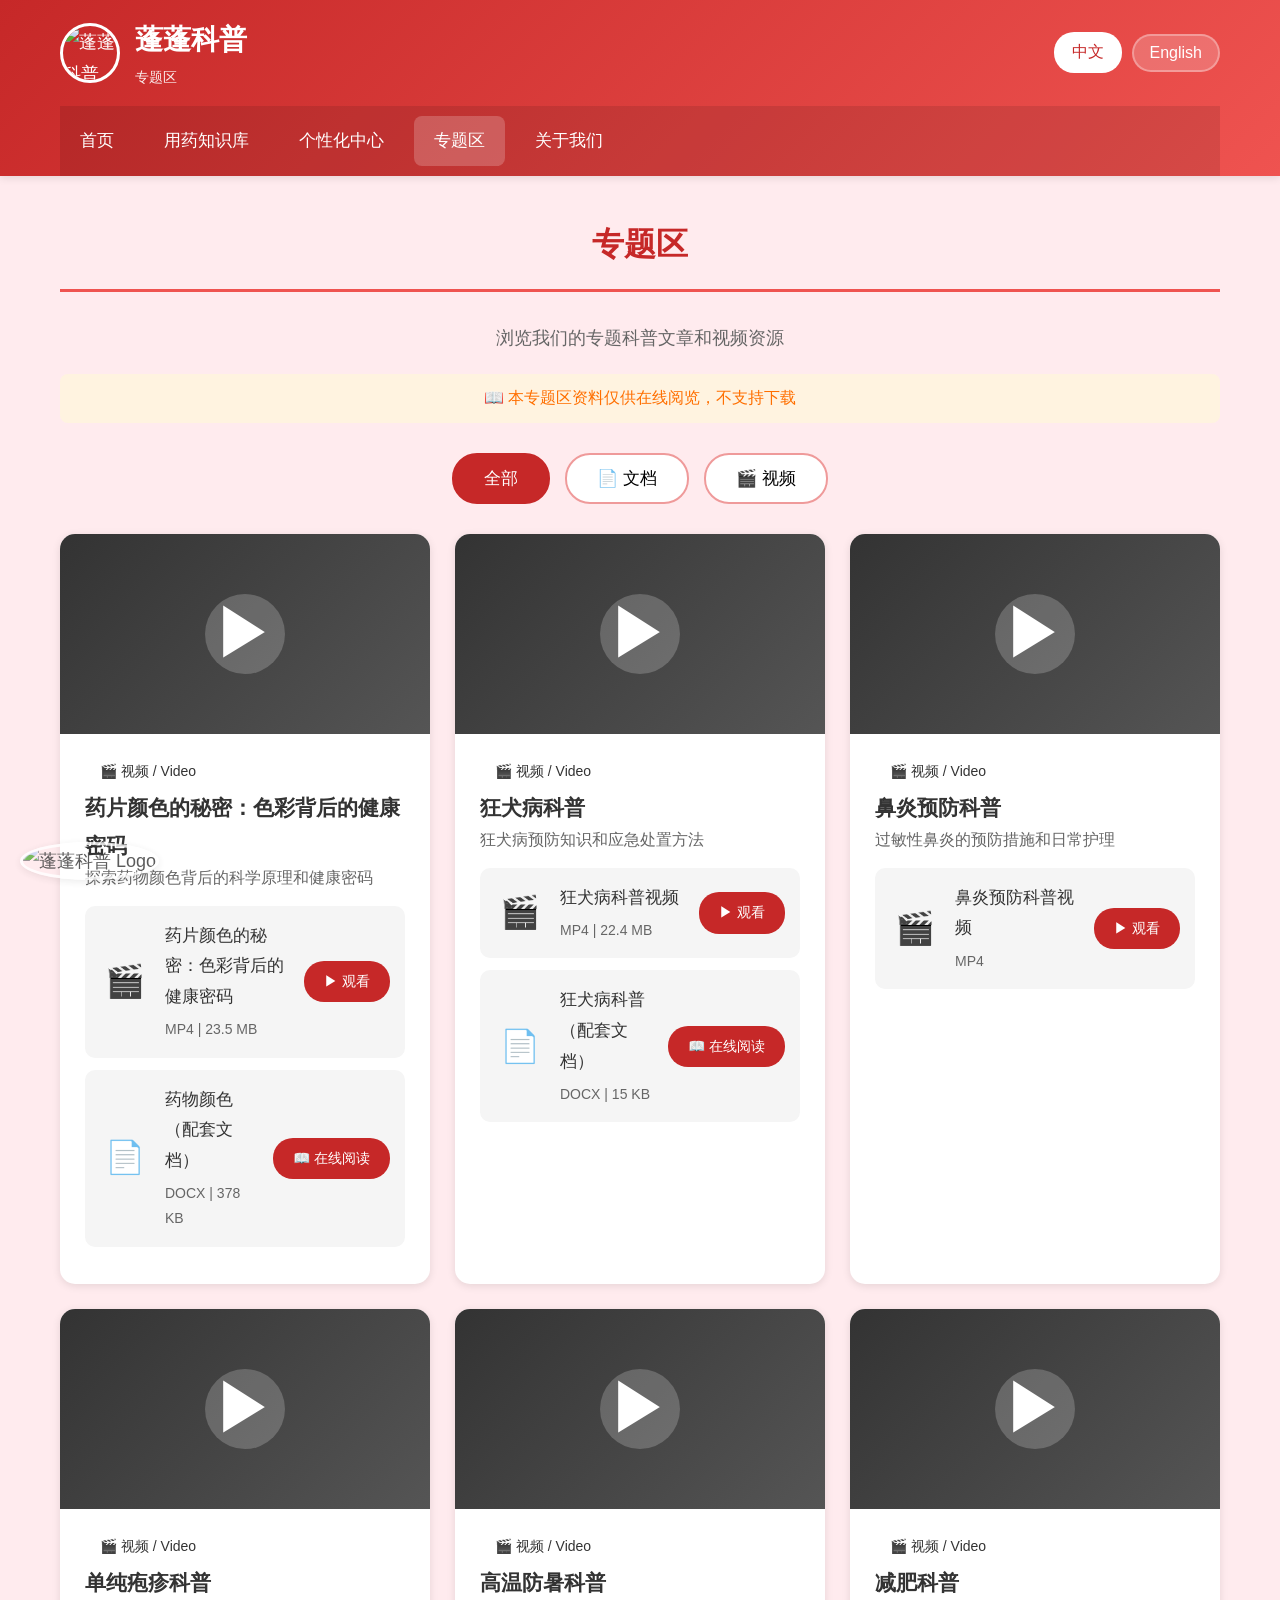
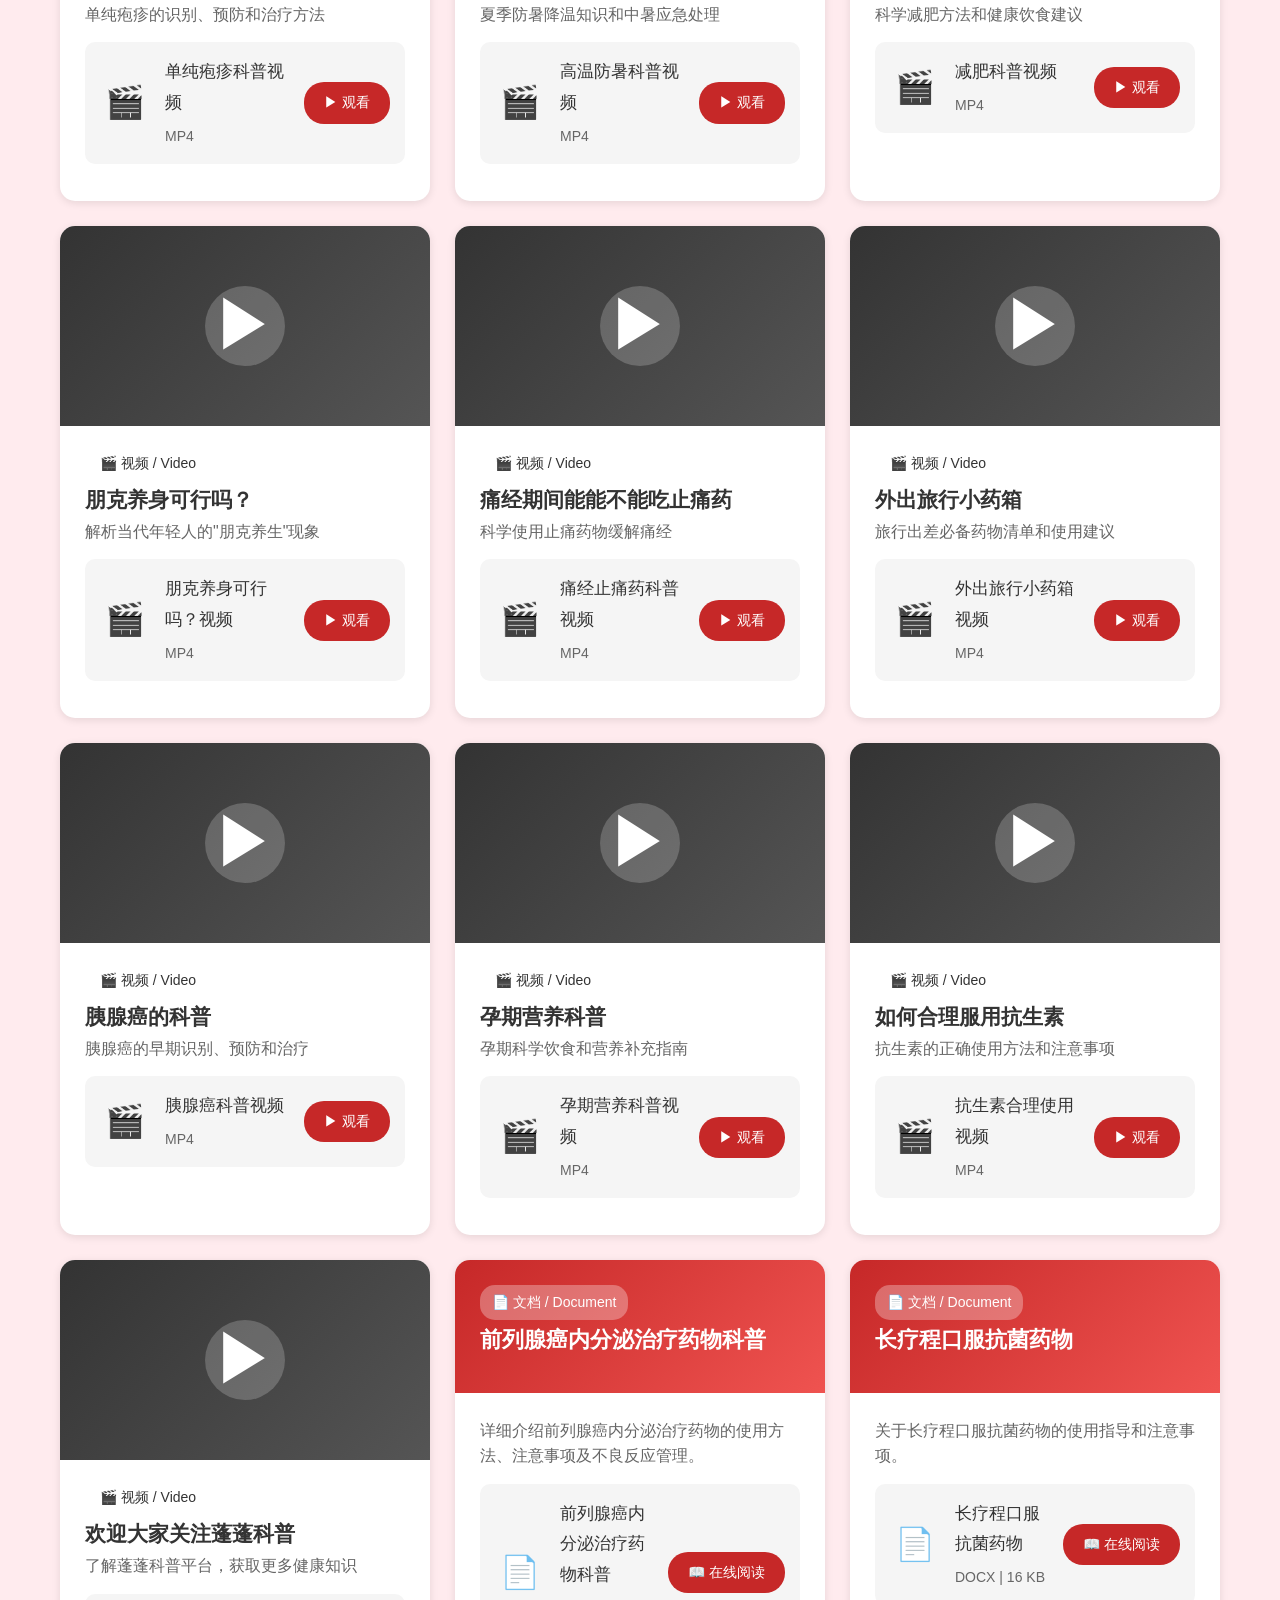
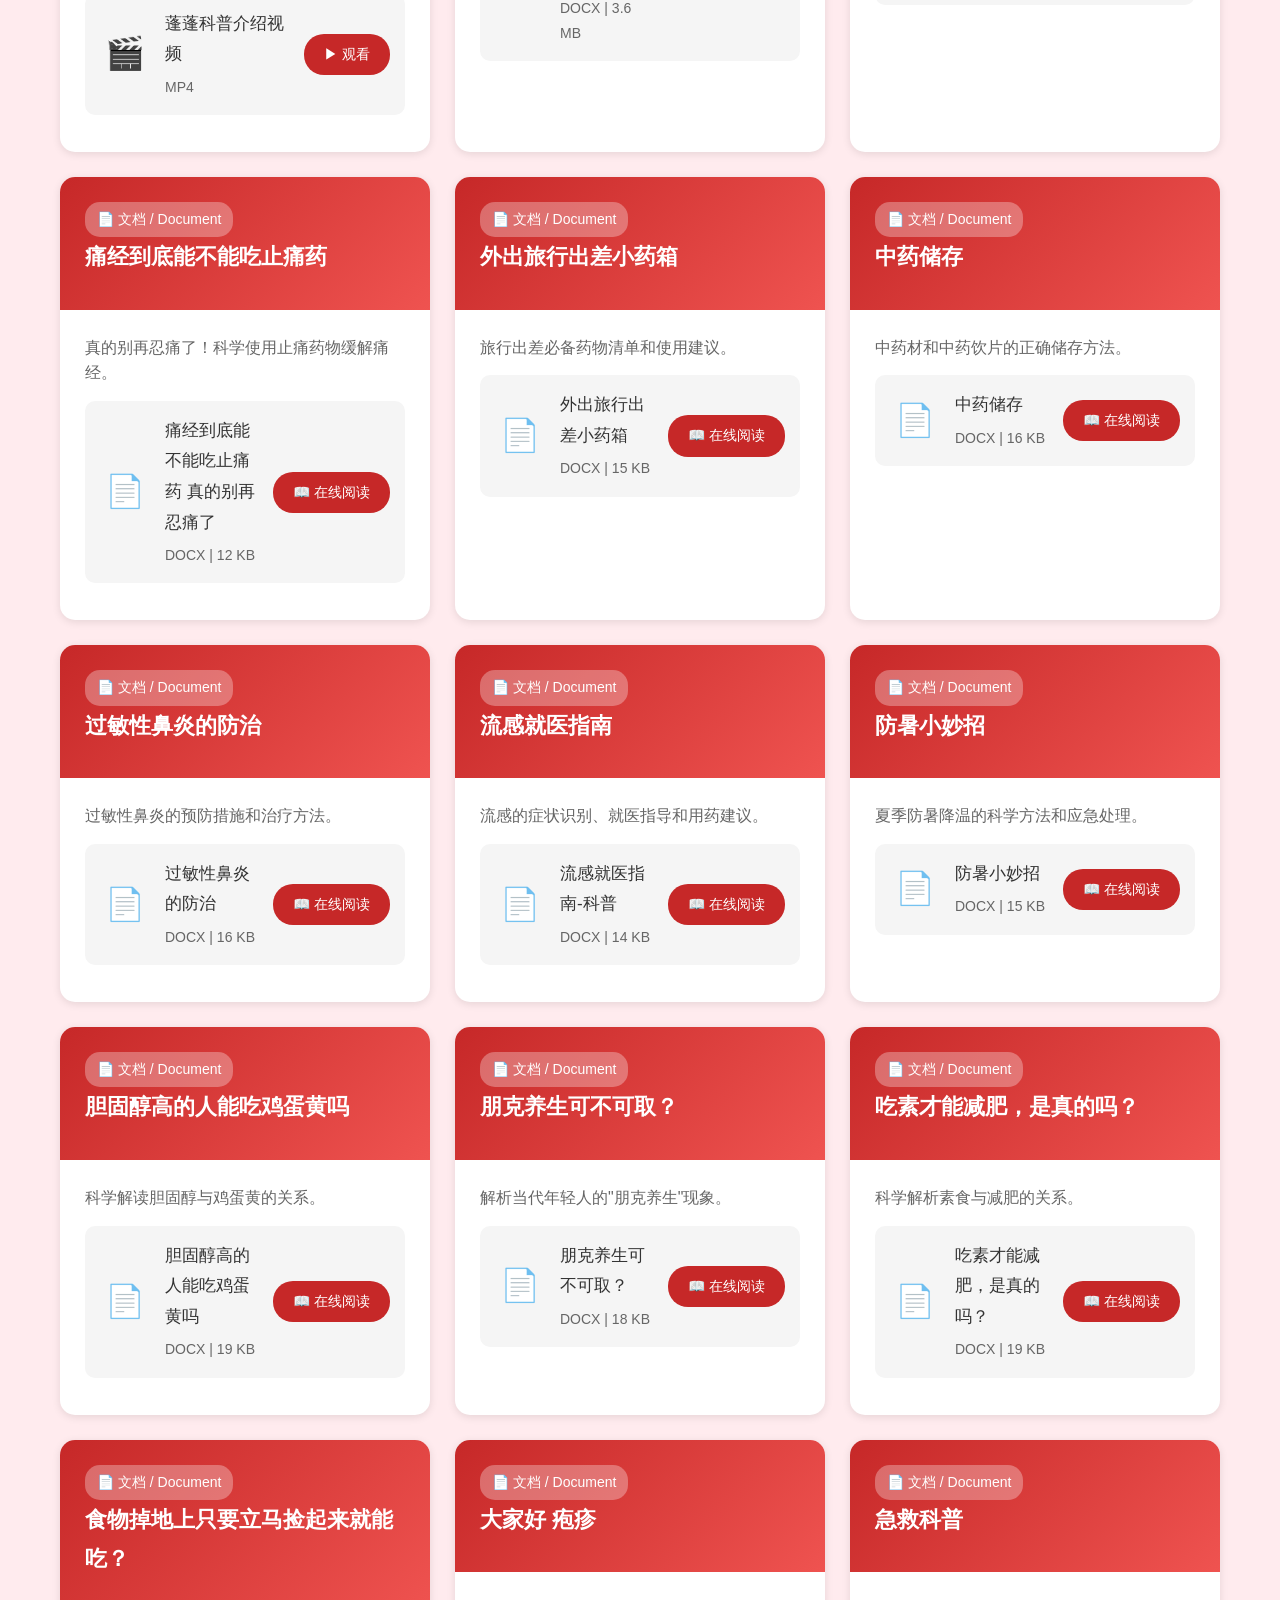
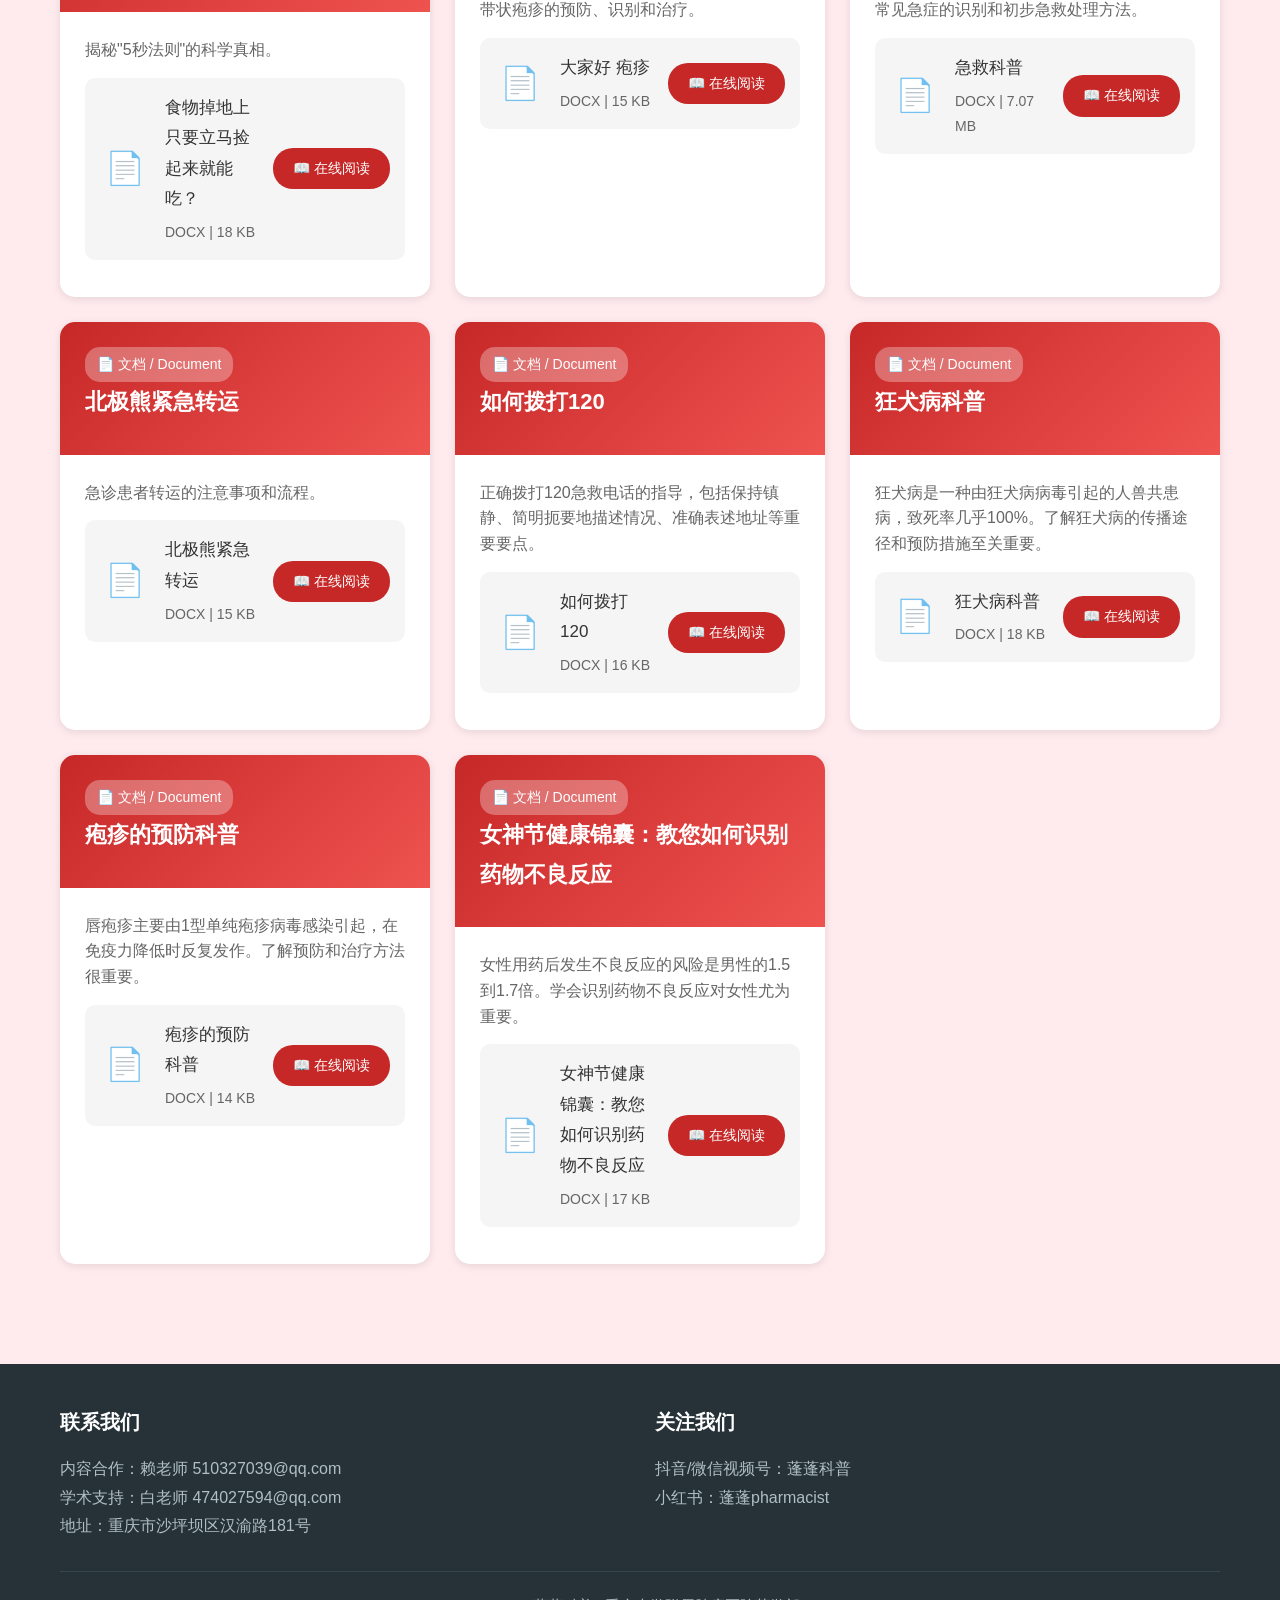
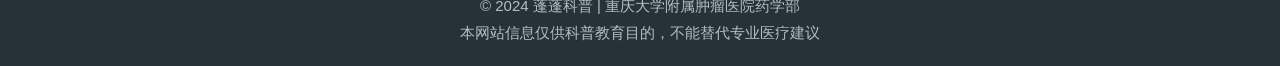
==== pages/topics.html @ 204ee6a3 "更新专题区：从Word文档中新增4个科普专题并完善中英双语翻译 - 更新"如何拨打120"专题，添加详细描述和英文翻译 - 新增"狂犬病科普"专题，介绍狂犬病传播与预防 - 新增"疱疹的预防科普"专题" ====
<!DOCTYPE html>
<html lang="zh-CN">
<head>
    <meta charset="UTF-8">
    <meta name="viewport" content="width=device-width, initial-scale=1.0">
    <meta name="description" content="蓬蓬科普专题区 - 专题科普文章和视频资源">
    <title>专题区 - 蓬蓬科普 Pengpeng Health</title>
    <link rel="stylesheet" href="../static/css/style.css">
    <style>
        .topic-filter {
            display: flex;
            gap: 15px;
            margin-bottom: 30px;
            flex-wrap: wrap;
            justify-content: center;
        }

        .topic-filter-btn {
            padding: 12px 30px;
            background: var(--white);
            border: 2px solid var(--border-color);
            border-radius: 25px;
            cursor: pointer;
            font-size: 17px;
            transition: all 0.3s;
        }

        .topic-filter-btn:hover,
        .topic-filter-btn.active {
            background: var(--primary-color);
            color: var(--white);
            border-color: var(--primary-color);
        }

        .topic-card {
            background: var(--white);
            border-radius: 15px;
            overflow: hidden;
            box-shadow: var(--shadow);
            transition: all 0.3s;
        }

        .topic-card:hover {
            transform: translateY(-5px);
            box-shadow: var(--shadow-hover);
        }

        .topic-header {
            padding: 25px;
            background: linear-gradient(135deg, var(--primary-color) 0%, var(--secondary-color) 100%);
            color: var(--white);
        }

        .topic-header h3 {
            font-size: 22px;
            margin-bottom: 10px;
        }

        .topic-type {
            display: inline-block;
            background: rgba(255, 255, 255, 0.3);
            padding: 5px 15px;
            border-radius: 15px;
            font-size: 14px;
        }

        .topic-content {
            padding: 25px;
        }

        .topic-content p {
            font-size: 16px;
            color: var(--light-text);
            margin-bottom: 15px;
            line-height: 1.6;
        }

        .file-list {
            list-style: none;
            margin-top: 15px;
        }

        .file-list li {
            padding: 15px;
            background: #F5F5F5;
            border-radius: 10px;
            margin-bottom: 12px;
            display: flex;
            align-items: center;
            gap: 15px;
            transition: all 0.3s;
        }

        .file-list li:hover {
            background: #E8F5E9;
        }

        .file-icon {
            font-size: 32px;
            min-width: 50px;
            text-align: center;
        }

        .file-info {
            flex: 1;
        }

        .file-name {
            font-size: 17px;
            color: var(--text-color);
            font-weight: 500;
            margin-bottom: 5px;
        }

        .file-meta {
            font-size: 14px;
            color: var(--light-text);
        }

        .file-action {
            display: flex;
            gap: 10px;
        }

        .file-action a {
            padding: 8px 20px;
            background: var(--primary-color);
            color: var(--white);
            text-decoration: none;
            border-radius: 20px;
            font-size: 14px;
            transition: all 0.3s;
            cursor: pointer;
        }

        .file-action a:hover {
            background: var(--secondary-color);
        }

        .video-preview {
            width: 100%;
            height: 200px;
            background: linear-gradient(135deg, #333 0%, #555 100%);
            display: flex;
            align-items: center;
            justify-content: center;
            color: var(--white);
            font-size: 64px;
            cursor: pointer;
            transition: all 0.3s;
        }

        .video-preview:hover {
            transform: scale(1.02);
        }

        .video-preview span {
            background: rgba(255, 255, 255, 0.2);
            width: 80px;
            height: 80px;
            border-radius: 50%;
            display: flex;
            align-items: center;
            justify-content: center;
        }

        .topic-card.video-card .topic-header {
            padding: 0;
        }

        .topic-card.video-card .video-preview {
            margin: 0;
        }

        .topic-card.video-card .topic-content {
            padding-top: 20px;
        }

        /* 文档预览模态框 */
        #documentModal {
            display: none;
            position: fixed;
            top: 0;
            left: 0;
            width: 100%;
            height: 100%;
            background: rgba(0,0,0,0.8);
            z-index: 10000;
            align-items: center;
            justify-content: center;
        }

        #documentModal .modal-content {
            background: white;
            padding: 30px;
            border-radius: 15px;
            max-width: 600px;
            width: 90%;
            position: relative;
            text-align: center;
        }

        #documentModal .close-btn {
            position: absolute;
            top: 15px;
            right: 20px;
            background: none;
            border: none;
            font-size: 28px;
            cursor: pointer;
            color: #666;
        }

        #documentModal h3 {
            color: var(--primary-color);
            margin-bottom: 20px;
            font-size: 24px;
        }

        #documentModal p {
            color: var(--text-color);
            line-height: 1.8;
            font-size: 17px;
        }

        #documentModal .contact-info {
            margin-top: 25px;
            padding: 20px;
            background: #FFF3E0;
            border-radius: 10px;
        }

        #documentModal .contact-info strong {
            color: var(--accent-color);
        }
    </style>
</head>
<body>
    <!-- 顶部导航栏 -->
    <header>
        <div class="container">
            <div class="header-top">
                <div class="logo-area">
                    <img src="../static/img/logo.jpg" alt="蓬蓬科普 Logo">
                    <div>
                        <h1 class="lang-zh">蓬蓬科普</h1>
                        <h1 class="lang-en">Pengpeng Health</h1>
                        <p class="english-name lang-zh">专题区</p>
                        <p class="english-name lang-en">Topics</p>
                    </div>
                </div>
                <div class="lang-switch">
                    <button data-lang="zh" class="active">中文</button>
                    <button data-lang="en">English</button>
                </div>
            </div>
            <nav>
                <ul>
                    <li><a href="../index.html" data-i18n="nav.home">首页</a></li>
                    <li><a href="knowledge.html" data-i18n="nav.knowledge">用药知识库</a></li>
                    <li><a href="personal.html" data-i18n="nav.personal">个性化中心</a></li>
                    <li><a href="topics.html" class="active" data-i18n="nav.topics">专题区</a></li>
                    <li><a href="about.html" data-i18n="nav.about">关于我们</a></li>
                </ul>
            </nav>
        </div>
    </header>

    <!-- 主内容区 -->
    <main>
        <div class="container">
            <h1 class="page-title lang-zh">专题区</h1>
            <h1 class="page-title lang-en hidden">Topics</h1>

            <p class="lang-zh" style="text-align: center; font-size: 18px; color: #666; margin-bottom: 20px;">
                浏览我们的专题科普文章和视频资源
            </p>
            <p class="lang-en hidden" style="text-align: center; font-size: 18px; color: #666; margin-bottom: 20px;">
                Browse our featured articles and video resources
            </p>
            <p class="lang-zh" style="text-align: center; font-size: 16px; color: #FF6F00; margin-bottom: 30px; padding: 10px; background: #FFF3E0; border-radius: 8px;">
                📖 本专题区资料仅供在线阅览，不支持下载
            </p>
            <p class="lang-en hidden" style="text-align: center; font-size: 16px; color: #FF6F00; margin-bottom: 30px; padding: 10px; background: #FFF3E0; border-radius: 8px;">
                📖 Materials are for online viewing only, download not available
            </p>

            <!-- 专题筛选 -->
            <div class="topic-filter">
                <button class="topic-filter-btn active" data-filter="all">
                    <span class="lang-zh">全部</span>
                    <span class="lang-en hidden">All</span>
                </button>
                <button class="topic-filter-btn" data-filter="document">
                    <span class="lang-zh">📄 文档</span>
                    <span class="lang-en hidden">📄 Documents</span>
                </button>
                <button class="topic-filter-btn" data-filter="video">
                    <span class="lang-zh">🎬 视频</span>
                    <span class="lang-en hidden">🎬 Videos</span>
                </button>
            </div>

            <!-- 专题内容网格 -->
            <div class="topic-grid">
                <!-- 视频专题 1 -->
                <div class="topic-card video-card" data-type="video">
                    <div class="topic-header">
                        <div class="video-preview" onclick="openVideoModal('药片颜色的秘密：色彩背后的健康密码')">
                            <span>▶</span>
                        </div>
                    </div>
                    <div class="topic-content">
                        <span class="topic-type">🎬 视频 / Video</span>
                        <h3 class="lang-zh">药片颜色的秘密：色彩背后的健康密码</h3>
                        <h3 class="lang-en hidden">The Secret of Pill Colors</h3>
                        <p class="lang-zh">探索药物颜色背后的科学原理和健康密码</p>
                        <p class="lang-en hidden">Explore the science behind medication colors</p>
                        <div class="file-list">
                            <li>
                                <div class="file-icon">🎬</div>
                                <div class="file-info">
                                    <div class="file-name lang-zh">药片颜色的秘密：色彩背后的健康密码</div>
                                    <div class="file-name lang-en hidden">The Secret of Pill Colors</div>
                                    <div class="file-meta">MP4 | 23.5 MB</div>
                                </div>
                                <div class="file-action">
                                    <a href="../static/topics/药片颜色的秘密：色彩背后的健康密码+白浩重庆大学附属肿瘤医院+17784758621.mp4" target="_blank" class="lang-zh">▶ 观看</a>
                                    <a href="../static/topics/药片颜色的秘密：色彩背后的健康密码+白浩重庆大学附属肿瘤医院+17784758621.mp4" target="_blank" class="lang-en hidden">▶ Watch</a>
                                </div>
                            </li>
                            <li>
                                <div class="file-icon">📄</div>
                                <div class="file-info">
                                    <div class="file-name lang-zh">药物颜色（配套文档）</div>
                                    <div class="file-name lang-en hidden">Drug Colors (Document)</div>
                                    <div class="file-meta">DOCX | 378 KB</div>
                                </div>
                                <div class="file-action">
                                    <a href="javascript:void(0)" onclick="showDocumentPreview('药物颜色')" class="lang-zh">📖 在线阅读</a>
                                    <a href="javascript:void(0)" onclick="showDocumentPreview('Drug Colors')" class="lang-en hidden">📖 Read Online</a>
                                </div>
                            </li>
                        </div>
                    </div>
                </div>

                <!-- 视频专题 2 -->
                <div class="topic-card video-card" data-type="video">
                    <div class="topic-header">
                        <div class="video-preview" onclick="openVideoModal('狂犬病科普')">
                            <span>▶</span>
                        </div>
                    </div>
                    <div class="topic-content">
                        <span class="topic-type">🎬 视频 / Video</span>
                        <h3 class="lang-zh">狂犬病科普</h3>
                        <h3 class="lang-en hidden">Rabies Education</h3>
                        <p class="lang-zh">狂犬病预防知识和应急处置方法</p>
                        <p class="lang-en hidden">Rabies prevention and emergency response</p>
                        <div class="file-list">
                            <li>
                                <div class="file-icon">🎬</div>
                                <div class="file-info">
                                    <div class="file-name lang-zh">狂犬病科普视频</div>
                                    <div class="file-name lang-en hidden">Rabies Education Video</div>
                                    <div class="file-meta">MP4 | 22.4 MB</div>
                                </div>
                                <div class="file-action">
                                    <a href="../static/topics/狂犬病.mp4" target="_blank" class="lang-zh">▶ 观看</a>
                                    <a href="../static/topics/狂犬病.mp4" target="_blank" class="lang-en hidden">▶ Watch</a>
                                </div>
                            </li>
                            <li>
                                <div class="file-icon">📄</div>
                                <div class="file-info">
                                    <div class="file-name lang-zh">狂犬病科普（配套文档）</div>
                                    <div class="file-name lang-en hidden">Rabies (Document)</div>
                                    <div class="file-meta">DOCX | 15 KB</div>
                                </div>
                                <div class="file-action">
                                    <a href="javascript:void(0)" onclick="showDocumentPreview('狂犬病科普')" class="lang-zh">📖 在线阅读</a>
                                    <a href="javascript:void(0)" onclick="showDocumentPreview('Rabies Education')" class="lang-en hidden">📖 Read Online</a>
                                </div>
                            </li>
                        </div>
                    </div>
                </div>

                <!-- 视频专题 3 -->
                <div class="topic-card video-card" data-type="video">
                    <div class="topic-header">
                        <div class="video-preview" onclick="openVideoModal('鼻炎预防科普')">
                            <span>▶</span>
                        </div>
                    </div>
                    <div class="topic-content">
                        <span class="topic-type">🎬 视频 / Video</span>
                        <h3 class="lang-zh">鼻炎预防科普</h3>
                        <h3 class="lang-en hidden">Allergic Rhinitis Prevention</h3>
                        <p class="lang-zh">过敏性鼻炎的预防措施和日常护理</p>
                        <p class="lang-en hidden">Prevention and daily care for allergic rhinitis</p>
                        <div class="file-list">
                            <li>
                                <div class="file-icon">🎬</div>
                                <div class="file-info">
                                    <div class="file-name lang-zh">鼻炎预防科普视频</div>
                                    <div class="file-name lang-en hidden">Allergic Rhinitis Video</div>
                                    <div class="file-meta">MP4</div>
                                </div>
                                <div class="file-action">
                                    <a href="../static/topics/鼻炎预防科普.mp4" target="_blank" class="lang-zh">▶ 观看</a>
                                    <a href="../static/topics/鼻炎预防科普.mp4" target="_blank" class="lang-en hidden">▶ Watch</a>
                                </div>
                            </li>
                        </div>
                    </div>
                </div>

                <!-- 视频专题 4 -->
                <div class="topic-card video-card" data-type="video">
                    <div class="topic-header">
                        <div class="video-preview" onclick="openVideoModal('单纯疱疹科普')">
                            <span>▶</span>
                        </div>
                    </div>
                    <div class="topic-content">
                        <span class="topic-type">🎬 视频 / Video</span>
                        <h3 class="lang-zh">单纯疱疹科普</h3>
                        <h3 class="lang-en hidden">Herpes Simplex Education</h3>
                        <p class="lang-zh">单纯疱疹的识别、预防和治疗方法</p>
                        <p class="lang-en hidden">Recognition, prevention and treatment of herpes simplex</p>
                        <div class="file-list">
                            <li>
                                <div class="file-icon">🎬</div>
                                <div class="file-info">
                                    <div class="file-name lang-zh">单纯疱疹科普视频</div>
                                    <div class="file-name lang-en hidden">Herpes Simplex Video</div>
                                    <div class="file-meta">MP4</div>
                                </div>
                                <div class="file-action">
                                    <a href="../static/topics/单纯疱疹科普.mp4" target="_blank" class="lang-zh">▶ 观看</a>
                                    <a href="../static/topics/单纯疱疹科普.mp4" target="_blank" class="lang-en hidden">▶ Watch</a>
                                </div>
                            </li>
                        </div>
                    </div>
                </div>

                <!-- 视频专题 5 -->
                <div class="topic-card video-card" data-type="video">
                    <div class="topic-header">
                        <div class="video-preview" onclick="openVideoModal('高温防暑科普')">
                            <span>▶</span>
                        </div>
                    </div>
                    <div class="topic-content">
                        <span class="topic-type">🎬 视频 / Video</span>
                        <h3 class="lang-zh">高温防暑科普</h3>
                        <h3 class="lang-en hidden">Heatstroke Prevention</h3>
                        <p class="lang-zh">夏季防暑降温知识和中暑应急处理</p>
                        <p class="lang-en hidden">Heat prevention and emergency response for heatstroke</p>
                        <div class="file-list">
                            <li>
                                <div class="file-icon">🎬</div>
                                <div class="file-info">
                                    <div class="file-name lang-zh">高温防暑科普视频</div>
                                    <div class="file-name lang-en hidden">Heatstroke Prevention Video</div>
                                    <div class="file-meta">MP4</div>
                                </div>
                                <div class="file-action">
                                    <a href="../static/topics/高温防暑科普.mp4" target="_blank" class="lang-zh">▶ 观看</a>
                                    <a href="../static/topics/高温防暑科普.mp4" target="_blank" class="lang-en hidden">▶ Watch</a>
                                </div>
                            </li>
                        </div>
                    </div>
                </div>

                <!-- 视频专题 6 -->
                <div class="topic-card video-card" data-type="video">
                    <div class="topic-header">
                        <div class="video-preview" onclick="openVideoModal('减肥科普')">
                            <span>▶</span>
                        </div>
                    </div>
                    <div class="topic-content">
                        <span class="topic-type">🎬 视频 / Video</span>
                        <h3 class="lang-zh">减肥科普</h3>
                        <h3 class="lang-en hidden">Weight Loss Education</h3>
                        <p class="lang-zh">科学减肥方法和健康饮食建议</p>
                        <p class="lang-en hidden">Scientific weight loss methods and healthy diet tips</p>
                        <div class="file-list">
                            <li>
                                <div class="file-icon">🎬</div>
                                <div class="file-info">
                                    <div class="file-name lang-zh">减肥科普视频</div>
                                    <div class="file-name lang-en hidden">Weight Loss Video</div>
                                    <div class="file-meta">MP4</div>
                                </div>
                                <div class="file-action">
                                    <a href="../static/topics/减肥科普.mp4" target="_blank" class="lang-zh">▶ 观看</a>
                                    <a href="../static/topics/减肥科普.mp4" target="_blank" class="lang-en hidden">▶ Watch</a>
                                </div>
                            </li>
                        </div>
                    </div>
                </div>

                <!-- 视频专题 7 -->
                <div class="topic-card video-card" data-type="video">
                    <div class="topic-header">
                        <div class="video-preview" onclick="openVideoModal('朋克养身可行吗？')">
                            <span>▶</span>
                        </div>
                    </div>
                    <div class="topic-content">
                        <span class="topic-type">🎬 视频 / Video</span>
                        <h3 class="lang-zh">朋克养身可行吗？</h3>
                        <h3 class="lang-en hidden">Is "Punk Wellness" Acceptable?</h3>
                        <p class="lang-zh">解析当代年轻人的"朋克养生"现象</p>
                        <p class="lang-en hidden">Analysis of the "punk wellness" phenomenon among young people</p>
                        <div class="file-list">
                            <li>
                                <div class="file-icon">🎬</div>
                                <div class="file-info">
                                    <div class="file-name lang-zh">朋克养身可行吗？视频</div>
                                    <div class="file-name lang-en hidden">Punk Wellness Video</div>
                                    <div class="file-meta">MP4</div>
                                </div>
                                <div class="file-action">
                                    <a href="../static/topics/朋克养身可行吗？.mp4" target="_blank" class="lang-zh">▶ 观看</a>
                                    <a href="../static/topics/朋克养身可行吗？.mp4" target="_blank" class="lang-en hidden">▶ Watch</a>
                                </div>
                            </li>
                        </div>
                    </div>
                </div>

                <!-- 视频专题 8 -->
                <div class="topic-card video-card" data-type="video">
                    <div class="topic-header">
                        <div class="video-preview" onclick="openVideoModal('痛经期间能能不能吃止痛药')">
                            <span>▶</span>
                        </div>
                    </div>
                    <div class="topic-content">
                        <span class="topic-type">🎬 视频 / Video</span>
                        <h3 class="lang-zh">痛经期间能能不能吃止痛药</h3>
                        <h3 class="lang-en hidden">Pain Relief for Period Pain</h3>
                        <p class="lang-zh">科学使用止痛药物缓解痛经</p>
                        <p class="lang-en hidden">Scientific use of pain relief for menstrual cramps</p>
                        <div class="file-list">
                            <li>
                                <div class="file-icon">🎬</div>
                                <div class="file-info">
                                    <div class="file-name lang-zh">痛经止痛药科普视频</div>
                                    <div class="file-name lang-en hidden">Period Pain Relief Video</div>
                                    <div class="file-meta">MP4</div>
                                </div>
                                <div class="file-action">
                                    <a href="../static/topics/痛经期间能能不能吃止痛药.mp4" target="_blank" class="lang-zh">▶ 观看</a>
                                    <a href="../static/topics/痛经期间能能不能吃止痛药.mp4" target="_blank" class="lang-en hidden">▶ Watch</a>
                                </div>
                            </li>
                        </div>
                    </div>
                </div>

                <!-- 视频专题 9 -->
                <div class="topic-card video-card" data-type="video">
                    <div class="topic-header">
                        <div class="video-preview" onclick="openVideoModal('外出旅行小药箱')">
                            <span>▶</span>
                        </div>
                    </div>
                    <div class="topic-content">
                        <span class="topic-type">🎬 视频 / Video</span>
                        <h3 class="lang-zh">外出旅行小药箱</h3>
                        <h3 class="lang-en hidden">Travel Medicine Kit</h3>
                        <p class="lang-zh">旅行出差必备药物清单和使用建议</p>
                        <p class="lang-en hidden">Essential medications and tips for travel</p>
                        <div class="file-list">
                            <li>
                                <div class="file-icon">🎬</div>
                                <div class="file-info">
                                    <div class="file-name lang-zh">外出旅行小药箱视频</div>
                                    <div class="file-name lang-en hidden">Travel Medicine Kit Video</div>
                                    <div class="file-meta">MP4</div>
                                </div>
                                <div class="file-action">
                                    <a href="../static/topics/外出旅行小药箱.mp4" target="_blank" class="lang-zh">▶ 观看</a>
                                    <a href="../static/topics/外出旅行小药箱.mp4" target="_blank" class="lang-en hidden">▶ Watch</a>
                                </div>
                            </li>
                        </div>
                    </div>
                </div>

                <!-- 视频专题 10 -->
                <div class="topic-card video-card" data-type="video">
                    <div class="topic-header">
                        <div class="video-preview" onclick="openVideoModal('胰腺癌的科普')">
                            <span>▶</span>
                        </div>
                    </div>
                    <div class="topic-content">
                        <span class="topic-type">🎬 视频 / Video</span>
                        <h3 class="lang-zh">胰腺癌的科普</h3>
                        <h3 class="lang-en hidden">Pancreatic Cancer Education</h3>
                        <p class="lang-zh">胰腺癌的早期识别、预防和治疗</p>
                        <p class="lang-en hidden">Early detection, prevention and treatment of pancreatic cancer</p>
                        <div class="file-list">
                            <li>
                                <div class="file-icon">🎬</div>
                                <div class="file-info">
                                    <div class="file-name lang-zh">胰腺癌科普视频</div>
                                    <div class="file-name lang-en hidden">Pancreatic Cancer Video</div>
                                    <div class="file-meta">MP4</div>
                                </div>
                                <div class="file-action">
                                    <a href="../static/topics/胰腺癌的科普.mp4" target="_blank" class="lang-zh">▶ 观看</a>
                                    <a href="../static/topics/胰腺癌的科普.mp4" target="_blank" class="lang-en hidden">▶ Watch</a>
                                </div>
                            </li>
                        </div>
                    </div>
                </div>

                <!-- 视频专题 11 -->
                <div class="topic-card video-card" data-type="video">
                    <div class="topic-header">
                        <div class="video-preview" onclick="openVideoModal('孕期营养科普')">
                            <span>▶</span>
                        </div>
                    </div>
                    <div class="topic-content">
                        <span class="topic-type">🎬 视频 / Video</span>
                        <h3 class="lang-zh">孕期营养科普</h3>
                        <h3 class="lang-en hidden">Pregnancy Nutrition</h3>
                        <p class="lang-zh">孕期科学饮食和营养补充指南</p>
                        <p class="lang-en hidden">Scientific diet and nutrition guide during pregnancy</p>
                        <div class="file-list">
                            <li>
                                <div class="file-icon">🎬</div>
                                <div class="file-info">
                                    <div class="file-name lang-zh">孕期营养科普视频</div>
                                    <div class="file-name lang-en hidden">Pregnancy Nutrition Video</div>
                                    <div class="file-meta">MP4</div>
                                </div>
                                <div class="file-action">
                                    <a href="../static/topics/孕期营养科普.mp4" target="_blank" class="lang-zh">▶ 观看</a>
                                    <a href="../static/topics/孕期营养科普.mp4" target="_blank" class="lang-en hidden">▶ Watch</a>
                                </div>
                            </li>
                        </div>
                    </div>
                </div>

                <!-- 视频专题 12 -->
                <div class="topic-card video-card" data-type="video">
                    <div class="topic-header">
                        <div class="video-preview" onclick="openVideoModal('如何合理服用抗生素')">
                            <span>▶</span>
                        </div>
                    </div>
                    <div class="topic-content">
                        <span class="topic-type">🎬 视频 / Video</span>
                        <h3 class="lang-zh">如何合理服用抗生素</h3>
                        <h3 class="lang-en hidden">Proper Use of Antibiotics</h3>
                        <p class="lang-zh">抗生素的正确使用方法和注意事项</p>
                        <p class="lang-en hidden">Proper use and precautions for antibiotics</p>
                        <div class="file-list">
                            <li>
                                <div class="file-icon">🎬</div>
                                <div class="file-info">
                                    <div class="file-name lang-zh">抗生素合理使用视频</div>
                                    <div class="file-name lang-en hidden">Antibiotics Use Video</div>
                                    <div class="file-meta">MP4</div>
                                </div>
                                <div class="file-action">
                                    <a href="../static/topics/如何合理服用抗生素.mp4" target="_blank" class="lang-zh">▶ 观看</a>
                                    <a href="../static/topics/如何合理服用抗生素.mp4" target="_blank" class="lang-en hidden">▶ Watch</a>
                                </div>
                            </li>
                        </div>
                    </div>
                </div>

                <!-- 视频专题 13 -->
                <div class="topic-card video-card" data-type="video">
                    <div class="topic-header">
                        <div class="video-preview" onclick="openVideoModal('欢迎大家关注蓬蓬科普')">
                            <span>▶</span>
                        </div>
                    </div>
                    <div class="topic-content">
                        <span class="topic-type">🎬 视频 / Video</span>
                        <h3 class="lang-zh">欢迎大家关注蓬蓬科普</h3>
                        <h3 class="lang-en hidden">Welcome to Pengpeng Health</h3>
                        <p class="lang-zh">了解蓬蓬科普平台，获取更多健康知识</p>
                        <p class="lang-en hidden">Learn about Pengpeng Health and get more health knowledge</p>
                        <div class="file-list">
                            <li>
                                <div class="file-icon">🎬</div>
                                <div class="file-info">
                                    <div class="file-name lang-zh">蓬蓬科普介绍视频</div>
                                    <div class="file-name lang-en hidden">Pengpeng Health Introduction</div>
                                    <div class="file-meta">MP4</div>
                                </div>
                                <div class="file-action">
                                    <a href="../static/topics/欢迎大家关注蓬蓬科普.mp4" target="_blank" class="lang-zh">▶ 观看</a>
                                    <a href="../static/topics/欢迎大家关注蓬蓬科普.mp4" target="_blank" class="lang-en hidden">▶ Watch</a>
                                </div>
                            </li>
                        </div>
                    </div>
                </div>

                <!-- 文档专题 1 -->
                <div class="topic-card" data-type="document">
                    <div class="topic-header">
                        <span class="topic-type">📄 文档 / Document</span>
                        <h3 class="lang-zh">前列腺癌内分泌治疗药物科普</h3>
                        <h3 class="lang-en hidden">Prostate Cancer Hormonal Therapy</h3>
                    </div>
                    <div class="topic-content">
                        <p class="lang-zh">详细介绍前列腺癌内分泌治疗药物的使用方法、注意事项及不良反应管理。</p>
                        <p class="lang-en hidden">Detailed guide on hormonal therapy medications for prostate cancer.</p>
                        <ul class="file-list">
                            <li>
                                <div class="file-icon">📄</div>
                                <div class="file-info">
                                    <div class="file-name lang-zh">前列腺癌内分泌治疗药物科普</div>
                                    <div class="file-name lang-en hidden">Prostate Cancer Hormonal Therapy</div>
                                    <div class="file-meta">DOCX | 3.6 MB</div>
                                </div>
                                <div class="file-action">
                                    <a href="javascript:void(0)" onclick="showDocumentPreview('前列腺癌内分泌治疗药物科普')" class="lang-zh">📖 在线阅读</a>
                                    <a href="javascript:void(0)" onclick="showDocumentPreview('Prostate Cancer Hormonal Therapy')" class="lang-en hidden">📖 Read Online</a>
                                </div>
                            </li>
                        </ul>
                    </div>
                </div>

                <!-- 文档专题 2 -->
                <div class="topic-card" data-type="document">
                    <div class="topic-header">
                        <span class="topic-type">📄 文档 / Document</span>
                        <h3 class="lang-zh">长疗程口服抗菌药物</h3>
                        <h3 class="lang-en hidden">Long-term Oral Antibiotics</h3>
                    </div>
                    <div class="topic-content">
                        <p class="lang-zh">关于长疗程口服抗菌药物的使用指导和注意事项。</p>
                        <p class="lang-en hidden">Guide on long-term oral antibiotic therapy.</p>
                        <ul class="file-list">
                            <li>
                                <div class="file-icon">📄</div>
                                <div class="file-info">
                                    <div class="file-name lang-zh">长疗程口服抗菌药物</div>
                                    <div class="file-name lang-en hidden">Long-term Oral Antibiotics</div>
                                    <div class="file-meta">DOCX | 16 KB</div>
                                </div>
                                <div class="file-action">
                                    <a href="javascript:void(0)" onclick="showDocumentPreview('长疗程口服抗菌药物')" class="lang-zh">📖 在线阅读</a>
                                    <a href="javascript:void(0)" onclick="showDocumentPreview('Long-term Oral Antibiotics')" class="lang-en hidden">📖 Read Online</a>
                                </div>
                            </li>
                        </ul>
                    </div>
                </div>

                <!-- 文档专题 3 -->
                <div class="topic-card" data-type="document">
                    <div class="topic-header">
                        <span class="topic-type">📄 文档 / Document</span>
                        <h3 class="lang-zh">痛经到底能不能吃止痛药</h3>
                        <h3 class="lang-en hidden">Pain Relief for Menstrual Cramps</h3>
                    </div>
                    <div class="topic-content">
                        <p class="lang-zh">真的别再忍痛了！科学使用止痛药物缓解痛经。</p>
                        <p class="lang-en hidden">Scientific use of pain relief for menstrual cramps.</p>
                        <ul class="file-list">
                            <li>
                                <div class="file-icon">📄</div>
                                <div class="file-info">
                                    <div class="file-name lang-zh">痛经到底能不能吃止痛药 真的别再忍痛了</div>
                                    <div class="file-name lang-en hidden">Pain Relief for Menstrual Cramps</div>
                                    <div class="file-meta">DOCX | 12 KB</div>
                                </div>
                                <div class="file-action">
                                    <a href="javascript:void(0)" onclick="showDocumentPreview('痛经到底能不能吃止痛药')" class="lang-zh">📖 在线阅读</a>
                                    <a href="javascript:void(0)" onclick="showDocumentPreview('Pain Relief for Menstrual Cramps')" class="lang-en hidden">📖 Read Online</a>
                                </div>
                            </li>
                        </ul>
                    </div>
                </div>

                <!-- 文档专题 4 -->
                <div class="topic-card" data-type="document">
                    <div class="topic-header">
                        <span class="topic-type">📄 文档 / Document</span>
                        <h3 class="lang-zh">外出旅行出差小药箱</h3>
                        <h3 class="lang-en hidden">Travel Medicine Kit</h3>
                    </div>
                    <div class="topic-content">
                        <p class="lang-zh">旅行出差必备药物清单和使用建议。</p>
                        <p class="lang-en hidden">Essential medications and tips for travel.</p>
                        <ul class="file-list">
                            <li>
                                <div class="file-icon">📄</div>
                                <div class="file-info">
                                    <div class="file-name lang-zh">外出旅行出差小药箱</div>
                                    <div class="file-name lang-en hidden">Travel Medicine Kit</div>
                                    <div class="file-meta">DOCX | 15 KB</div>
                                </div>
                                <div class="file-action">
                                    <a href="javascript:void(0)" onclick="showDocumentPreview('外出旅行出差小药箱')" class="lang-zh">📖 在线阅读</a>
                                    <a href="javascript:void(0)" onclick="showDocumentPreview('Travel Medicine Kit')" class="lang-en hidden">📖 Read Online</a>
                                </div>
                            </li>
                        </ul>
                    </div>
                </div>

                <!-- 文档专题 5 -->
                <div class="topic-card" data-type="document">
                    <div class="topic-header">
                        <span class="topic-type">📄 文档 / Document</span>
                        <h3 class="lang-zh">中药储存</h3>
                        <h3 class="lang-en hidden">Traditional Chinese Medicine Storage</h3>
                    </div>
                    <div class="topic-content">
                        <p class="lang-zh">中药材和中药饮片的正确储存方法。</p>
                        <p class="lang-en hidden">Proper storage methods for TCM materials.</p>
                        <ul class="file-list">
                            <li>
                                <div class="file-icon">📄</div>
                                <div class="file-info">
                                    <div class="file-name lang-zh">中药储存</div>
                                    <div class="file-name lang-en hidden">TCM Storage</div>
                                    <div class="file-meta">DOCX | 16 KB</div>
                                </div>
                                <div class="file-action">
                                    <a href="javascript:void(0)" onclick="showDocumentPreview('中药储存')" class="lang-zh">📖 在线阅读</a>
                                    <a href="javascript:void(0)" onclick="showDocumentPreview('TCM Storage')" class="lang-en hidden">📖 Read Online</a>
                                </div>
                            </li>
                        </ul>
                    </div>
                </div>

                <!-- 文档专题 6 -->
                <div class="topic-card" data-type="document">
                    <div class="topic-header">
                        <span class="topic-type">📄 文档 / Document</span>
                        <h3 class="lang-zh">过敏性鼻炎的防治</h3>
                        <h3 class="lang-en hidden">Allergic Rhinitis Prevention</h3>
                    </div>
                    <div class="topic-content">
                        <p class="lang-zh">过敏性鼻炎的预防措施和治疗方法。</p>
                        <p class="lang-en hidden">Prevention and treatment of allergic rhinitis.</p>
                        <ul class="file-list">
                            <li>
                                <div class="file-icon">📄</div>
                                <div class="file-info">
                                    <div class="file-name lang-zh">过敏性鼻炎的防治</div>
                                    <div class="file-name lang-en hidden">Allergic Rhinitis Prevention</div>
                                    <div class="file-meta">DOCX | 16 KB</div>
                                </div>
                                <div class="file-action">
                                    <a href="javascript:void(0)" onclick="showDocumentPreview('过敏性鼻炎的防治')" class="lang-zh">📖 在线阅读</a>
                                    <a href="javascript:void(0)" onclick="showDocumentPreview('Allergic Rhinitis Prevention')" class="lang-en hidden">📖 Read Online</a>
                                </div>
                            </li>
                        </ul>
                    </div>
                </div>

                <!-- 文档专题 7 -->
                <div class="topic-card" data-type="document">
                    <div class="topic-header">
                        <span class="topic-type">📄 文档 / Document</span>
                        <h3 class="lang-zh">流感就医指南</h3>
                        <h3 class="lang-en hidden">Influenza Medical Guide</h3>
                    </div>
                    <div class="topic-content">
                        <p class="lang-zh">流感的症状识别、就医指导和用药建议。</p>
                        <p class="lang-en hidden">Symptoms, medical guidance, and medication advice for flu.</p>
                        <ul class="file-list">
                            <li>
                                <div class="file-icon">📄</div>
                                <div class="file-info">
                                    <div class="file-name lang-zh">流感就医指南-科普</div>
                                    <div class="file-name lang-en hidden">Influenza Medical Guide</div>
                                    <div class="file-meta">DOCX | 14 KB</div>
                                </div>
                                <div class="file-action">
                                    <a href="javascript:void(0)" onclick="showDocumentPreview('流感就医指南')" class="lang-zh">📖 在线阅读</a>
                                    <a href="javascript:void(0)" onclick="showDocumentPreview('Influenza Medical Guide')" class="lang-en hidden">📖 Read Online</a>
                                </div>
                            </li>
                        </ul>
                    </div>
                </div>

                <!-- 文档专题 8 -->
                <div class="topic-card" data-type="document">
                    <div class="topic-header">
                        <span class="topic-type">📄 文档 / Document</span>
                        <h3 class="lang-zh">防暑小妙招</h3>
                        <h3 class="lang-en hidden">Heatstroke Prevention Tips</h3>
                    </div>
                    <div class="topic-content">
                        <p class="lang-zh">夏季防暑降温的科学方法和应急处理。</p>
                        <p class="lang-en hidden">Scientific methods for heat prevention and emergency response.</p>
                        <ul class="file-list">
                            <li>
                                <div class="file-icon">📄</div>
                                <div class="file-info">
                                    <div class="file-name lang-zh">防暑小妙招</div>
                                    <div class="file-name lang-en hidden">Heatstroke Prevention Tips</div>
                                    <div class="file-meta">DOCX | 15 KB</div>
                                </div>
                                <div class="file-action">
                                    <a href="javascript:void(0)" onclick="showDocumentPreview('防暑小妙招')" class="lang-zh">📖 在线阅读</a>
                                    <a href="javascript:void(0)" onclick="showDocumentPreview('Heatstroke Prevention Tips')" class="lang-en hidden">📖 Read Online</a>
                                </div>
                            </li>
                        </ul>
                    </div>
                </div>

                <!-- 文档专题 9 -->
                <div class="topic-card" data-type="document">
                    <div class="topic-header">
                        <span class="topic-type">📄 文档 / Document</span>
                        <h3 class="lang-zh">胆固醇高的人能吃鸡蛋黄吗</h3>
                        <h3 class="lang-en hidden">Can You Eat Egg Yolks with High Cholesterol</h3>
                    </div>
                    <div class="topic-content">
                        <p class="lang-zh">科学解读胆固醇与鸡蛋黄的关系。</p>
                        <p class="lang-en hidden">Scientific interpretation of cholesterol and egg yolks.</p>
                        <ul class="file-list">
                            <li>
                                <div class="file-icon">📄</div>
                                <div class="file-info">
                                    <div class="file-name lang-zh">胆固醇高的人能吃鸡蛋黄吗</div>
                                    <div class="file-name lang-en hidden">Egg Yolks and Cholesterol</div>
                                    <div class="file-meta">DOCX | 19 KB</div>
                                </div>
                                <div class="file-action">
                                    <a href="javascript:void(0)" onclick="showDocumentPreview('胆固醇高的人能吃鸡蛋黄吗')" class="lang-zh">📖 在线阅读</a>
                                    <a href="javascript:void(0)" onclick="showDocumentPreview('Egg Yolks and Cholesterol')" class="lang-en hidden">📖 Read Online</a>
                                </div>
                            </li>
                        </ul>
                    </div>
                </div>

                <!-- 文档专题 10 -->
                <div class="topic-card" data-type="document">
                    <div class="topic-header">
                        <span class="topic-type">📄 文档 / Document</span>
                        <h3 class="lang-zh">朋克养生可不可取？</h3>
                        <h3 class="lang-en hidden">Is "Punk Wellness" Acceptable?</h3>
                    </div>
                    <div class="topic-content">
                        <p class="lang-zh">解析当代年轻人的"朋克养生"现象。</p>
                        <p class="lang-en hidden">Analysis of the "punk wellness" phenomenon.</p>
                        <ul class="file-list">
                            <li>
                                <div class="file-icon">📄</div>
                                <div class="file-info">
                                    <div class="file-name lang-zh">朋克养生可不可取？</div>
                                    <div class="file-name lang-en hidden">Punk Wellness Analysis</div>
                                    <div class="file-meta">DOCX | 18 KB</div>
                                </div>
                                <div class="file-action">
                                    <a href="javascript:void(0)" onclick="showDocumentPreview('朋克养生可不可取？')" class="lang-zh">📖 在线阅读</a>
                                    <a href="javascript:void(0)" onclick="showDocumentPreview('Punk Wellness')" class="lang-en hidden">📖 Read Online</a>
                                </div>
                            </li>
                        </ul>
                    </div>
                </div>

                <!-- 文档专题 11 -->
                <div class="topic-card" data-type="document">
                    <div class="topic-header">
                        <span class="topic-type">📄 文档 / Document</span>
                        <h3 class="lang-zh">吃素才能减肥，是真的吗？</h3>
                        <h3 class="lang-en hidden">Is Vegetarian Diet Necessary for Weight Loss?</h3>
                    </div>
                    <div class="topic-content">
                        <p class="lang-zh">科学解析素食与减肥的关系。</p>
                        <p class="lang-en hidden">Scientific analysis of vegetarian diet and weight loss.</p>
                        <ul class="file-list">
                            <li>
                                <div class="file-icon">📄</div>
                                <div class="file-info">
                                    <div class="file-name lang-zh">吃素才能减肥，是真的吗？</div>
                                    <div class="file-name lang-en hidden">Vegetarian Diet and Weight Loss</div>
                                    <div class="file-meta">DOCX | 19 KB</div>
                                </div>
                                <div class="file-action">
                                    <a href="javascript:void(0)" onclick="showDocumentPreview('吃素才能减肥，是真的吗？')" class="lang-zh">📖 在线阅读</a>
                                    <a href="javascript:void(0)" onclick="showDocumentPreview('Vegetarian Diet and Weight Loss')" class="lang-en hidden">📖 Read Online</a>
                                </div>
                            </li>
                        </ul>
                    </div>
                </div>

                <!-- 文档专题 12 -->
                <div class="topic-card" data-type="document">
                    <div class="topic-header">
                        <span class="topic-type">📄 文档 / Document</span>
                        <h3 class="lang-zh">食物掉地上只要立马捡起来就能吃？</h3>
                        <h3 class="lang-en hidden">5-Second Rule: Is It Safe?</h3>
                    </div>
                    <div class="topic-content">
                        <p class="lang-zh">揭秘"5秒法则"的科学真相。</p>
                        <p class="lang-en hidden">The scientific truth behind the "5-second rule".</p>
                        <ul class="file-list">
                            <li>
                                <div class="file-icon">📄</div>
                                <div class="file-info">
                                    <div class="file-name lang-zh">食物掉地上只要立马捡起来就能吃？</div>
                                    <div class="file-name lang-en hidden">5-Second Rule</div>
                                    <div class="file-meta">DOCX | 18 KB</div>
                                </div>
                                <div class="file-action">
                                    <a href="javascript:void(0)" onclick="showDocumentPreview('食物掉地上只要立马捡起来就能吃？')" class="lang-zh">📖 在线阅读</a>
                                    <a href="javascript:void(0)" onclick="showDocumentPreview('5-Second Rule')" class="lang-en hidden">📖 Read Online</a>
                                </div>
                            </li>
                        </ul>
                    </div>
                </div>

                <!-- 文档专题 13 -->
                <div class="topic-card" data-type="document">
                    <div class="topic-header">
                        <span class="topic-type">📄 文档 / Document</span>
                        <h3 class="lang-zh">大家好 疱疹</h3>
                        <h3 class="lang-en hidden">Herpes Zoster Information</h3>
                    </div>
                    <div class="topic-content">
                        <p class="lang-zh">带状疱疹的预防、识别和治疗。</p>
                        <p class="lang-en hidden">Prevention, recognition, and treatment of herpes zoster.</p>
                        <ul class="file-list">
                            <li>
                                <div class="file-icon">📄</div>
                                <div class="file-info">
                                    <div class="file-name lang-zh">大家好 疱疹</div>
                                    <div class="file-name lang-en hidden">Herpes Zoster Information</div>
                                    <div class="file-meta">DOCX | 15 KB</div>
                                </div>
                                <div class="file-action">
                                    <a href="javascript:void(0)" onclick="showDocumentPreview('大家好 疱疹')" class="lang-zh">📖 在线阅读</a>
                                    <a href="javascript:void(0)" onclick="showDocumentPreview('Herpes Zoster')" class="lang-en hidden">📖 Read Online</a>
                                </div>
                            </li>
                        </ul>
                    </div>
                </div>

                <!-- 文档专题 14 -->
                <div class="topic-card" data-type="document">
                    <div class="topic-header">
                        <span class="topic-type">📄 文档 / Document</span>
                        <h3 class="lang-zh">急救科普</h3>
                        <h3 class="lang-en hidden">First Aid Education</h3>
                    </div>
                    <div class="topic-content">
                        <p class="lang-zh">常见急症的识别和初步急救处理方法。</p>
                        <p class="lang-en hidden">Recognition and first aid for common emergencies.</p>
                        <ul class="file-list">
                            <li>
                                <div class="file-icon">📄</div>
                                <div class="file-info">
                                    <div class="file-name lang-zh">急救科普</div>
                                    <div class="file-name lang-en hidden">First Aid Education</div>
                                    <div class="file-meta">DOCX | 7.07 MB</div>
                                </div>
                                <div class="file-action">
                                    <a href="javascript:void(0)" onclick="showDocumentPreview('急救科普')" class="lang-zh">📖 在线阅读</a>
                                    <a href="javascript:void(0)" onclick="showDocumentPreview('First Aid Education')" class="lang-en hidden">📖 Read Online</a>
                                </div>
                            </li>
                        </ul>
                    </div>
                </div>

                <!-- 文档专题 15 -->
                <div class="topic-card" data-type="document">
                    <div class="topic-header">
                        <span class="topic-type">📄 文档 / Document</span>
                        <h3 class="lang-zh">北极熊紧急转运</h3>
                        <h3 class="lang-en hidden">Emergency Patient Transfer</h3>
                    </div>
                    <div class="topic-content">
                        <p class="lang-zh">急诊患者转运的注意事项和流程。</p>
                        <p class="lang-en hidden">Precautions and procedures for emergency patient transfer.</p>
                        <ul class="file-list">
                            <li>
                                <div class="file-icon">📄</div>
                                <div class="file-info">
                                    <div class="file-name lang-zh">北极熊紧急转运</div>
                                    <div class="file-name lang-en hidden">Emergency Patient Transfer</div>
                                    <div class="file-meta">DOCX | 15 KB</div>
                                </div>
                                <div class="file-action">
                                    <a href="javascript:void(0)" onclick="showDocumentPreview('北极熊紧急转运')" class="lang-zh">📖 在线阅读</a>
                                    <a href="javascript:void(0)" onclick="showDocumentPreview('Emergency Patient Transfer')" class="lang-en hidden">📖 Read Online</a>
                                </div>
                            </li>
                        </ul>
                    </div>
                </div>

                <!-- 文档专题 16 -->
                <div class="topic-card" data-type="document">
                    <div class="topic-header">
                        <span class="topic-type">📄 文档 / Document</span>
                        <h3 class="lang-zh">如何拨打120</h3>
                        <h3 class="lang-en hidden">How to Call Emergency Services</h3>
                    </div>
                    <div class="topic-content">
                        <p class="lang-zh">正确拨打120急救电话的指导，包括保持镇静、简明扼要地描述情况、准确表述地址等重要要点。</p>
                        <p class="lang-en hidden">Guide on how to properly call emergency services, including staying calm, describing situations clearly, and providing accurate addresses.</p>
                        <ul class="file-list">
                            <li>
                                <div class="file-icon">📄</div>
                                <div class="file-info">
                                    <div class="file-name lang-zh">如何拨打120</div>
                                    <div class="file-name lang-en hidden">How to Call Emergency Services</div>
                                    <div class="file-meta">DOCX | 16 KB</div>
                                </div>
                                <div class="file-action">
                                    <a href="javascript:void(0)" onclick="showDocumentPreview('如何拨打120')" class="lang-zh">📖 在线阅读</a>
                                    <a href="javascript:void(0)" onclick="showDocumentPreview('How to Call Emergency Services')" class="lang-en hidden">📖 Read Online</a>
                                </div>
                            </li>
                        </ul>
                    </div>
                </div>

                <!-- 文档专题 17 -->
                <div class="topic-card" data-type="document">
                    <div class="topic-header">
                        <span class="topic-type">📄 文档 / Document</span>
                        <h3 class="lang-zh">狂犬病科普</h3>
                        <h3 class="lang-en hidden">Rabies Education</h3>
                    </div>
                    <div class="topic-content">
                        <p class="lang-zh">狂犬病是一种由狂犬病病毒引起的人兽共患病，致死率几乎100%。了解狂犬病的传播途径和预防措施至关重要。</p>
                        <p class="lang-en hidden">Rabies is a zoonotic disease caused by rabies virus with almost 100% fatality rate. Understanding transmission routes and prevention is crucial.</p>
                        <ul class="file-list">
                            <li>
                                <div class="file-icon">📄</div>
                                <div class="file-info">
                                    <div class="file-name lang-zh">狂犬病科普</div>
                                    <div class="file-name lang-en hidden">Rabies Education</div>
                                    <div class="file-meta">DOCX | 18 KB</div>
                                </div>
                                <div class="file-action">
                                    <a href="javascript:void(0)" onclick="showDocumentPreview('狂犬病科普')" class="lang-zh">📖 在线阅读</a>
                                    <a href="javascript:void(0)" onclick="showDocumentPreview('Rabies Education')" class="lang-en hidden">📖 Read Online</a>
                                </div>
                            </li>
                        </ul>
                    </div>
                </div>

                <!-- 文档专题 18 -->
                <div class="topic-card" data-type="document">
                    <div class="topic-header">
                        <span class="topic-type">📄 文档 / Document</span>
                        <h3 class="lang-zh">疱疹的预防科普</h3>
                        <h3 class="lang-en hidden">Herpes Prevention Education</h3>
                    </div>
                    <div class="topic-content">
                        <p class="lang-zh">唇疱疹主要由1型单纯疱疹病毒感染引起，在免疫力降低时反复发作。了解预防和治疗方法很重要。</p>
                        <p class="lang-en hidden">Oral herpes is mainly caused by HSV-1 and recurs when immunity is low. Understanding prevention and treatment is important.</p>
                        <ul class="file-list">
                            <li>
                                <div class="file-icon">📄</div>
                                <div class="file-info">
                                    <div class="file-name lang-zh">疱疹的预防科普</div>
                                    <div class="file-name lang-en hidden">Herpes Prevention</div>
                                    <div class="file-meta">DOCX | 14 KB</div>
                                </div>
                                <div class="file-action">
                                    <a href="javascript:void(0)" onclick="showDocumentPreview('疱疹的预防科普')" class="lang-zh">📖 在线阅读</a>
                                    <a href="javascript:void(0)" onclick="showDocumentPreview('Herpes Prevention')" class="lang-en hidden">📖 Read Online</a>
                                </div>
                            </li>
                        </ul>
                    </div>
                </div>

                <!-- 文档专题 19 -->
                <div class="topic-card" data-type="document">
                    <div class="topic-header">
                        <span class="topic-type">📄 文档 / Document</span>
                        <h3 class="lang-zh">女神节健康锦囊：教您如何识别药物不良反应</h3>
                        <h3 class="lang-en hidden">Women's Health: Identifying Drug Adverse Reactions</h3>
                    </div>
                    <div class="topic-content">
                        <p class="lang-zh">女性用药后发生不良反应的风险是男性的1.5到1.7倍。学会识别药物不良反应对女性尤为重要。</p>
                        <p class="lang-en hidden">Women have 1.5-1.7 times higher risk of adverse drug reactions than men. Learning to identify them is particularly important for women.</p>
                        <ul class="file-list">
                            <li>
                                <div class="file-icon">📄</div>
                                <div class="file-info">
                                    <div class="file-name lang-zh">女神节健康锦囊：教您如何识别药物不良反应</div>
                                    <div class="file-name lang-en hidden">Identifying Drug Adverse Reactions</div>
                                    <div class="file-meta">DOCX | 17 KB</div>
                                </div>
                                <div class="file-action">
                                    <a href="javascript:void(0)" onclick="showDocumentPreview('女神节健康锦囊：教您如何识别药物不良反应')" class="lang-zh">📖 在线阅读</a>
                                    <a href="javascript:void(0)" onclick="showDocumentPreview('Identifying Drug Adverse Reactions')" class="lang-en hidden">📖 Read Online</a>
                                </div>
                            </li>
                        </ul>
                    </div>
                </div>

            </div>
        </div>
    </main>

    <!-- 页脚 -->
    <footer>
        <div class="container">
            <div class="footer-content">
                <div class="footer-section">
                    <h4 class="lang-zh">联系我们</h4>
                    <h4 class="lang-en hidden">Contact Us</h4>
                    <p class="lang-zh">内容合作：赖老师 510327039@qq.com</p>
                    <p class="lang-en hidden">Content: Lao Laoshi 510327039@qq.com</p>
                    <p class="lang-zh">学术支持：白老师 474027594@qq.com</p>
                    <p class="lang-en hidden">Academic: Bai Laoshi 474027594@qq.com</p>
                    <p class="lang-zh">地址：重庆市沙坪坝区汉渝路181号</p>
                    <p class="lang-en hidden">Address: No. 181 Hanyu Road, Shapingba, Chongqing</p>
                </div>
                <div class="footer-section">
                    <h4 class="lang-zh">关注我们</h4>
                    <h4 class="lang-en hidden">Follow Us</h4>
                    <p class="lang-zh">抖音/微信视频号：蓬蓬科普</p>
                    <p class="lang-en hidden">Douyin/WeChat: 蓬蓬科普</p>
                    <p class="lang-zh">小红书：蓬蓬pharmacist</p>
                    <p class="lang-en hidden">Xiaohongshu: 蓬蓬pharmacist</p>
                </div>
            </div>
            <div class="footer-bottom">
                <p class="lang-zh">&copy; 2024 蓬蓬科普 | 重庆大学附属肿瘤医院药学部</p>
                <p class="lang-en hidden">&copy; 2024 Pengpeng Health | Department of Pharmacy, Chongqing University Cancer Hospital</p>
                <p class="lang-zh">本网站信息仅供科普教育目的，不能替代专业医疗建议</p>
                <p class="lang-en hidden">Information on this website is for educational purposes only and cannot replace professional medical advice</p>
            </div>
        </div>
    </footer>

    <!-- 左下角固定Logo -->
    <div class="fixed-logo">
        <img src="../static/img/logo.jpg" alt="蓬蓬科普 Logo">
    </div>

    <!-- 视频模态框 -->
    <div id="videoModal" style="display: none; position: fixed; top: 0; left: 0; width: 100%; height: 100%; background: rgba(0,0,0,0.8); z-index: 10000; align-items: center; justify-content: center;">
        <div style="background: white; padding: 20px; border-radius: 10px; max-width: 800px; width: 90%; position: relative;">
            <button onclick="closeVideoModal()" style="position: absolute; top: 10px; right: 10px; background: none; border: none; font-size: 24px; cursor: pointer;">&times;</button>
            <h2 id="videoTitle" style="margin-bottom: 15px;"></h2>
            <div style="background: #000; height: 400px; display: flex; align-items: center; justify-content: center; color: white;">
                <p>视频播放器 / Video Player</p>
            </div>
            <p style="margin-top: 15px; color: #666;">视频功能将在后续版本中完善 / Video functionality will be improved in future versions</p>
        </div>
    </div>

    <!-- 文档预览模态框 -->
    <div id="documentModal">
        <div class="modal-content">
            <button class="close-btn" onclick="closeDocumentModal()">&times;</button>
            <h3 id="documentTitle"></h3>
            <p class="lang-zh">该文档仅供在线阅览预览</p>
            <p class="lang-en hidden">This document is for online preview only</p>
            <p class="lang-zh" style="margin-top: 15px;">为保护知识产权，完整文档内容暂不提供在线查看。</p>
            <p class="lang-en hidden" style="margin-top: 15px;">To protect intellectual property, the full document content is not available for online viewing.</p>
            <div class="contact-info">
                <p class="lang-zh">如需获取完整文档，请联系：</p>
                <p class="lang-en hidden">To obtain the full document, please contact:</p>
                <p class="lang-zh"><strong>内容合作：赖老师 510327039@qq.com</strong></p>
                <p class="lang-zh"><strong>学术支持：白老师 474027594@qq.com</strong></p>
                <p class="lang-en hidden"><strong>Content: Lao Laoshi 510327039@qq.com</strong></p>
                <p class="lang-en hidden"><strong>Academic: Bai Laoshi 474027594@qq.com</strong></p>
            </div>
        </div>
    </div>

    <script src="../static/js/app.js"></script>
    <script>
        // 专题筛选功能
        const filterButtons = document.querySelectorAll('.topic-filter-btn');
        const topicCards = document.querySelectorAll('.topic-card');

        filterButtons.forEach(button => {
            button.addEventListener('click', function() {
                const filter = this.dataset.filter;

                // 更新按钮状态
                filterButtons.forEach(btn => btn.classList.remove('active'));
                this.classList.add('active');

                // 筛选专题卡片
                topicCards.forEach(card => {
                    if (filter === 'all' || card.dataset.type === filter) {
                        card.style.display = 'block';
                    } else {
                        card.style.display = 'none';
                    }
                });
            });
        });

        // 视频模态框功能
        function openVideoModal(title) {
            const modal = document.getElementById('videoModal');
            const titleElement = document.getElementById('videoTitle');
            titleElement.textContent = title;
            modal.style.display = 'flex';
        }

        function closeVideoModal() {
            document.getElementById('videoModal').style.display = 'none';
        }

        // 点击模态框外部关闭
        document.getElementById('videoModal').addEventListener('click', function(e) {
            if (e.target === this) {
                closeVideoModal();
            }
        });

        // 文档预览模态框功能
        function showDocumentPreview(title) {
            const modal = document.getElementById('documentModal');
            const titleElement = document.getElementById('documentTitle');
            titleElement.textContent = title;
            modal.style.display = 'flex';
        }

        function closeDocumentModal() {
            document.getElementById('documentModal').style.display = 'none';
        }

        // 点击文档模态框外部关闭
        document.getElementById('documentModal').addEventListener('click', function(e) {
            if (e.target === this) {
                closeDocumentModal();
            }
        });
    </script>
</body>
</html>
---- static/css/style.css ----
/* 蓬蓬科普 Pengpeng Science Popularization */
/* 主样式表 - 适合老年用户设计 */

:root {
    --primary-color: #C62828;
    --secondary-color: #EF5350;
    --accent-color: #FF6F00;
    --text-color: #333333;
    --light-text: #666666;
    --bg-color: #FFEBEE;
    --white: #FFFFFF;
    --border-color: #EF9A9A;
    --shadow: 0 2px 8px rgba(0, 0, 0, 0.1);
    --shadow-hover: 0 4px 16px rgba(0, 0, 0, 0.15);
}

/* 基础样式 */
* {
    margin: 0;
    padding: 0;
    box-sizing: border-box;
}

body {
    font-family: 'Segoe UI', 'Microsoft YaHei', 'SimHei', Arial, sans-serif;
    font-size: 18px; /* 较大字体，适合老年用户 */
    line-height: 1.8;
    color: var(--text-color);
    background-color: var(--bg-color);
    min-height: 100vh;
    display: flex;
    flex-direction: column;
}

/* 容器 */
.container {
    max-width: 1200px;
    margin: 0 auto;
    padding: 0 20px;
}

/* 新春横幅 */
.new-year-banner {
    position: relative;
    background: linear-gradient(135deg, #D32F2F 0%, #B71C1C 100%);
    padding: 20px;
    display: flex;
    align-items: center;
    justify-content: center;
    overflow: hidden;
}

.banner-image {
    position: absolute;
    left: 20px;
    top: 50%;
    transform: translateY(-50%);
    height: 80px;
    width: auto;
    z-index: 2;
}

.banner-title {
    color: #FFD700;
    font-size: 36px;
    font-weight: 700;
    text-align: center;
    text-shadow:
        -2px -2px 0 #FFD700,
        2px -2px 0 #FFD700,
        -2px 2px 0 #FFD700,
        2px 2px 0 #FFD700,
        0 0 20px rgba(255, 215, 0, 0.5);
    letter-spacing: 8px;
    margin: 0;
    padding: 10px 40px;
    background: linear-gradient(135deg, rgba(211, 47, 47, 0.9) 0%, rgba(183, 28, 28, 0.9) 100%);
    border-radius: 10px;
    border: 3px solid #FFD700;
    box-shadow: 0 0 30px rgba(255, 215, 0, 0.6);
}

/* 顶部导航栏 */
header {
    background: linear-gradient(135deg, var(--primary-color) 0%, var(--secondary-color) 100%);
    color: var(--white);
    box-shadow: var(--shadow);
    position: sticky;
    top: 0;
    z-index: 1000;
}

.header-top {
    display: flex;
    justify-content: space-between;
    align-items: center;
    padding: 15px 0;
}

.logo-area {
    display: flex;
    align-items: center;
    gap: 15px;
}

.logo-area img {
    width: 60px;
    height: 60px;
    border-radius: 50%;
    border: 3px solid var(--white);
}

.logo-area h1 {
    font-size: 28px;
    font-weight: 600;
}

.logo-area .english-name {
    font-size: 14px;
    opacity: 0.9;
}

/* 语言切换按钮 */
.lang-switch {
    display: flex;
    gap: 10px;
    align-items: center;
}

.lang-switch button {
    background: rgba(255, 255, 255, 0.2);
    border: 2px solid rgba(255, 255, 255, 0.3);
    color: var(--white);
    padding: 8px 16px;
    border-radius: 20px;
    cursor: pointer;
    font-size: 16px;
    transition: all 0.3s;
}

.lang-switch button:hover,
.lang-switch button.active {
    background: var(--white);
    color: var(--primary-color);
}

/* 导航菜单 */
nav {
    background: rgba(0, 0, 0, 0.1);
    padding: 10px 0;
}

nav ul {
    display: flex;
    list-style: none;
    gap: 10px;
    flex-wrap: wrap;
}

nav a {
    color: var(--white);
    text-decoration: none;
    padding: 10px 20px;
    border-radius: 8px;
    transition: all 0.3s;
    font-size: 17px;
    display: inline-block;
}

nav a:hover,
nav a.active {
    background: rgba(255, 255, 255, 0.2);
}

/* 主内容区 */
main {
    flex: 1;
    padding: 40px 0;
}

/* 页面标题 */
.page-title {
    text-align: center;
    font-size: 32px;
    color: var(--primary-color);
    margin-bottom: 30px;
    padding-bottom: 15px;
    border-bottom: 3px solid var(--secondary-color);
}

/* 欢迎区 */
.welcome-section {
    background: linear-gradient(135deg, #E8F5E9 0%, #C8E6C9 100%);
    padding: 40px;
    border-radius: 15px;
    margin-bottom: 40px;
    text-align: center;
}

.welcome-section h2 {
    font-size: 28px;
    color: var(--primary-color);
    margin-bottom: 15px;
}

.welcome-section p {
    font-size: 18px;
    color: var(--light-text);
    line-height: 1.8;
}

/* 搜索框 */
.search-section {
    margin: 30px 0;
}

.search-box {
    display: flex;
    max-width: 600px;
    margin: 0 auto;
    gap: 10px;
}

.search-box input {
    flex: 1;
    padding: 15px 25px;
    font-size: 18px;
    border: 2px solid var(--border-color);
    border-radius: 30px;
    outline: none;
    transition: all 0.3s;
}

.search-box input:focus {
    border-color: var(--primary-color);
    box-shadow: 0 0 10px rgba(46, 125, 50, 0.2);
}

.search-box button {
    padding: 15px 35px;
    font-size: 18px;
    background: var(--primary-color);
    color: var(--white);
    border: none;
    border-radius: 30px;
    cursor: pointer;
    transition: all 0.3s;
}

.search-box button:hover {
    background: var(--secondary-color);
}

/* 快速导航卡片 */
.quick-nav {
    display: grid;
    grid-template-columns: repeat(auto-fit, minmax(250px, 1fr));
    gap: 20px;
    margin: 40px 0;
}

.nav-card {
    background: var(--white);
    padding: 30px;
    border-radius: 15px;
    text-align: center;
    box-shadow: var(--shadow);
    transition: all 0.3s;
    cursor: pointer;
    border: 2px solid transparent;
}

.nav-card:hover {
    transform: translateY(-5px);
    box-shadow: var(--shadow-hover);
    border-color: var(--primary-color);
}

.nav-card .icon {
    font-size: 48px;
    margin-bottom: 15px;
}

.nav-card h3 {
    font-size: 22px;
    color: var(--primary-color);
    margin-bottom: 10px;
}

.nav-card p {
    font-size: 16px;
    color: var(--light-text);
}

/* 内容网格 */
.content-grid {
    display: grid;
    grid-template-columns: repeat(auto-fill, minmax(300px, 1fr));
    gap: 25px;
    margin: 30px 0;
}

/* 文章卡片 */
.article-card {
    background: var(--white);
    border-radius: 15px;
    overflow: hidden;
    box-shadow: var(--shadow);
    transition: all 0.3s;
}

.article-card:hover {
    transform: translateY(-5px);
    box-shadow: var(--shadow-hover);
}

.article-card .thumbnail {
    width: 100%;
    height: 200px;
    background: linear-gradient(135deg, var(--secondary-color) 0%, var(--primary-color) 100%);
    display: flex;
    align-items: center;
    justify-content: center;
    color: var(--white);
    font-size: 48px;
}

.article-card .content {
    padding: 25px;
}

.article-card h3 {
    font-size: 20px;
    color: var(--text-color);
    margin-bottom: 12px;
    line-height: 1.4;
}

.article-card p {
    font-size: 16px;
    color: var(--light-text);
    margin-bottom: 15px;
    line-height: 1.6;
}

.article-card .meta {
    display: flex;
    justify-content: space-between;
    align-items: center;
    padding-top: 15px;
    border-top: 1px solid var(--border-color);
}

.article-card .tags {
    display: flex;
    gap: 8px;
    flex-wrap: wrap;
}

.article-card .tag {
    background: #E8F5E9;
    color: var(--primary-color);
    padding: 5px 12px;
    border-radius: 15px;
    font-size: 14px;
}

.article-card .read-more {
    color: var(--primary-color);
    text-decoration: none;
    font-size: 16px;
    font-weight: 500;
}

/* 表单样式 */
.form-section {
    background: var(--white);
    padding: 40px;
    border-radius: 15px;
    box-shadow: var(--shadow);
    max-width: 800px;
    margin: 0 auto;
}

.form-group {
    margin-bottom: 25px;
}

.form-group label {
    display: block;
    font-size: 18px;
    color: var(--text-color);
    margin-bottom: 10px;
    font-weight: 500;
}

.form-group input,
.form-group select,
.form-group textarea {
    width: 100%;
    padding: 12px 18px;
    font-size: 17px;
    border: 2px solid var(--border-color);
    border-radius: 10px;
    outline: none;
    transition: all 0.3s;
}

.form-group input:focus,
.form-group select:focus,
.form-group textarea:focus {
    border-color: var(--primary-color);
    box-shadow: 0 0 8px rgba(46, 125, 50, 0.2);
}

.form-group textarea {
    min-height: 120px;
    resize: vertical;
}

.form-group .hint {
    font-size: 14px;
    color: var(--light-text);
    margin-top: 8px;
}

.privacy-notice {
    background: #FFF3E0;
    border-left: 4px solid var(--accent-color);
    padding: 20px;
    border-radius: 8px;
    margin: 25px 0;
}

.privacy-notice h4 {
    color: var(--accent-color);
    font-size: 18px;
    margin-bottom: 10px;
}

.privacy-notice p {
    font-size: 16px;
    color: var(--text-color);
    line-height: 1.6;
}

.form-actions {
    text-align: center;
    margin-top: 30px;
}

.form-actions button {
    padding: 15px 50px;
    font-size: 19px;
    background: var(--primary-color);
    color: var(--white);
    border: none;
    border-radius: 30px;
    cursor: pointer;
    transition: all 0.3s;
}

.form-actions button:hover {
    background: var(--secondary-color);
    transform: translateY(-2px);
}

/* 分面筛选 */
.facet-section {
    background: var(--white);
    padding: 30px;
    border-radius: 15px;
    box-shadow: var(--shadow);
    margin-bottom: 30px;
}

.facet-section h3 {
    font-size: 22px;
    color: var(--primary-color);
    margin-bottom: 20px;
    padding-bottom: 10px;
    border-bottom: 2px solid var(--border-color);
}

.facet-group {
    margin-bottom: 25px;
}

.facet-group h4 {
    font-size: 18px;
    color: var(--text-color);
    margin-bottom: 12px;
}

.facet-options {
    display: flex;
    flex-wrap: wrap;
    gap: 10px;
}

.facet-option {
    padding: 10px 20px;
    background: #F5F5F5;
    border: 2px solid var(--border-color);
    border-radius: 20px;
    cursor: pointer;
    transition: all 0.3s;
    font-size: 16px;
}

.facet-option:hover {
    background: #E8F5E9;
    border-color: var(--secondary-color);
}

.facet-option.active {
    background: var(--primary-color);
    color: var(--white);
    border-color: var(--primary-color);
}

/* 专题区样式 */
.topic-grid {
    display: grid;
    grid-template-columns: repeat(auto-fill, minmax(350px, 1fr));
    gap: 25px;
}

.topic-card {
    background: var(--white);
    border-radius: 15px;
    overflow: hidden;
    box-shadow: var(--shadow);
    transition: all 0.3s;
}

.topic-card:hover {
    transform: translateY(-5px);
    box-shadow: var(--shadow-hover);
}

.topic-card .topic-header {
    padding: 25px;
    background: linear-gradient(135deg, var(--primary-color) 0%, var(--secondary-color) 100%);
    color: var(--white);
}

.topic-card .topic-header h3 {
    font-size: 22px;
    margin-bottom: 8px;
}

.topic-card .topic-header .topic-type {
    display: inline-block;
    background: rgba(255, 255, 255, 0.3);
    padding: 5px 12px;
    border-radius: 15px;
    font-size: 14px;
}

.topic-card .topic-content {
    padding: 25px;
}

.topic-card .topic-content p {
    font-size: 16px;
    color: var(--light-text);
    margin-bottom: 15px;
}

.topic-card .topic-files {
    list-style: none;
}

.topic-card .topic-files li {
    padding: 12px;
    background: #F5F5F5;
    border-radius: 8px;
    margin-bottom: 10px;
    display: flex;
    align-items: center;
    gap: 10px;
}

.topic-card .topic-files .file-icon {
    font-size: 24px;
}

.topic-card .topic-files .file-info {
    flex: 1;
}

.topic-card .topic-files .file-name {
    font-size: 16px;
    color: var(--text-color);
    font-weight: 500;
}

.topic-card .topic-files .file-type {
    font-size: 14px;
    color: var(--light-text);
}

/* 页脚 */
footer {
    background: #263238;
    color: #B0BEC5;
    padding: 40px 0 20px;
    margin-top: 60px;
}

.footer-content {
    display: grid;
    grid-template-columns: repeat(auto-fit, minmax(250px, 1fr));
    gap: 30px;
    margin-bottom: 30px;
}

.footer-section h4 {
    color: var(--white);
    font-size: 20px;
    margin-bottom: 15px;
}

.footer-section p,
.footer-section a {
    font-size: 16px;
    line-height: 1.8;
    color: #B0BEC5;
    text-decoration: none;
}

.footer-section a:hover {
    color: var(--white);
}

.footer-bottom {
    text-align: center;
    padding-top: 20px;
    border-top: 1px solid #37474F;
    font-size: 15px;
}

/* 左下角Logo固定定位 */
.fixed-logo {
    position: fixed;
    bottom: 20px;
    left: 20px;
    z-index: 999;
    opacity: 0.8;
    transition: all 0.3s;
}

.fixed-logo:hover {
    opacity: 1;
    transform: scale(1.05);
}

.fixed-logo img {
    width: 80px;
    height: 80px;
    border-radius: 50%;
    border: 3px solid var(--white);
    box-shadow: var(--shadow);
}

/* 文章详情页 */
.article-detail {
    background: var(--white);
    padding: 50px;
    border-radius: 15px;
    box-shadow: var(--shadow);
    max-width: 900px;
    margin: 0 auto;
}

.article-detail h1 {
    font-size: 32px;
    color: var(--text-color);
    margin-bottom: 20px;
    line-height: 1.4;
}

.article-detail .article-meta {
    padding: 15px 0;
    border-bottom: 2px solid var(--border-color);
    margin-bottom: 30px;
    color: var(--light-text);
    font-size: 16px;
}

.article-detail .article-content {
    font-size: 19px;
    line-height: 1.9;
    color: var(--text-color);
}

.article-detail .article-content h2 {
    font-size: 26px;
    color: var(--primary-color);
    margin: 30px 0 15px;
}

.article-detail .article-content h3 {
    font-size: 22px;
    color: var(--text-color);
    margin: 25px 0 12px;
}

.article-detail .article-content p {
    margin-bottom: 20px;
}

.article-detail .article-content ul,
.article-detail .article-content ol {
    margin: 20px 0;
    padding-left: 30px;
}

.article-detail .article-content li {
    margin-bottom: 10px;
}

.article-detail .article-tags {
    margin-top: 40px;
    padding-top: 20px;
    border-top: 2px solid var(--border-color);
}

.article-detail .back-button {
    display: inline-block;
    margin-top: 20px;
    padding: 12px 25px;
    background: var(--primary-color);
    color: var(--white);
    text-decoration: none;
    border-radius: 25px;
    transition: all 0.3s;
}

.article-detail .back-button:hover {
    background: var(--secondary-color);
}

/* 关于我们页面 */
.about-section {
    background: var(--white);
    padding: 40px;
    border-radius: 15px;
    box-shadow: var(--shadow);
    margin-bottom: 30px;
}

.about-section h2 {
    font-size: 26px;
    color: var(--primary-color);
    margin-bottom: 20px;
    padding-bottom: 10px;
    border-bottom: 2px solid var(--border-color);
}

.about-section h3 {
    font-size: 22px;
    color: var(--text-color);
    margin: 25px 0 15px;
}

.about-section p,
.about-section li {
    font-size: 17px;
    line-height: 1.8;
    color: var(--text-color);
    margin-bottom: 15px;
}

.team-grid {
    display: grid;
    grid-template-columns: repeat(auto-fit, minmax(200px, 1fr));
    gap: 20px;
    margin: 20px 0;
}

.team-member {
    text-align: center;
    padding: 20px;
    background: #F5F5F5;
    border-radius: 10px;
}

.disclaimer {
    background: #FFF3E0;
    border-left: 4px solid var(--accent-color);
    padding: 25px;
    border-radius: 8px;
    margin: 30px 0;
}

.disclaimer h3 {
    color: var(--accent-color);
    font-size: 22px;
    margin-bottom: 15px;
}

.disclaimer p {
    font-size: 16px;
    line-height: 1.7;
}

/* 响应式设计 */
@media (max-width: 768px) {
    .new-year-banner {
        padding: 15px 10px;
    }

    .banner-image {
        height: 50px;
        left: 10px;
    }

    .banner-title {
        font-size: 20px;
        padding: 8px 15px;
        letter-spacing: 4px;
    }

    body {
        font-size: 16px;
    }

    .container {
        padding: 0 15px;
    }

    .logo-area h1 {
        font-size: 22px;
    }

    nav ul {
        flex-direction: column;
        gap: 5px;
    }

    nav a {
        padding: 8px 15px;
        font-size: 16px;
    }

    .page-title {
        font-size: 26px;
    }

    .welcome-section {
        padding: 25px;
    }

    .welcome-section h2 {
        font-size: 22px;
    }

    .quick-nav {
        grid-template-columns: 1fr;
    }

    .search-box {
        flex-direction: column;
    }

    .search-box input,
    .search-box button {
        width: 100%;
    }

    .content-grid {
        grid-template-columns: 1fr;
    }

    .article-detail {
        padding: 25px;
    }

    .article-detail h1 {
        font-size: 24px;
    }

    .fixed-logo {
        bottom: 10px;
        left: 10px;
    }

    .fixed-logo img {
        width: 60px;
        height: 60px;
    }
}

/* 加载动画 */
.loading {
    display: flex;
    justify-content: center;
    align-items: center;
    padding: 50px;
}

.spinner {
    width: 50px;
    height: 50px;
    border: 4px solid #F5F5F5;
    border-top: 4px solid var(--primary-color);
    border-radius: 50%;
    animation: spin 1s linear infinite;
}

@keyframes spin {
    0% { transform: rotate(0deg); }
    100% { transform: rotate(360deg); }
}

/* 隐藏类 */
.hidden {
    display: none !important;
}

/* 语言切换显示 */
[data-lang="zh"] .lang-en {
    display: none;
}

[data-lang="en"] .lang-zh {
    display: none;
}
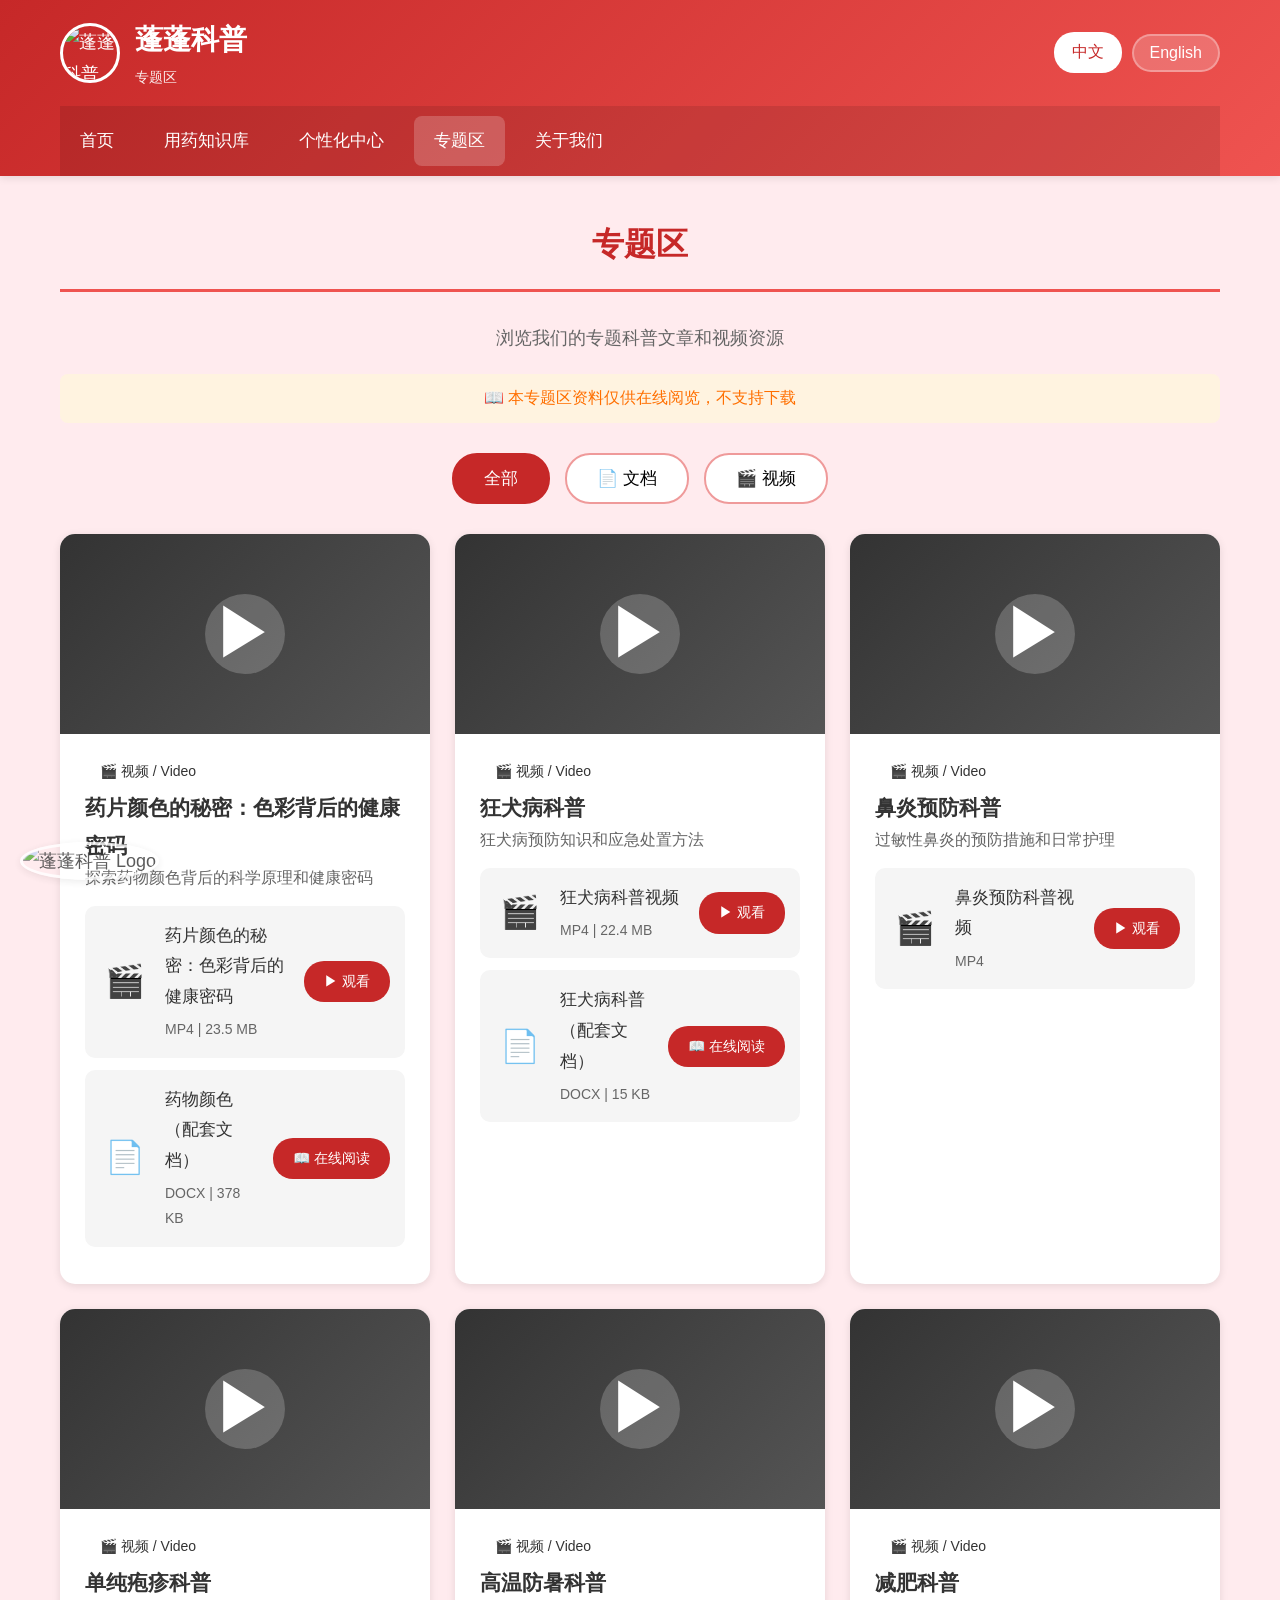
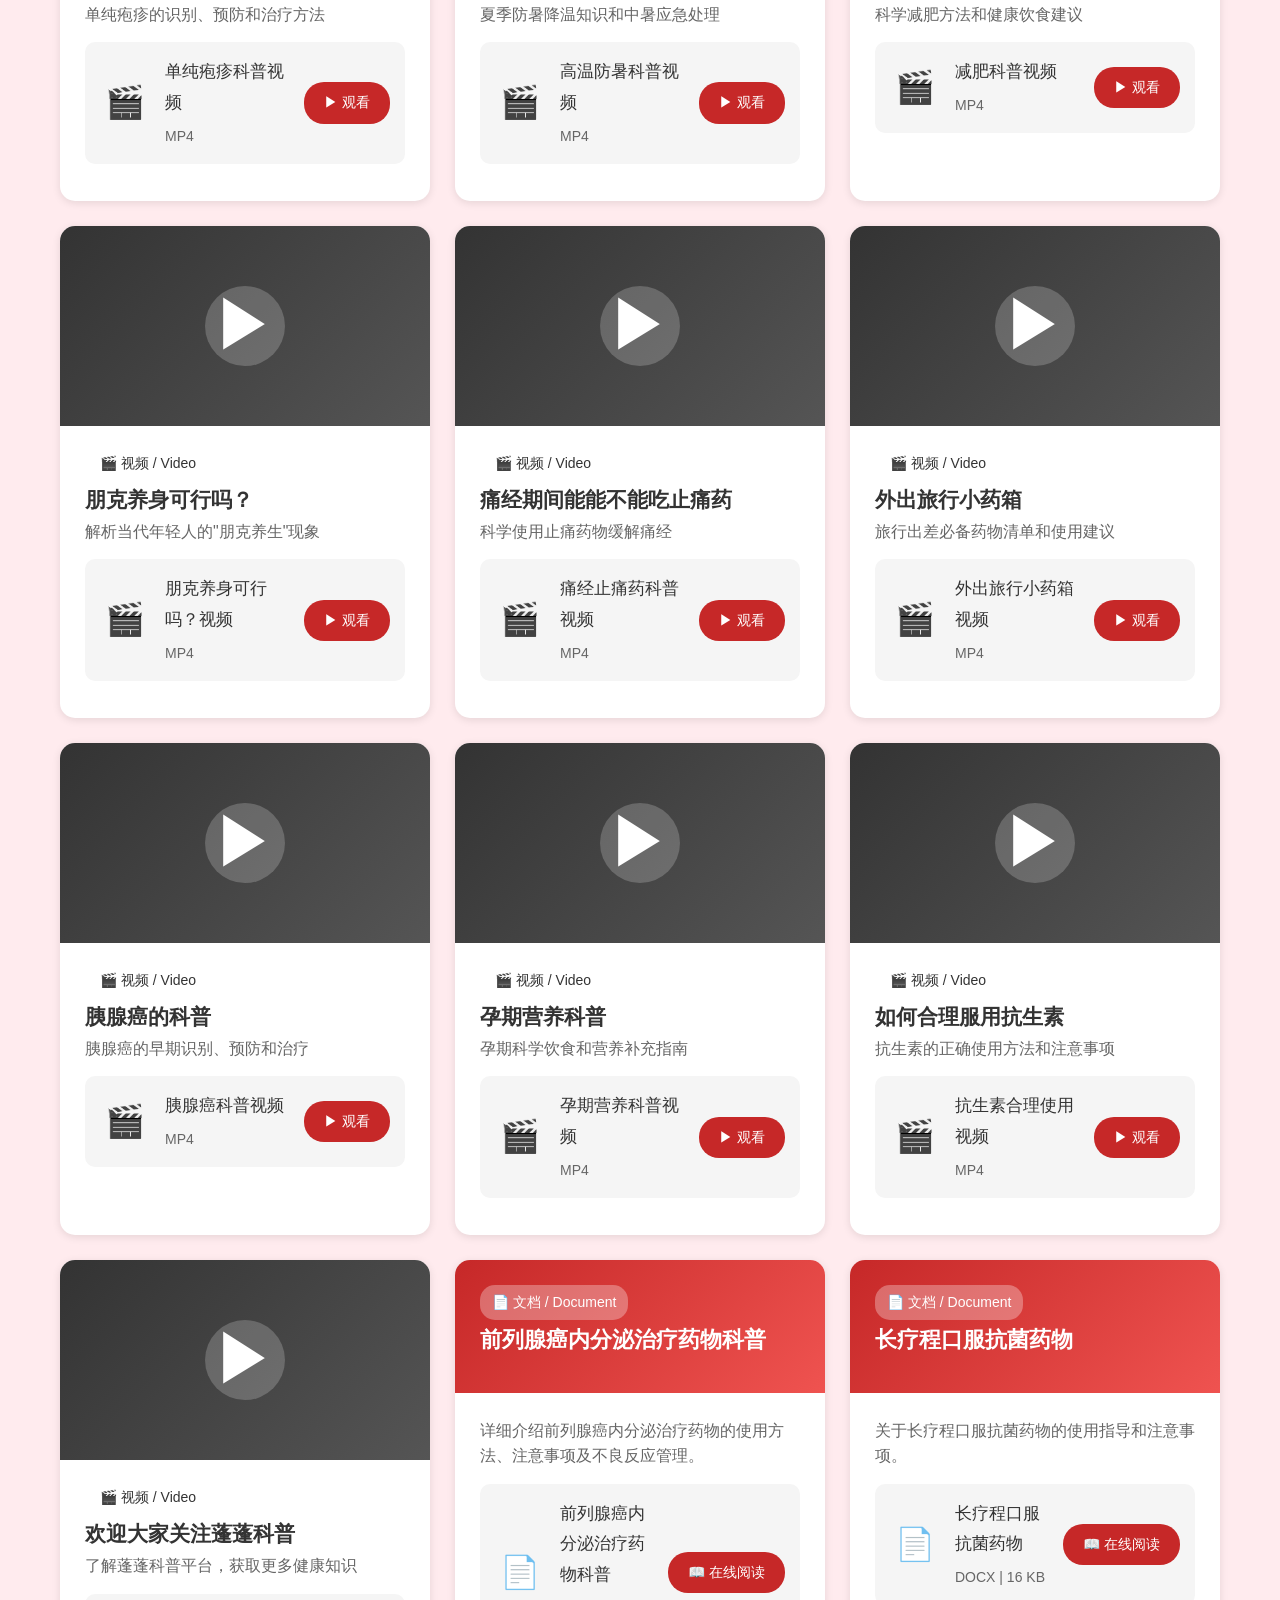
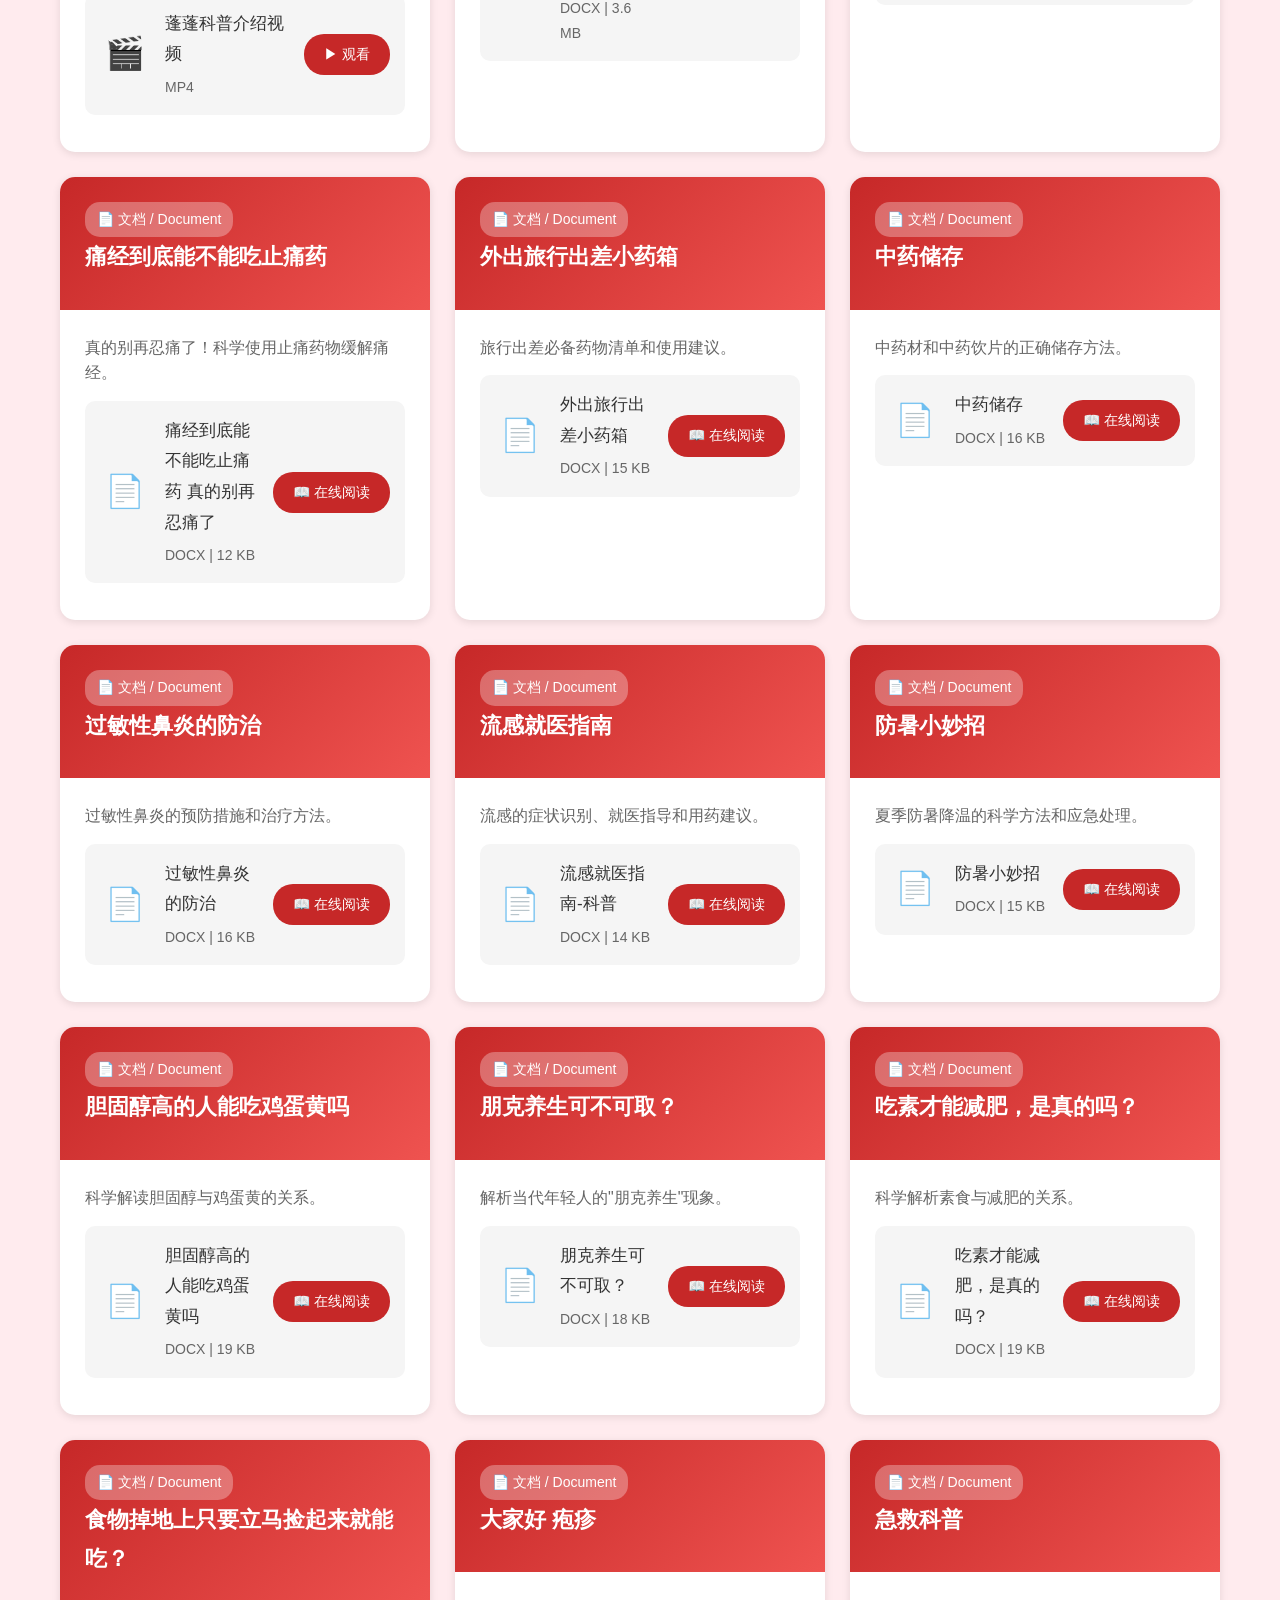
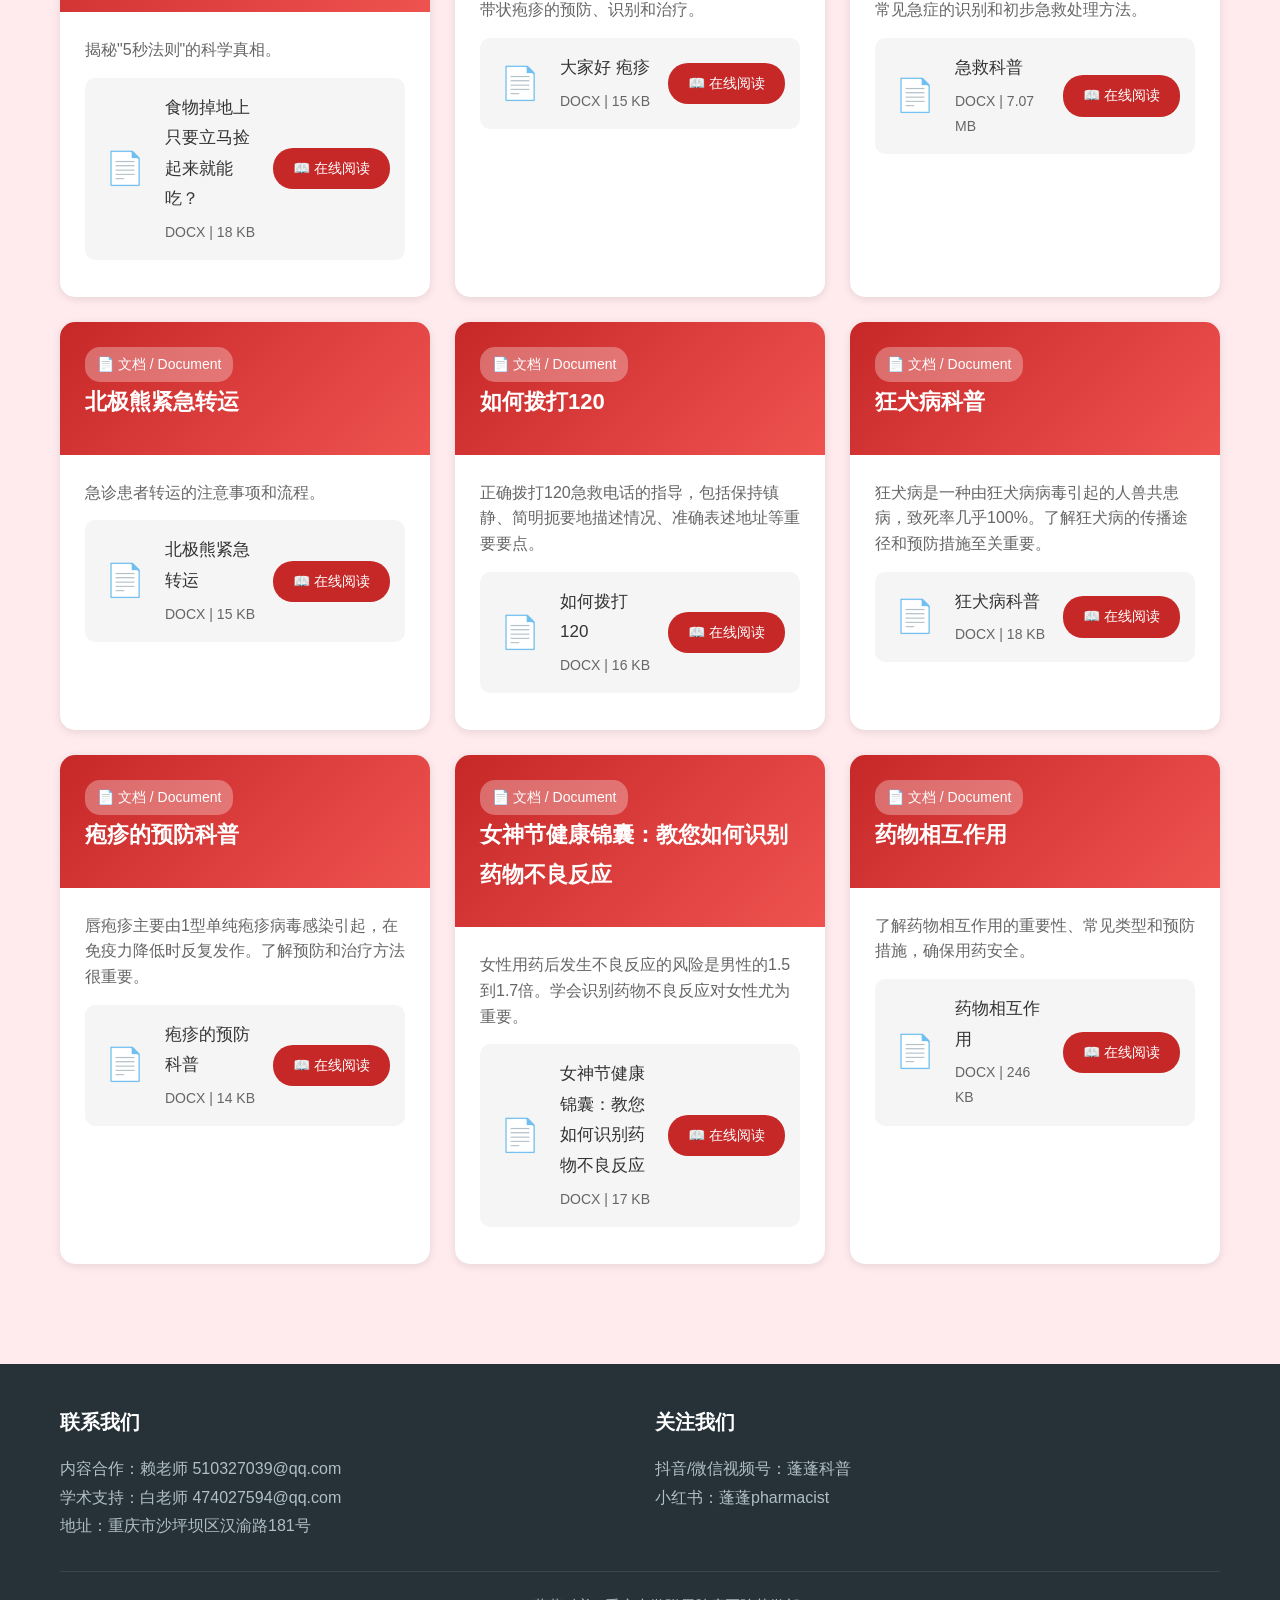
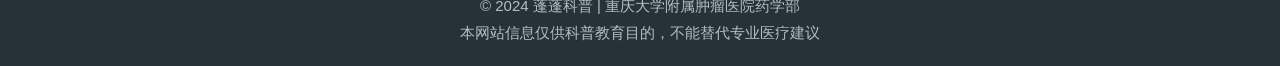
==== commit fa6a8908: "添加药物相互作用专题内容至专题区 新增"药物相互作用"科普专题，包含： - 中英双语标题和描述 - 药效学和药动学相互作用类型介绍 - 预防药物相互作用的实用建议  Co-Authored-By: C" ====
--- a/pages/topics.html
+++ b/pages/topics.html
@@ -233,6 +233,43 @@
         #documentModal .contact-info strong {
             color: var(--accent-color);
         }
+
+        #documentModal .document-body {
+            max-height: 60vh;
+            overflow-y: auto;
+            text-align: left;
+            line-height: 1.8;
+            padding: 20px;
+            background: #f9f9f9;
+            border-radius: 10px;
+            margin-top: 15px;
+        }
+
+        #documentModal .document-body h4 {
+            color: var(--primary-color);
+            margin-top: 20px;
+            margin-bottom: 10px;
+            font-size: 18px;
+        }
+
+        #documentModal .document-body p {
+            margin-bottom: 12px;
+            color: #333;
+        }
+
+        #documentModal .document-body ul,
+        #documentModal .document-body ol {
+            margin-left: 20px;
+            margin-bottom: 15px;
+        }
+
+        #documentModal .document-body li {
+            margin-bottom: 8px;
+        }
+
+        #documentModal .document-body strong {
+            color: var(--accent-color);
+        }
     </style>
 </head>
 <body>
@@ -1230,6 +1267,33 @@
                     </div>
                 </div>
 
+                <!-- 文档专题 20 -->
+                <div class="topic-card" data-type="document">
+                    <div class="topic-header">
+                        <span class="topic-type">📄 文档 / Document</span>
+                        <h3 class="lang-zh">药物相互作用</h3>
+                        <h3 class="lang-en hidden">Drug Interactions</h3>
+                    </div>
+                    <div class="topic-content">
+                        <p class="lang-zh">了解药物相互作用的重要性、常见类型和预防措施，确保用药安全。</p>
+                        <p class="lang-en hidden">Understanding the importance, common types, and prevention of drug interactions for medication safety.</p>
+                        <ul class="file-list">
+                            <li>
+                                <div class="file-icon">📄</div>
+                                <div class="file-info">
+                                    <div class="file-name lang-zh">药物相互作用</div>
+                                    <div class="file-name lang-en hidden">Drug Interactions</div>
+                                    <div class="file-meta">DOCX | 246 KB</div>
+                                </div>
+                                <div class="file-action">
+                                    <a href="javascript:void(0)" onclick="showDocumentPreview('药物相互作用')" class="lang-zh">📖 在线阅读</a>
+                                    <a href="javascript:void(0)" onclick="showDocumentPreview('Drug Interactions')" class="lang-en hidden">📖 Read Online</a>
+                                </div>
+                            </li>
+                        </ul>
+                    </div>
+                </div>
+
             </div>
         </div>
     </main>
@@ -1285,21 +1349,10 @@
 
     <!-- 文档预览模态框 -->
     <div id="documentModal">
-        <div class="modal-content">
+        <div class="modal-content" style="max-width: 800px;">
             <button class="close-btn" onclick="closeDocumentModal()">&times;</button>
             <h3 id="documentTitle"></h3>
-            <p class="lang-zh">该文档仅供在线阅览预览</p>
-            <p class="lang-en hidden">This document is for online preview only</p>
-            <p class="lang-zh" style="margin-top: 15px;">为保护知识产权，完整文档内容暂不提供在线查看。</p>
-            <p class="lang-en hidden" style="margin-top: 15px;">To protect intellectual property, the full document content is not available for online viewing.</p>
-            <div class="contact-info">
-                <p class="lang-zh">如需获取完整文档，请联系：</p>
-                <p class="lang-en hidden">To obtain the full document, please contact:</p>
-                <p class="lang-zh"><strong>内容合作：赖老师 510327039@qq.com</strong></p>
-                <p class="lang-zh"><strong>学术支持：白老师 474027594@qq.com</strong></p>
-                <p class="lang-en hidden"><strong>Content: Lao Laoshi 510327039@qq.com</strong></p>
-                <p class="lang-en hidden"><strong>Academic: Bai Laoshi 474027594@qq.com</strong></p>
-            </div>
+            <div id="documentBody" class="document-body"></div>
         </div>
     </div>
 
@@ -1347,11 +1400,349 @@
             }
         });
 
+        // 文档内容数据库
+        const documentsContent = {
+            '药物颜色': `
+                <h4>药物颜色的秘密</h4>
+                <p><strong>红色药片</strong>：象征血液和心脏，常用于补血、安心宁神，如复方硫酸亚铁片、辅酶Q10。</p>
+                <p><strong>黄色药片</strong>：多是消炎、清热解毒的，比如四环素片。让人联想到杀菌的阳光。</p>
+                <p><strong>白色药片</strong>：常见于止咳、化痰、健胃、帮助消化的药物，比如多酶片。</p>
+                <p><strong>绛色药片</strong>：多用于保肝、滋补类，像多种维生素片。</p>
+                <p><strong>蓝色药片</strong>：深蓝色多见于疏肝利胆，如消炎利胆片；浅蓝色多用作镇静、降血压。</p>
+                <p><strong>颜色的功能</strong>：</p>
+                <ul>
+                    <li>遮光，避免药品变质</li>
+                    <li>帮助区分药品，避免误服</li>
+                    <li>提高服药依从性</li>
+                    <li>提示变质（颜色由鲜艳变淡或变黄可能变质）</li>
+                </ul>
+            `,
+            '狂犬病科普': `
+                <h4>狂犬病科普</h4>
+                <p>狂犬病是由狂犬病病毒引起的人兽共患病，所有哺乳动物都可能携带，包括猫、狐狸、狼，甚至蝙蝠。它们的唾液一旦进入伤口，就可能把病毒传到人身上。</p>
+                <p><strong>致死率</strong>：狂犬病若没有及时预防阻断，其致死率几乎是100%，全球每年约有5.9万人死于狂犬病。</p>
+                <p><strong>主要传染源</strong>：在我国狂犬病的主要传染源是狗，其次是猫，同时还有其他野生哺乳动物传播的病例存在。</p>
+                <h4>狂犬病的预防</h4>
+                <p>关键是暴露后及时处置：</p>
+                <ol>
+                    <li>被动物咬伤抓伤后，立刻用肥皂水和流动清水冲洗伤口至少15分钟</li>
+                    <li>尽快去医院，根据暴露等级接受专业处置</li>
+                    <li>全程接种疫苗后，可以有效阻止狂犬病发作</li>
+                </ol>
+                <p><strong>重要提醒</strong>：被咬后千万别拖延，狂犬病虽然可怕，但只要做到科学防护就完全能避免！</p>
+            `,
+            '过敏性鼻炎的防治': `
+                <h4>过敏性鼻炎的防治</h4>
+                <p>春天到了，又到了万物复苏的季节，但对于鼻炎患者来说，却是一段难熬的日子。空气中飘着花粉、柳絮、杨絮这些过敏原，让我们的鼻子苦不堪言。</p>
+                <h4>预防小贴士</h4>
+                <ol>
+                    <li><strong>注意保暖</strong>：春天天气忽冷忽热，气温变化大，一不小心就容易感冒，引发鼻炎。我们要根据天气的变化及时添减衣物，保暖到位。</li>
+                    <li><strong>增强体质</strong>：要多吃新鲜水果蔬菜，补充维生素和微量元素。没事的时候出去散散步、跑一跑，动动身体，血液循环好了，免疫力就上来了，鼻炎就不敢轻易找上门啦！</li>
+                    <li><strong>保持鼻腔干净</strong>：可以定期用生理盐水清洗。千万别用手挖鼻孔哦！鼻黏膜很娇嫩的，一挖就容易受伤，还可能会继发感染。</li>
+                    <li><strong>避免接触过敏原</strong>：有过敏性鼻炎的朋友要尽量避免接触尘埃、花粉、螨虫、动物皮毛等容易诱发过敏的物质，春天出去踏青或者人多的地方，最好戴上口罩。</li>
+                </ol>
+            `,
+            '前列腺癌内分泌治疗药物科普': `
+                <h4>前列腺癌内分泌治疗药物科普</h4>
+                <p>前列腺癌是男性泌尿生殖系统最常见的恶性肿瘤之一。对于晚期前列腺癌患者，内分泌治疗是一种重要的治疗手段，通过调控体内雄激素水平来抑制肿瘤生长。</p>
+                <h4>内分泌治疗的基本原理</h4>
+                <p>前列腺癌的生长与发展高度依赖于雄激素，特别是睾酮。雄激素通过与前列腺癌细胞上的雄激素受体(AR)结合，促进癌细胞生长和扩散。内分泌治疗的核心原理就是通过降低体内雄激素水平或阻断雄激素与受体结合。</p>
+                <h4>主要药物分类</h4>
+                <ol>
+                    <li><strong>GnRH激动剂和拮抗剂</strong>：如亮丙瑞林、戈舍瑞林等</li>
+                    <li><strong>抗雄药物</strong>：直接作用于雄激素受体或抑制雄激素合成</li>
+                </ol>
+            `,
+            '长疗程口服抗菌药物': `
+                <h4>长疗程口服抗菌药物使用指南</h4>
+                <p>"抗生素吃三天好了就停？这对吗？错！有些药一停，病情反而更严重！"</p>
+                <p>比如像结核、真菌感染，医生可能会让你吃好几周甚至几个月的抗菌药，这可不是随便吃吃就行的。</p>
+                <h4>为什么要长疗程？</h4>
+                <p>病菌就像一群'隐身的敌人'，有的藏在深处，清除速度特别慢。疗程不够的话就会变得更加难以清除，使得病程延长。长疗程用药的目的就是为了彻底清除这些'老奸巨猄'的病菌，避免感染复发。</p>
+                <h4>长疗程抗菌药物该怎么用？</h4>
+                <ol>
+                    <li>根据剂量、次数、疗程，严格按医嘱服药，不能私自减量或停药</li>
+                    <li>固定时间服用，保持血药浓度稳定</li>
+                    <li>长时间用药要关注不良反应</li>
+                    <li>关注药物相互作用，避免随意加药</li>
+                </ol>
+                <p>如果出现皮疹、黄疸、腹泻等不适，要及时联系医生或药师。除了按时吃药，也要加强营养，均衡饮食，规律作息。</p>
+            `,
+            '痛经到底能不能吃止痛药': `
+                <h4>痛经到底能不能吃止痛药？姐妹们别再"忍痛"了！</h4>
+                <p>每次痛经都像一场渡劫，像有电钻在腹部打洞，像被人重拳出击。</p>
+                <h4>服用止痛药会不会上瘾？</h4>
+                <p>大多数人之所以不敢服用止痛药，是因为担心"成瘾"。成瘾其实根据药理学可以分为两部分来说：</p>
+                <ul>
+                    <li><strong>非阿片类止痛药</strong>：包括大家熟知的对乙酰氨基酚以及布洛芬等，遵照说明书使用并不会引起成瘾</li>
+                    <li><strong>阿片类止痛药</strong>：用于中重度疼痛，需要在医生指导下使用</li>
+                </ul>
+                <h4>痛经时，止痛药究竟应该怎么吃？</h4>
+                <p>由于每个人痛经出现的时间不一样，具体的服用时间也因人而异：</p>
+                <ul>
+                    <li>既往痛经频繁的女性，在出现轻微疼痛的时候就可以把止痛药吃上，不要等到痛得严重的时候再吃</li>
+                    <li>现在来月经了，小肚子稍微有点不舒服，在既往痛经频繁的前提下，可以先吃一片止痛药</li>
+                    <li>止痛药最好不要空腹吃，因为可能会刺激胃肠道</li>
+                </ul>
+            `,
+            '外出旅行出差小药箱': `
+                <h4>外出旅行出差小药箱</h4>
+                <p>出门在外，有个小东西绝不能少，它体积小，重量轻，却能在旅途中为您的健康保驾护航——它就是旅行必备小药箱。</p>
+                <h4>配置小药箱要注意以下三点</h4>
+                <p><strong>第一，基础准备得齐全</strong></p>
+                <p>体温计、消毒棉片、创可贴，这些可是标配。</p>
+                <p><strong>第二，应急药物要备好</strong></p>
+                <ul>
+                    <li>退热止痛药：如布洛芬或对乙酰氨基酚</li>
+                    <li>抗过敏药：比如氯雷他定、西替利嗪</li>
+                    <li>止泻药：如蒙脱石散</li>
+                    <li>外伤处理药：比如碘伏棉棒、酒精棉片等</li>
+                </ul>
+                <p><strong>第三，有特殊疾病的患者</strong></p>
+                <p>出行时得根据疾病情况进行配置，比如高血压患者需要备上降压药，糖尿病患者要带好血糖仪等。</p>
+                <p>旅行小药箱不只是装药，更是我们旅途中的健康小助手。出门前检查下药品日期，可以用防水袋分好类，再写个简单的用药说明。</p>
+            `,
+            '中药储存': `
+                <h4>中药储存指南</h4>
+                <p>今天咱们来聊聊《哪吒》里暗藏的中医彩蛋！申公豹的代购药单火啦，但药材买回家该怎么保存？可别小看这事，保存不当的话，药材容易受潮发霉，药效打折不说，还可能对身体有害呢！</p>
+                <h4>药材保存五步走</h4>
+                <p><strong>第一招：干燥防潮</strong></p>
+                <p>家里湿度最好不要超过65%。药罐里记得扔几包食品干燥剂，特别是生活在南方的家人们。</p>
+                <p><strong>第二招：分类隔离</strong></p>
+                <p>中药材要分类密封，分开存放，放入密封容器内。马钱子这种"危险分子"必须单间隔离！毒性药材要贴好标签，最好用带锁的罐子存放。像当归这种"香妃娘娘"也要单独密封。</p>
+                <p><strong>第三招：避光防晒</strong></p>
+                <p>避免紫外线照射。给药罐穿防晒衣，套个牛皮纸袋或者不透明收纳盒。</p>
+                <p><strong>第四招：控温通风</strong></p>
+                <p>大部分药材通常在阴凉处储存即可（20℃以内）。含糖量较高的药材如枸杞、菊花放于冰箱容易返潮，可以把它们冷冻保存。</p>
+            `,
+            '流感就医指南': `
+                <h4>流感就医指南</h4>
+                <p>近期流感病毒肺炎引发了广泛关注。我们应该正确认识流感病毒肺炎的知识，了解不同病情下的应对措施，保护自己和家人的健康。</p>
+                <h4>流感病毒肺炎的症状</h4>
+                <p>流感病毒肺炎是由流感病毒由呼吸道侵入体内导致的肺部炎症。起病急，常见症状有：</p>
+                <ul>
+                    <li>高热、乏力、头痛、全身肌肉酸痛</li>
+                    <li>咳嗽、咽痛</li>
+                    <li>严重时会出现呼吸困难、发绀和咯血</li>
+                    <li>甚至低氧血症及呼吸衰竭</li>
+                </ul>
+                <h4>不同病情下的应对措施</h4>
+                <p><strong>仅需居家休息的情况</strong></p>
+                <p>如果患者只是出现轻微的流感症状，如低热（体温在38℃以下）、轻度咳嗽、咽痛，没有呼吸困难等严重症状，且精神状态良好，可以考虑居家休息。</p>
+                <p><strong>需要及时就医的情况</strong></p>
+                <p>出现高热、呼吸困难、发绀等症状时，必须及时就医。</p>
+            `,
+            '防暑小妙招': `
+                <h4>防暑小妙招</h4>
+                <p>夏天到了，想必大家都感受到七八月的热情了吧。高温天气不仅让我们感到不舒服，还可能引发一系列健康问题。研究表明，极端高温对身体会造成不良影响，比如心血管、呼吸、肾脏、精神状态，甚至会影响生育。</p>
+                <h4>防暑小妙招</h4>
+                <p><strong>第一：合理穿搭</strong></p>
+                <p>高温天要穿宽松、浅色的衣服，可以防晒。不要穿深色、贴身的衣服，它们吸热又闷。</p>
+                <p><strong>第二：多喝水</strong></p>
+                <p>保持水分充足是防暑的关键，别等口渴了才喝水。尤其在高温下出汗多时，水分流失更快，更要多喝。</p>
+                <p><strong>第三：避开高温时段外出</strong></p>
+                <p>中午12点到下午3点是一天里最热的时候，尽量别出门。出门一定要注意防晒。</p>
+                <p><strong>第四：合理安排活动</strong></p>
+                <p>高温天少做剧烈运动，户外活动尽量安排在早晨或傍晚。特别是老年人，热浪期间体力消耗过大身体更容易出问题。</p>
+                <p><strong>第五：注意饮食</strong></p>
+                <p>多吃清淡食物，少吃油腻或辛辣。西瓜、黄瓜这些水分多的食物还能帮你补充水分。</p>
+            `,
+            '胆固醇高的人能吃鸡蛋黄吗': `
+                <h4>胆固醇高的人能吃鸡蛋黄吗？</h4>
+                <p>别慌，咱们一步步来，保证你听完心里有谱！</p>
+                <h4>蛋黄的"家底"</h4>
+                <p>一个鸡蛋黄大概有150毫克胆固醇，这没错，但它可不只是胆固醇的"代名词"。</p>
+                <p>它还富含：</p>
+                <ul>
+                    <li><strong>优质蛋白</strong>：能给身体提供能量</li>
+                    <li><strong>卵磷脂</strong>：这玩意儿还能帮着代谢胆固醇</li>
+                    <li><strong>维生素A、D</strong>：还有铁、锌这些矿物质，对大脑和眼睛健康都特别有好处</li>
+                </ul>
+                <p>所以说蛋黄不是"坏家伙"，它是个营养满满的小宝库！</p>
+                <h4>蛋黄能不能吃，关键是看你吃多少</h4>
+                <p>《中国居民膳食指南2022》指出：</p>
+                <ul>
+                    <li>健康人每天吃1个全蛋是完全没问题的</li>
+                    <li>高血脂的朋友：每天胆固醇摄入别超过300毫克，也就是差不多2个鸡蛋的量</li>
+                </ul>
+                <p>当然，如果血脂高得离谱，还是赶紧找医生聊聊，调整一下饮食。</p>
+            `,
+            '朋克养生可不可取？': `
+                <h4>朋克养生可不可取？</h4>
+                <p>最近"国家喊你减肥"冲上了热搜，大家都在聊健身。在现代社会下，熬夜加班成了年轻人的常态。为了跟上快节奏的生活，还得保持健康，"朋克养生"在年轻人里渐渐火了起来。</p>
+                <h4>什么是朋克养生？</h4>
+                <p>所谓朋克养生就是一边熬夜，一边健身，想靠运动来抵消熬夜的坏影响。</p>
+                <h4>这招靠谱吗？</h4>
+                <p><strong>一边熬夜一边健身看似毫无道理，实际危害也大。</strong></p>
+                <ul>
+                    <li>长期熬夜会让血脂飙升，血管损伤</li>
+                    <li>还会搞乱我们的免疫系统，降低抵抗力</li>
+                    <li>熬完夜还硬撑着去健身房？小心心脏吃不消！负担加重，严重时甚至有猝死的风险</li>
+                </ul>
+                <h4>蓬蓬的健康建议</h4>
+                <ol>
+                    <li><strong>充足睡眠很重要</strong>：熬夜后赶紧补觉，保持每天7小时的睡眠</li>
+                    <li><strong>熬夜健身可不行</strong>：熬夜后别急着去撸铁，先歇一会儿</li>
+                    <li><strong>营养水分要充足</strong>：熬夜后记得补充蛋白质和维生素</li>
+                    <li><strong>运动适度才长久</strong>：根据身体状态挑选适合的运动</li>
+                </ol>
+            `,
+            '吃素才能减肥，是真的吗？': `
+                <h4>吃素才能减肥，是真的吗？</h4>
+                <p>家人们好啊，欢迎来到本期的蓬蓬科普！昨天蓬蓬坐电梯时，听到两位女士聊起了体重管理。一位说："你看，国家都喊我们减肥啦！"另一位接话："是啊，看来以后只能吃菜不吃肉了。"</p>
+                <p>家人们，你们觉得她们说得对吗？</p>
+                <p>国家提倡我们管理体重，但不是让我们走极端，像"只吃菜不吃肉"这样单调的减肥法可不行。</p>
+                <h4>《成人肥胖食养指南》怎么说？</h4>
+                <p>指南里讲得很清楚，减肥的关键是控制总能量摄入，但同时要保证食物多样化和膳食平衡。</p>
+                <p><strong>谷薯类</strong>：建议每日总摄入量在150～300g。全谷物富含碳水化合物、膳食纤维和B族维生素，能帮我们维持正常体重。</p>
+                <p><strong>蔬菜</strong>：每天要保证300～500g（生重）甚至更多，深色蔬菜要占一半以上。</p>
+                <p><strong>肉类</strong>：减重期间适宜选择高蛋白、低脂肪的肉类和水产品。</p>
+            `,
+            '食物掉地上只要立马捡起来就能吃？': `
+                <h4>食物掉地上只要立马捡起来就能吃？</h4>
+                <p>家人们好啊，今天蓬蓬要跟大家聊一个生活中常见的小问题：食物掉地上，立马捡起来还能吃吗？</p>
+                <p>想象一下，美味的炸鸡，香喷喷的蛋糕，诱人的甜筒，正想大咬一口，突然"啪"地掉在地上。你会怎么办？偷偷瞄一眼四周没人，赶紧捡起来塞嘴里，然后来一句："不干不净吃了没病"——自己吓自己。</p>
+                <h4>可惜这完全是自欺欺人！</h4>
+                <p>美国新泽西州立大学做过一个实验，专门研究食物掉地上后细菌会不会爬上去。他们发现：<strong>食物一落地，细菌就蹦上去了！手速再快也没用。</strong></p>
+                <h4>实验结论</h4>
+                <p><strong>3秒原则真的安全吗？错了！</strong>不到1秒，细菌就上去了。它的转移速度快得吓人！</p>
+                <p><strong>另外：食物的水分越多，细菌越爱凑热闹。</strong></p>
+                <ul>
+                    <li>西瓜最惨，一掉下去，细菌几乎全跑上去了，转移率高达97%！</li>
+                    <li>软糖水分少，转移率低点</li>
+                    <li>光滑的地面反而更危险，不锈钢和瓷砖细菌转移率更高</li>
+                </ul>
+            `,
+            '疱疹的预防科普': `
+                <h4>疱疹的预防科普</h4>
+                <p>大家好，我是小云药师。前两天，我早上一起床，发现嘴角冒出了几个密密麻麻的小水泡，有点痛还有点痒，想挠又不敢挠。你以为这是"上火"，但医学上叫"疱疹"。</p>
+                <p>那么，今天我就和大家聊一聊唇疱疹。</p>
+                <h4>什么是唇疱疹？</h4>
+                <p>唇疱疹主要是1型单纯疱疹病毒感染引起的，在熬夜、疲劳、压力大、月经等等免疫力降低的时候在同一部位反复发作。</p>
+                <p>尽管单纯疱疹一般伤害性很小，和普通感冒差不多，基本上1-2周就能自愈，但积极的治疗，可以减轻症状，缩短病程。</p>
+                <h4>要战胜单纯疱疹我们要做好以下这3点</h4>
+                <ol>
+                    <li><strong>在发病48小时内</strong>可以尽早使用阿昔洛韦、泛昔洛韦和伐昔洛韦这些抗病毒的药物</li>
+                    <li><strong>尽量不要抓挠疱疹</strong>，防止病毒扩散</li>
+                    <li><strong>均衡饮食，规律运动</strong>，少熬夜、放松心情、增强免疫力，预防复发</li>
+                </ol>
+            `,
+            '急救科普': `
+                <h4>急救科普：正确拨打120</h4>
+                <p>突发疾病或意外事故时，拨打120是关键的一步。但你知道吗？正确拨打120才能确保救援的及时到达！</p>
+                <h4>拨打120的正确步骤</h4>
+                <p><strong>第一步：保持镇静</strong></p>
+                <p>拨通电话后，用清晰的语言描述事发地点和患者的情况。情绪过于紧张可能延误救援哦！</p>
+                <p><strong>第二步：简明扼要</strong></p>
+                <p>拨打120时，请尽量简明扼要。例如："患者昏迷，男性，40岁，呼吸困难，地点在XX路XX小区X号楼。"这样能帮助调度员快速安排救护车。</p>
+                <p><strong>第三步：准确表述地址</strong></p>
+                <p>地址的准确性至关重要！如果是在小区里，请详细提供楼号、门牌号。如果是在路上，可以用明显的地标或交叉路口来描述。</p>
+                <p><strong>第四步：保持通讯畅通</strong></p>
+                <p>接下来的时间，请保持手机畅通，随时接听救援人员的来电。</p>
+                <p><strong>第五步：接车</strong></p>
+                <p>如果方便，安排一人在显眼的位置等候救护车，节省宝贵的时间。</p>
+            `,
+            '北极熊紧急转运': `
+                <h4>北极熊紧急转运</h4>
+                <p>大家好，今天我们来谈谈一个极具挑战性的话题——如何在北极地区提供紧急医疗服务。</p>
+                <p>文章探讨了在极寒和偏远环境下，如何确保医疗救援的高效与安全。在北极，面对的是极端天气和地理隔离，这让紧急医疗服务变得非常复杂。</p>
+                <h4>北极紧急医疗的挑战</h4>
+                <ul>
+                    <li><strong>交通困难</strong>：医护人员常常需要依赖直升机和特种运输工具，因为道路和交通条件非常有限</li>
+                    <li><strong>特殊患者</strong>：如何运输急需医疗救治的患者，甚至是熊这种大型动物</li>
+                    <li><strong>环境挑战</strong>：运输过程中，除了医疗设备外，还要考虑到低温、冰雪和有限的资源</li>
+                    <li><strong>人员短缺</strong>：北极地区的紧急医疗服务还面临着人员短缺和物资不足的问题</li>
+                </ul>
+                <p>因此，许多医生和救援人员必须具备极高的应变能力，甚至需要多方面的技能，包括急救、野外生存和应对极端环境的能力。</p>
+            `,
+            '如何拨打120': `
+                <h4>如何拨打120</h4>
+                <p>在突发疾病或意外事故时，拨打120是关键的一步。但你知道如何正确拨打120，确保及时救援吗？</p>
+                <h4>拨打120的正确流程</h4>
+                <p><strong>首先，保持镇静</strong></p>
+                <p>清晰地表述事发地点、病人情况。别让情绪影响救援进程。调度员需要快速获取信息，帮助你及时派遣救护车。</p>
+                <p><strong>回答要简洁明了</strong></p>
+                <p>提供病人姓名、性别、年龄、职业等基本信息，以及主要病症，比如"昏迷"、"气短"、"头部受伤"等。</p>
+                <p><strong>提供准确地址</strong></p>
+                <p>这是至关重要的！如果是在小区里，请详细提供楼号、门牌号。如果是在路上，可以用明显的地标或交叉路口来描述。</p>
+                <p><strong>保持手机畅通</strong></p>
+                <p>接下来的时间，请保持手机畅通，随时接听救援人员的来电。</p>
+                <p><strong>安排接车</strong></p>
+                <p>如果方便，安排一人在显眼的位置等候救护车，节省宝贵的时间。</p>
+            `,
+            '女神节健康锦囊：教您如何识别药物不良反应': `
+                <h4>女神节健康锦囊：教您如何识别药物不良反应</h4>
+                <p>今天是女神节，我想借此机会和大家聊聊女性健康。女性和男性存在生理上的差异，比如体重、激素水平等。这些差异可能会影响药物在体内的作用。</p>
+                <p>研究显示，<strong>女性用药后发生不良反应的风险是男性的1.5到1.7倍</strong>。因此，学会识别药物不良反应对女性尤为重要。</p>
+                <h4>识别药物不良反应的方法</h4>
+                <p><strong>1. 观察用药后的反应时间</strong></p>
+                <ul>
+                    <li>用药后几秒到几小时内：比如过敏性休克、荨麻疹、哮喘等</li>
+                    <li>用药后半小时到2小时内：比如恶心、呕吐、胃部不适等胃肠道反应</li>
+                    <li>用药后1到2周：比如剥脱性皮炎、多形红斑等皮肤反应</li>
+                    <li>停药后短时间内：有些症状可能会暂时加重</li>
+                </ul>
+                <p><strong>2. 判断症状是否符合已知的不良反应</strong></p>
+                <ul>
+                    <li>中枢神经系统反应：头痛、头晕</li>
+                    <li>胃肠道反应：恶心、腹泻、便秘</li>
+                    <li>皮肤反应：皮疹、瘙痒</li>
+                </ul>
+                <p><strong>3. 停药后观察症状是否改善</strong></p>
+                <p>如果停药后症状减轻或消失，很可能是药物不良反应引起。</p>
+            `,
+            '药物相互作用': `
+                <h4>药物相互作用</h4>
+                <p>药物相互作用是指当两种或多种药物同时使用时，它们之间产生的相互影响。这种影响可能改变药物的疗效、增加不良反应风险，甚至产生新的毒性反应。</p>
+                <h4>常见的药物相互作用类型</h4>
+                <p><strong>1. 药效学相互作用</strong></p>
+                <ul>
+                    <li>协同作用：两种药物合用产生比单独使用更强的效果</li>
+                    <li>拮抗作用：两种药物合用效果相互抵消</li>
+                    <li>相加作用：两种药物合用效果等于各自效果之和</li>
+                </ul>
+                <p><strong>2. 药动学相互作用</strong></p>
+                <ul>
+                    <li>吸收影响：一种药物影响另一种药物的吸收速度和程度</li>
+                    <li>分布影响：药物与血浆蛋白结合竞争，影响游离药物浓度</li>
+                    <li>代谢影响：通过诱导或抑制肝药酶影响药物代谢</li>
+                    <li>排泄影响：影响肾脏对药物的排泄</li>
+                </ul>
+                <h4>如何预防药物相互作用</h4>
+                <p><strong>1. 主动告知医生用药情况</strong></p>
+                <p>就诊时主动告知医生正在使用的所有药物，包括处方药、非处方药、中药保健品等。</p>
+                <p><strong>2. 遵医嘱用药</strong></p>
+                <p>严格按照医生或药师的指导用药，不要自行增减剂量或更换药物。</p>
+                <p><strong>3. 定期监测</strong></p>
+                <p>对于需要长期服用多种药物的患者，定期监测相关指标和药物浓度。</p>
+                <p><strong>4. 了解常见风险组合</strong></p>
+                <p>特别注意：抗凝药+阿司匹林、降压药+某些感冒药、抗抑郁药+MAOI抑制剂等高风险组合。</p>
+            `
+        };
+
         // 文档预览模态框功能
         function showDocumentPreview(title) {
             const modal = document.getElementById('documentModal');
             const titleElement = document.getElementById('documentTitle');
+            const bodyElement = document.getElementById('documentBody');
+
             titleElement.textContent = title;
+
+            // 查找对应的文档内容
+            let content = '';
+            for (const [key, value] of Object.entries(documentsContent)) {
+                if (title.includes(key) || key.includes(title)) {
+                    content = value;
+                    break;
+                }
+            }
+
+            if (content) {
+                bodyElement.innerHTML = content;
+            } else {
+                bodyElement.innerHTML = '<p style="color: #666;">文档内容正在更新中，请稍后再来查看。</p>';
+            }
+
             modal.style.display = 'flex';
         }
 
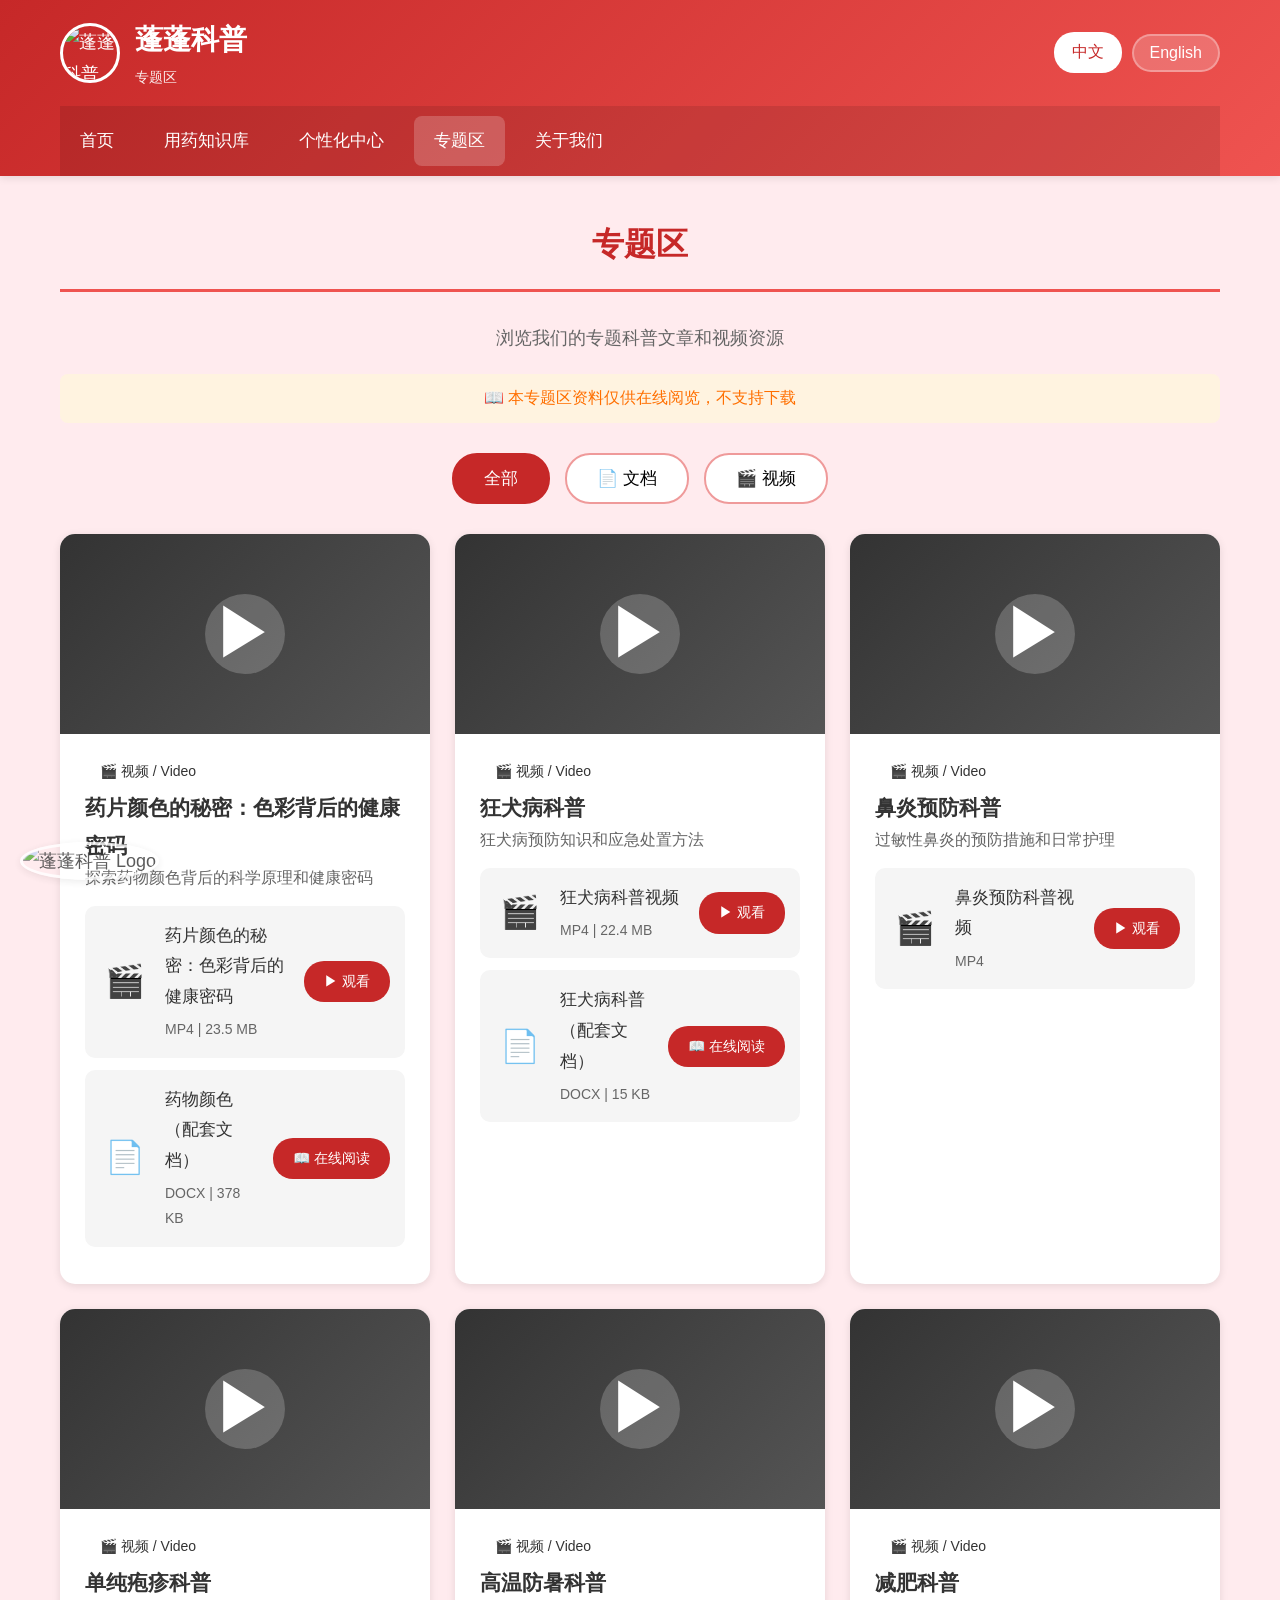
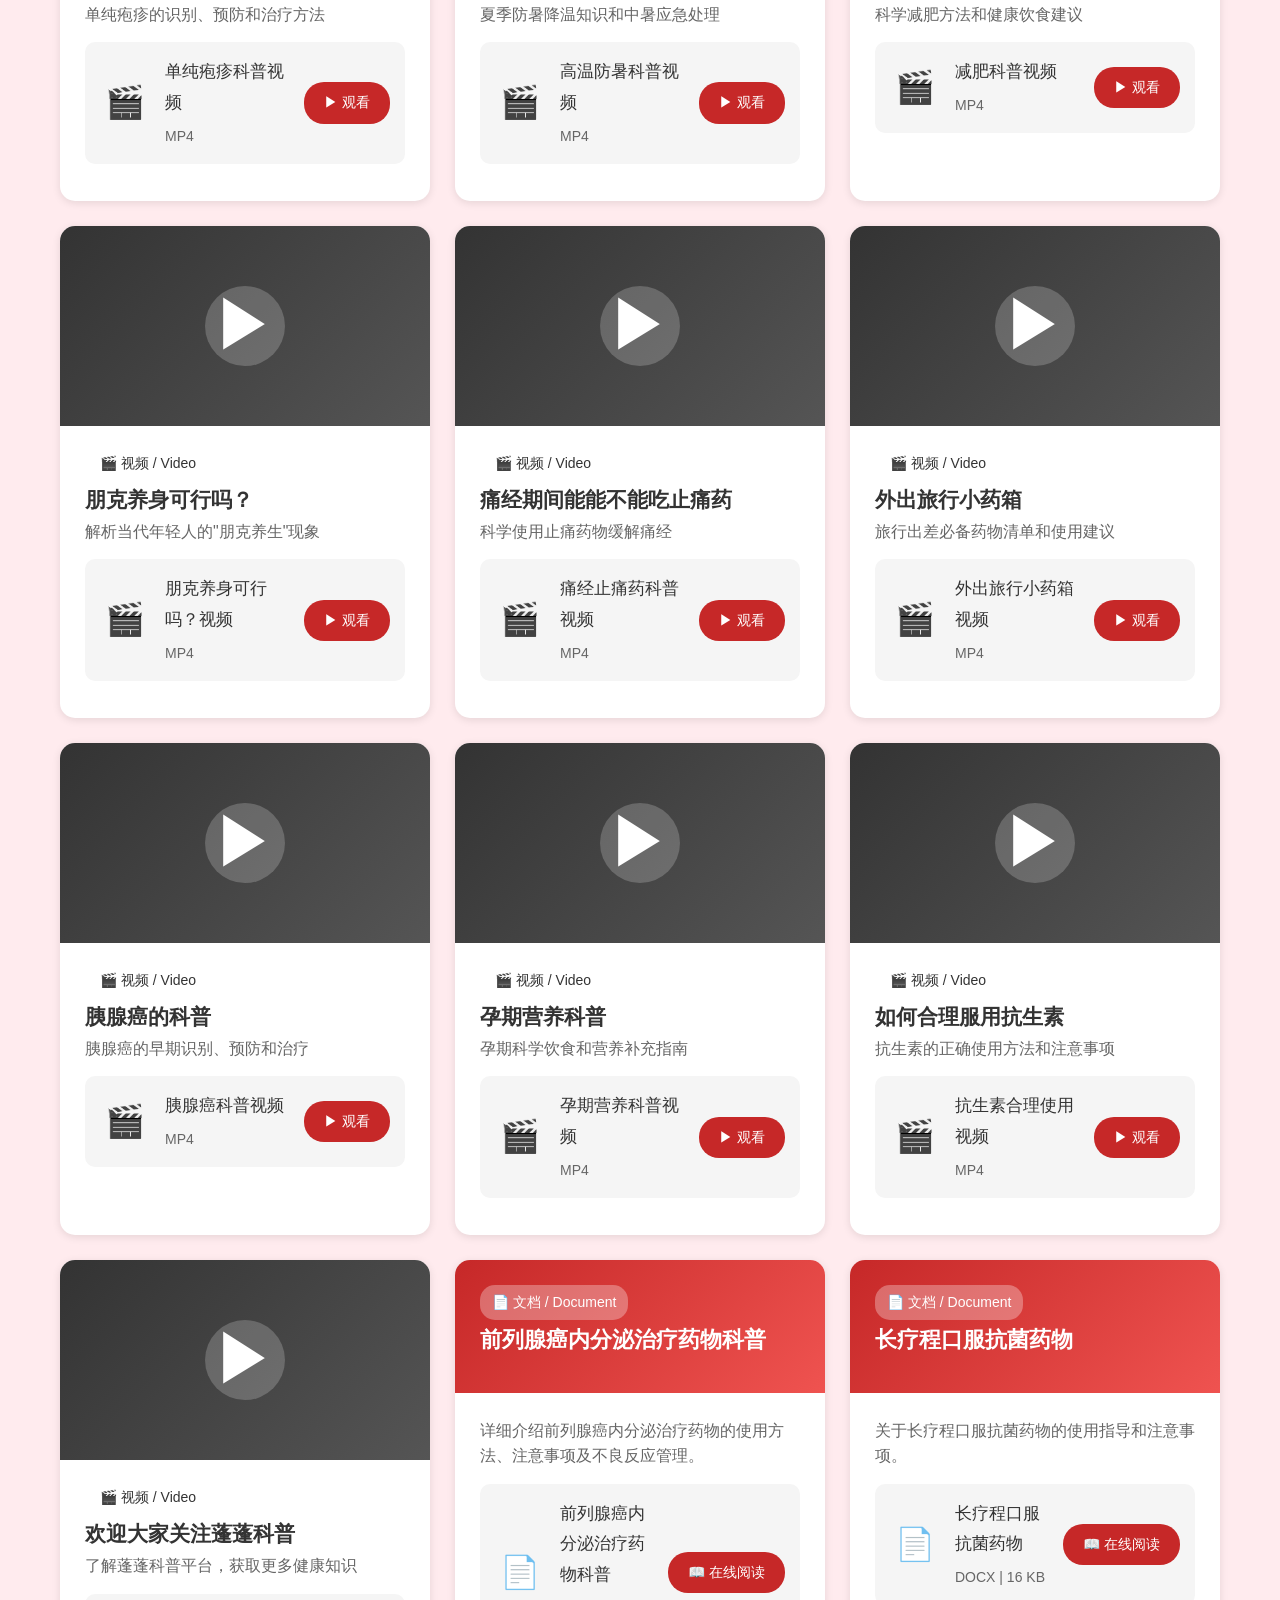
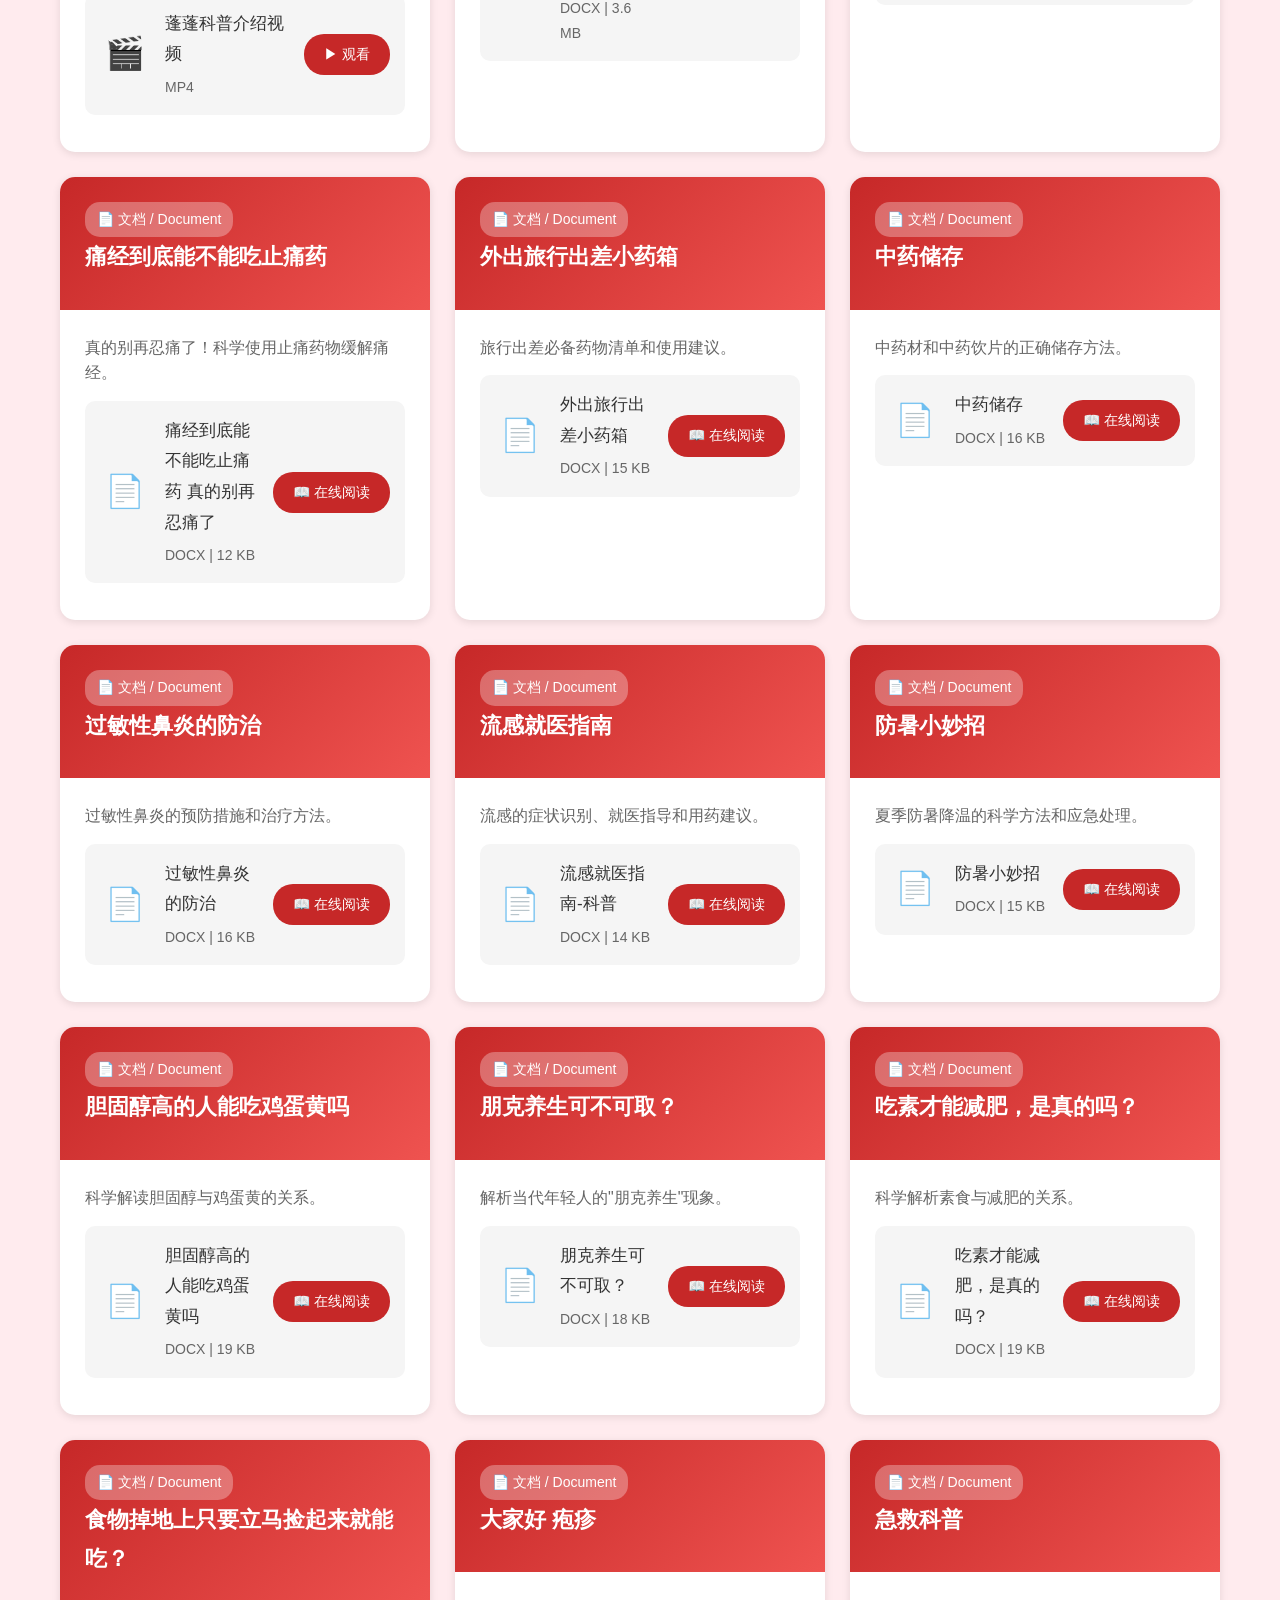
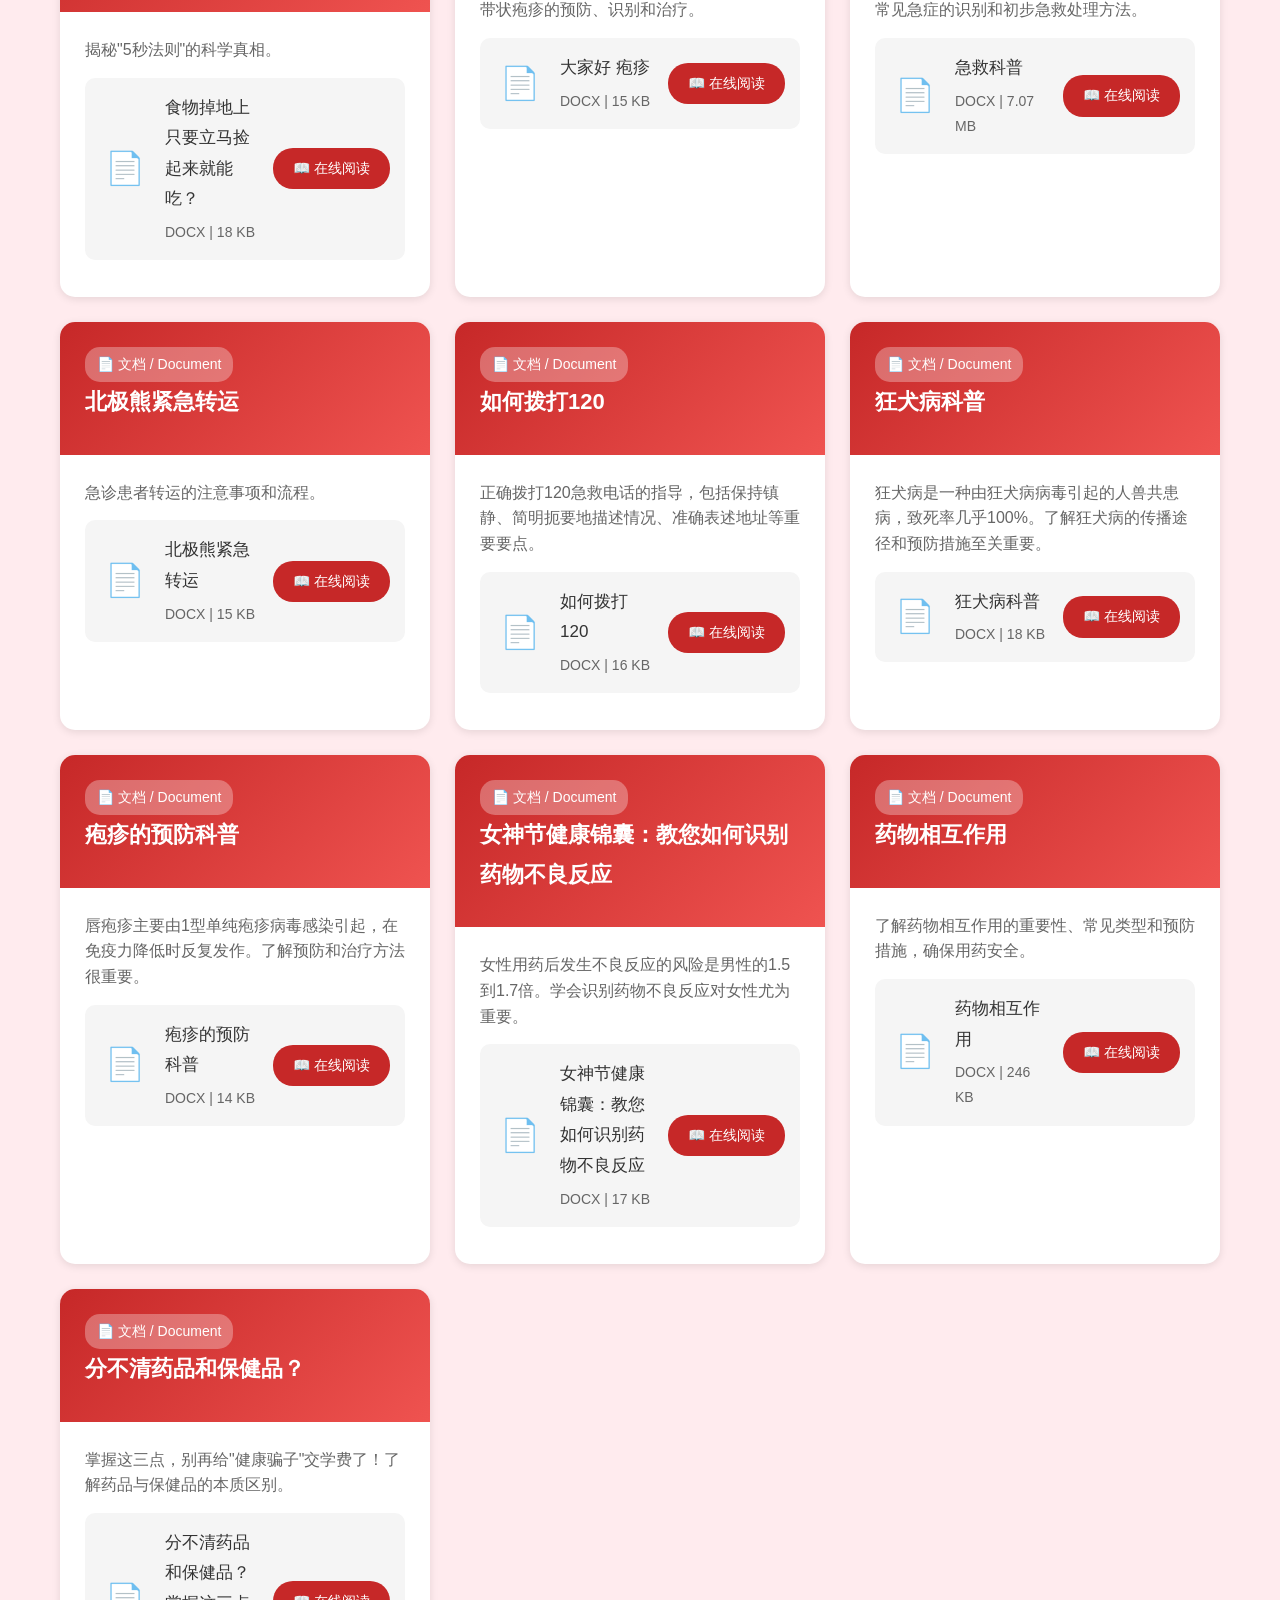
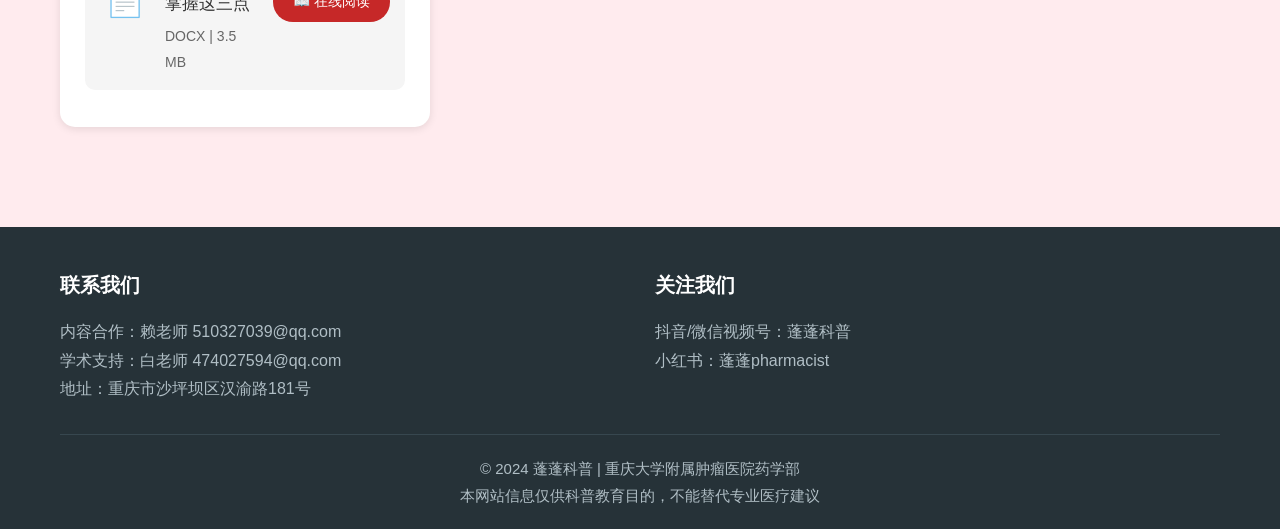
==== commit 6710004c: "添加专题区新内容：分不清药品和保健品？ 在专题区添加第21个文档专题"分不清药品和保健品？掌握这三点"， 内容包括： - 药品与保健品的法律定义和本质区别 - "国药准字"与"蓝帽子"的识别方法 - " ====
--- a/pages/topics.html
+++ b/pages/topics.html
@@ -1288,6 +1288,33 @@
                                 <div class="file-action">
                                     <a href="javascript:void(0)" onclick="showDocumentPreview('药物相互作用')" class="lang-zh">📖 在线阅读</a>
                                     <a href="javascript:void(0)" onclick="showDocumentPreview('Drug Interactions')" class="lang-en hidden">📖 Read Online</a>
+                                </div>
+                            </li>
+                        </ul>
+                    </div>
+                </div>
+
+                <!-- 文档专题 21 -->
+                <div class="topic-card" data-type="document">
+                    <div class="topic-header">
+                        <span class="topic-type">📄 文档 / Document</span>
+                        <h3 class="lang-zh">分不清药品和保健品？</h3>
+                        <h3 class="lang-en hidden">Medicine vs Health Supplements</h3>
+                    </div>
+                    <div class="topic-content">
+                        <p class="lang-zh">掌握这三点，别再给"健康骗子"交学费了！了解药品与保健品的本质区别。</p>
+                        <p class="lang-en hidden">Learn the key differences between medicines and health supplements. Don't fall for health scams!</p>
+                        <ul class="file-list">
+                            <li>
+                                <div class="file-icon">📄</div>
+                                <div class="file-info">
+                                    <div class="file-name lang-zh">分不清药品和保健品？掌握这三点</div>
+                                    <div class="file-name lang-en hidden">Medicine vs Health Supplements</div>
+                                    <div class="file-meta">DOCX | 3.5 MB</div>
+                                </div>
+                                <div class="file-action">
+                                    <a href="javascript:void(0)" onclick="showDocumentPreview('分不清药品和保健品')" class="lang-zh">📖 在线阅读</a>
+                                    <a href="javascript:void(0)" onclick="showDocumentPreview('Medicine vs Health Supplements')" class="lang-en hidden">📖 Read Online</a>
                                 </div>
                             </li>
                         </ul>
@@ -1717,6 +1744,41 @@
                 <p>对于需要长期服用多种药物的患者，定期监测相关指标和药物浓度。</p>
                 <p><strong>4. 了解常见风险组合</strong></p>
                 <p>特别注意：抗凝药+阿司匹林、降压药+某些感冒药、抗抑郁药+MAOI抑制剂等高风险组合。</p>
+            `,
+            '分不清药品和保健品': `
+                <h4>分不清药品和保健品？掌握这三点，别再给"健康骗子"交学费了！</h4>
+                <p>在追求健康的路上，很多朋友常被琳琅满目的包装搞晕了头：生病了是吃药还是吃保健品？邻居推荐的"神药"到底靠不靠谱？大家好，欢迎来到本期蓬蓬科普。今天我们要拆解一个关乎家家户户健康的核心话题：药品与保健品，它们到底是不是一回事？</p>
+                <h4>一、定位之差：治病与调理的本质区别</h4>
+                <p>首先我们要明确，药品与保健品的法律定义有着天壤之别。</p>
+                <p><strong>药品的定义：</strong>根据国家《药品管理法》的规定，药品是指用于预防、治疗、诊断人的疾病，有目的地调节人的生理机能，并规定有适应症或者功能主治、用法和用量的物质。简单来说，药品的使命就是"治病"。</p>
+                <p>无论是高血压需要服用的降压药，还是感冒发烧时使用的退烧药，其核心价值在于临床治疗效果。</p>
+                <p><strong>保健品的定义：</strong>而大家常说的"保健品"，在法律意义上更多指向保健食品。根据《食品安全法》，它是指声称具有特定保健功能或者以补充维生素、矿物质为目的的食品。它的本质是食品，主要用于调节机体功能，适用于特定人群，但不以治疗疾病为目的。</p>
+                <h4>二、包装之辨：认准"出生证明"与"蓝帽子"</h4>
+                <p>想要快速分辨两者，最科学的方法是看包装上的"身份信息"。</p>
+                <p><strong>药品的"身份证"：国药准字</strong></p>
+                <p>正规药品的包装必须标注：药品名称、成分、适应症、用法用量、不良反应、禁忌及有效期等。</p>
+                <p>最关键的是看批准文号，它通常印有"国药准字"字样，标准格式为：国药准字 + 1位字母 + 8位数字。</p>
+                <ul>
+                    <li>H：代表化学药</li>
+                    <li>Z：代表中药</li>
+                    <li>S：代表生物制品</li>
+                </ul>
+                <p><strong>保健食品的"通行证"：蓝帽子</strong></p>
+                <p>正规的保健食品包装上，必须具备一个醒目的蓝色草帽形状标志，下方印有批准文号，如"国食健字"或"食健备"。</p>
+                <p>如果没有这个"蓝帽子"，它可能只是普通的滋补品或普通食品，甚至可能是违规宣传的产品。</p>
+                <h4>三、风险警示：警惕"泛保健品"的陷阱</h4>
+                <p>除了正规的保健食品，市场上还存在一类"泛保健品"。它们往往没有取得保健食品的批准文号，却通过夸大宣传，混淆化妆品、医疗器械甚至是普通食品的边界。</p>
+                <p>这类产品由于缺乏统一的法定标准和监管，最容易滋生虚假宣传。消费者在购买时，务必保持理性，确认产品类别，切勿被天花乱坠的功效描述蒙蔽双眼。</p>
+                <h4>四、蓬蓬支招：三句话识别健康骗子</h4>
+                <p>为了守护家人的钱包与健康，请记住以下三条金律：</p>
+                <p><strong>1. 身体不适找医生，莫信群里"讲座"</strong></p>
+                <p>生病了首选去正规医院，任何所谓的"健康讲座"都不能替代医生的专业诊断。</p>
+                <p><strong>2. 认准蓝帽去正规，贪小便宜吃大亏</strong></p>
+                <p>购买保健食品必须看准"蓝帽子"和批准文号，且务必通过正规药店或官方平台购买。</p>
+                <p><strong>3. 立竿见影必有诈，吹得越神越要怕</strong></p>
+                <p>凡是听到专家教授宣称某款保健品"吃完立竿见影"、"包治百病"的，请直接拉黑，那一定是骗子！</p>
+                <p>健康是自己的，擦亮眼睛最重要。</p>
+                <p>如果您觉得这篇文章有用，请动动手指，转发给身边的长辈们。让我们一起科学养生，远离骗局！</p>
             `
         };
 
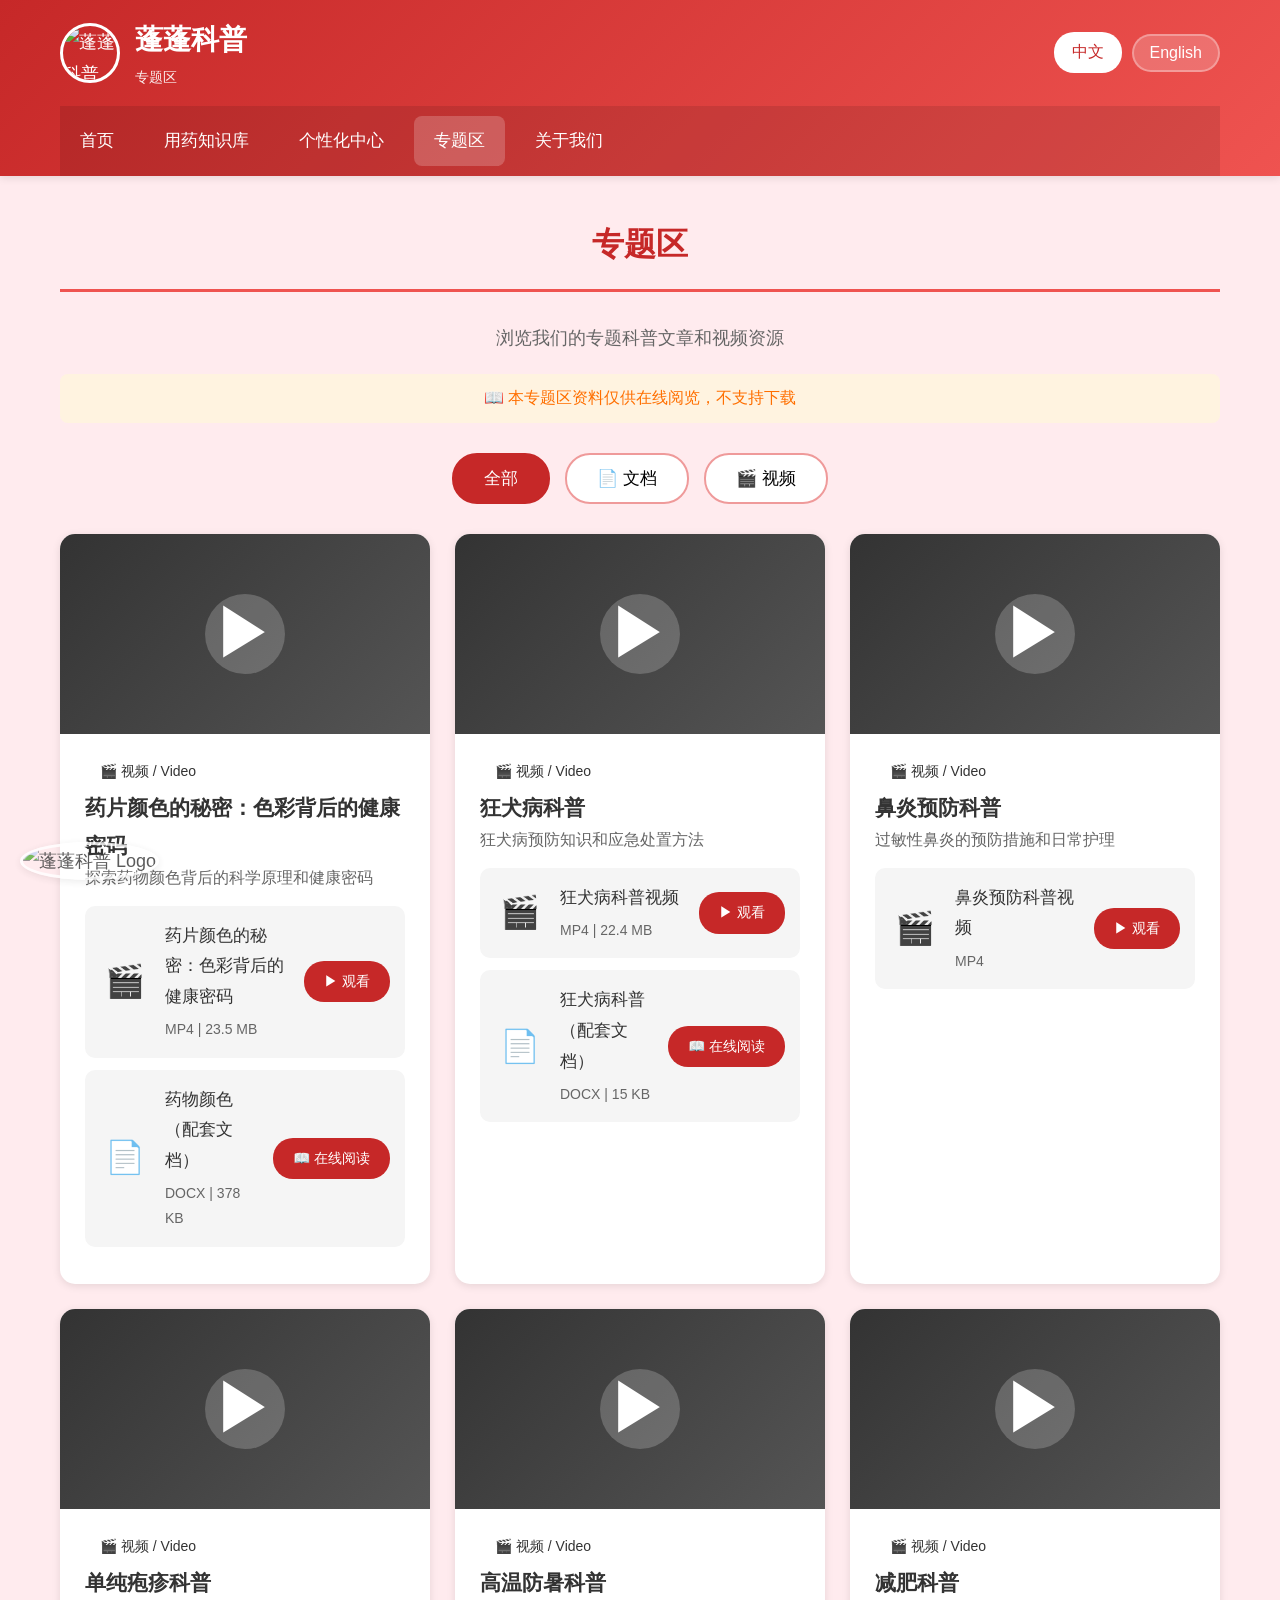
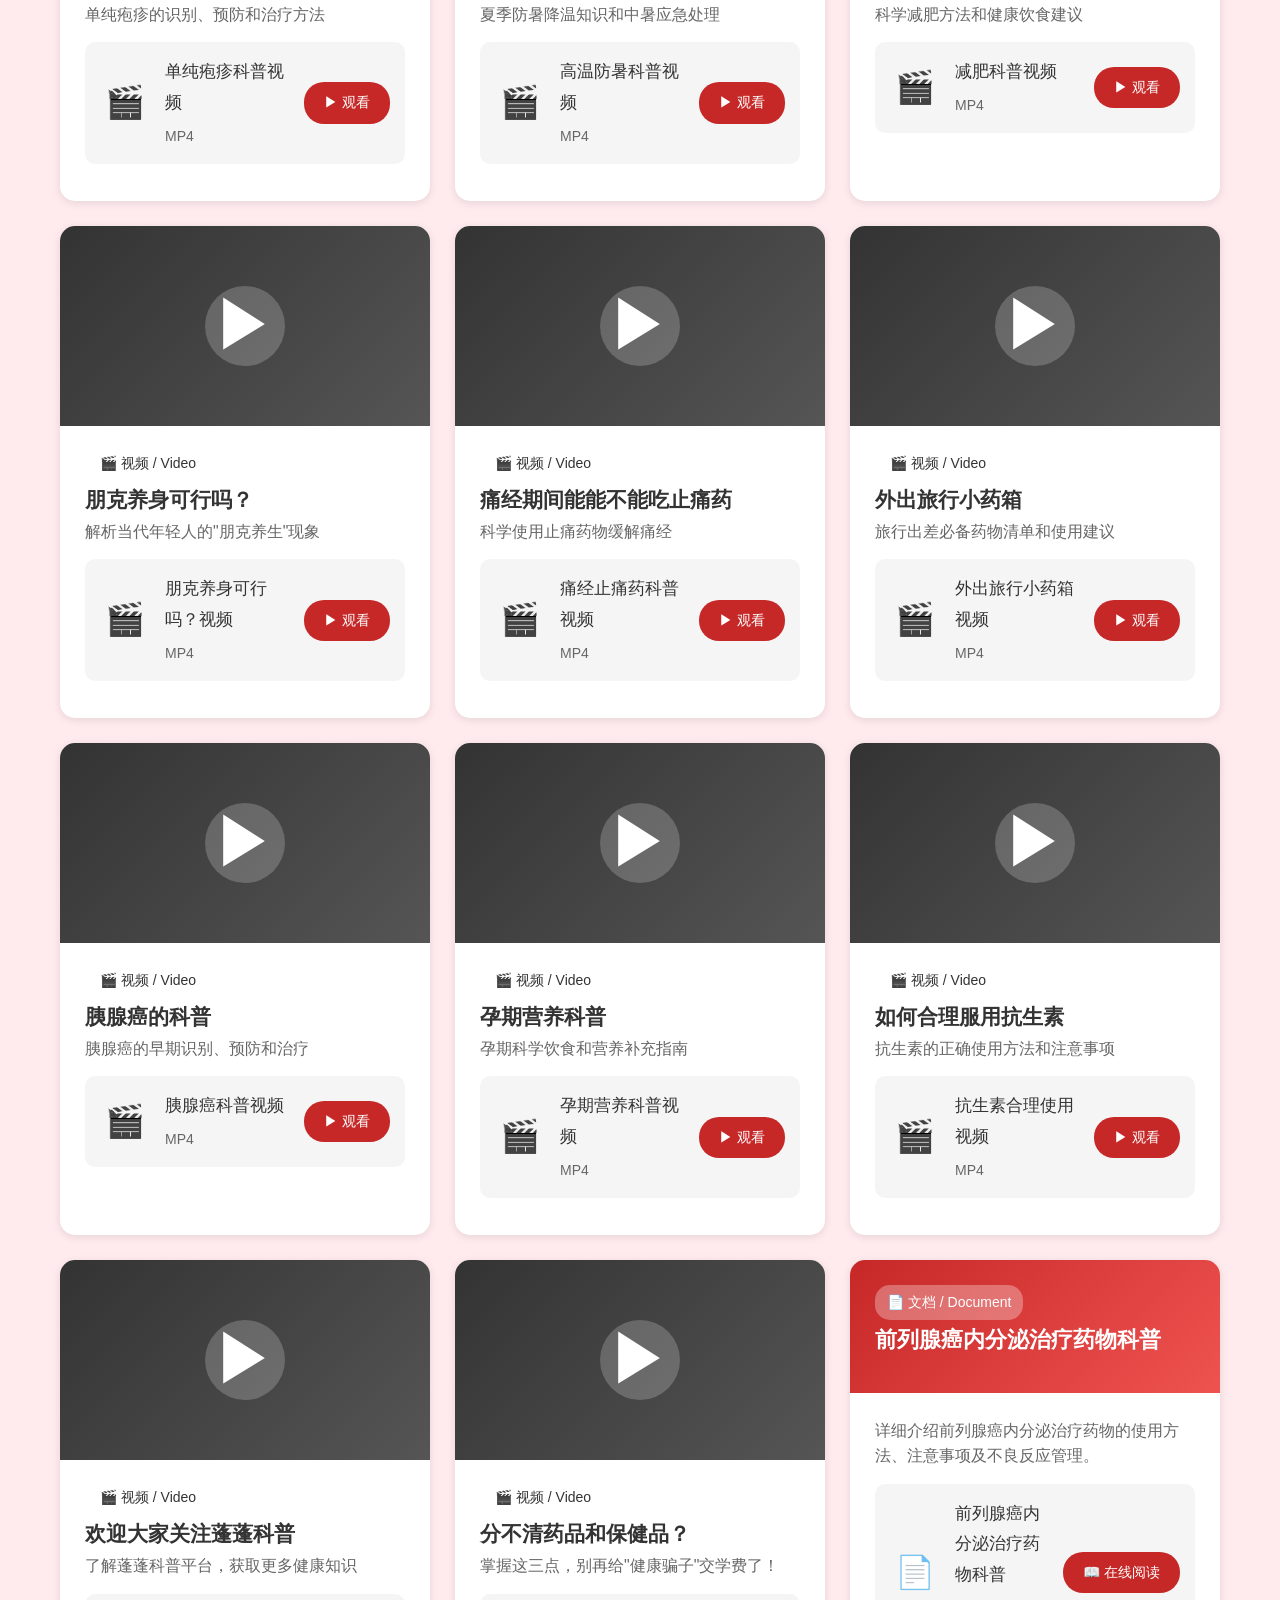
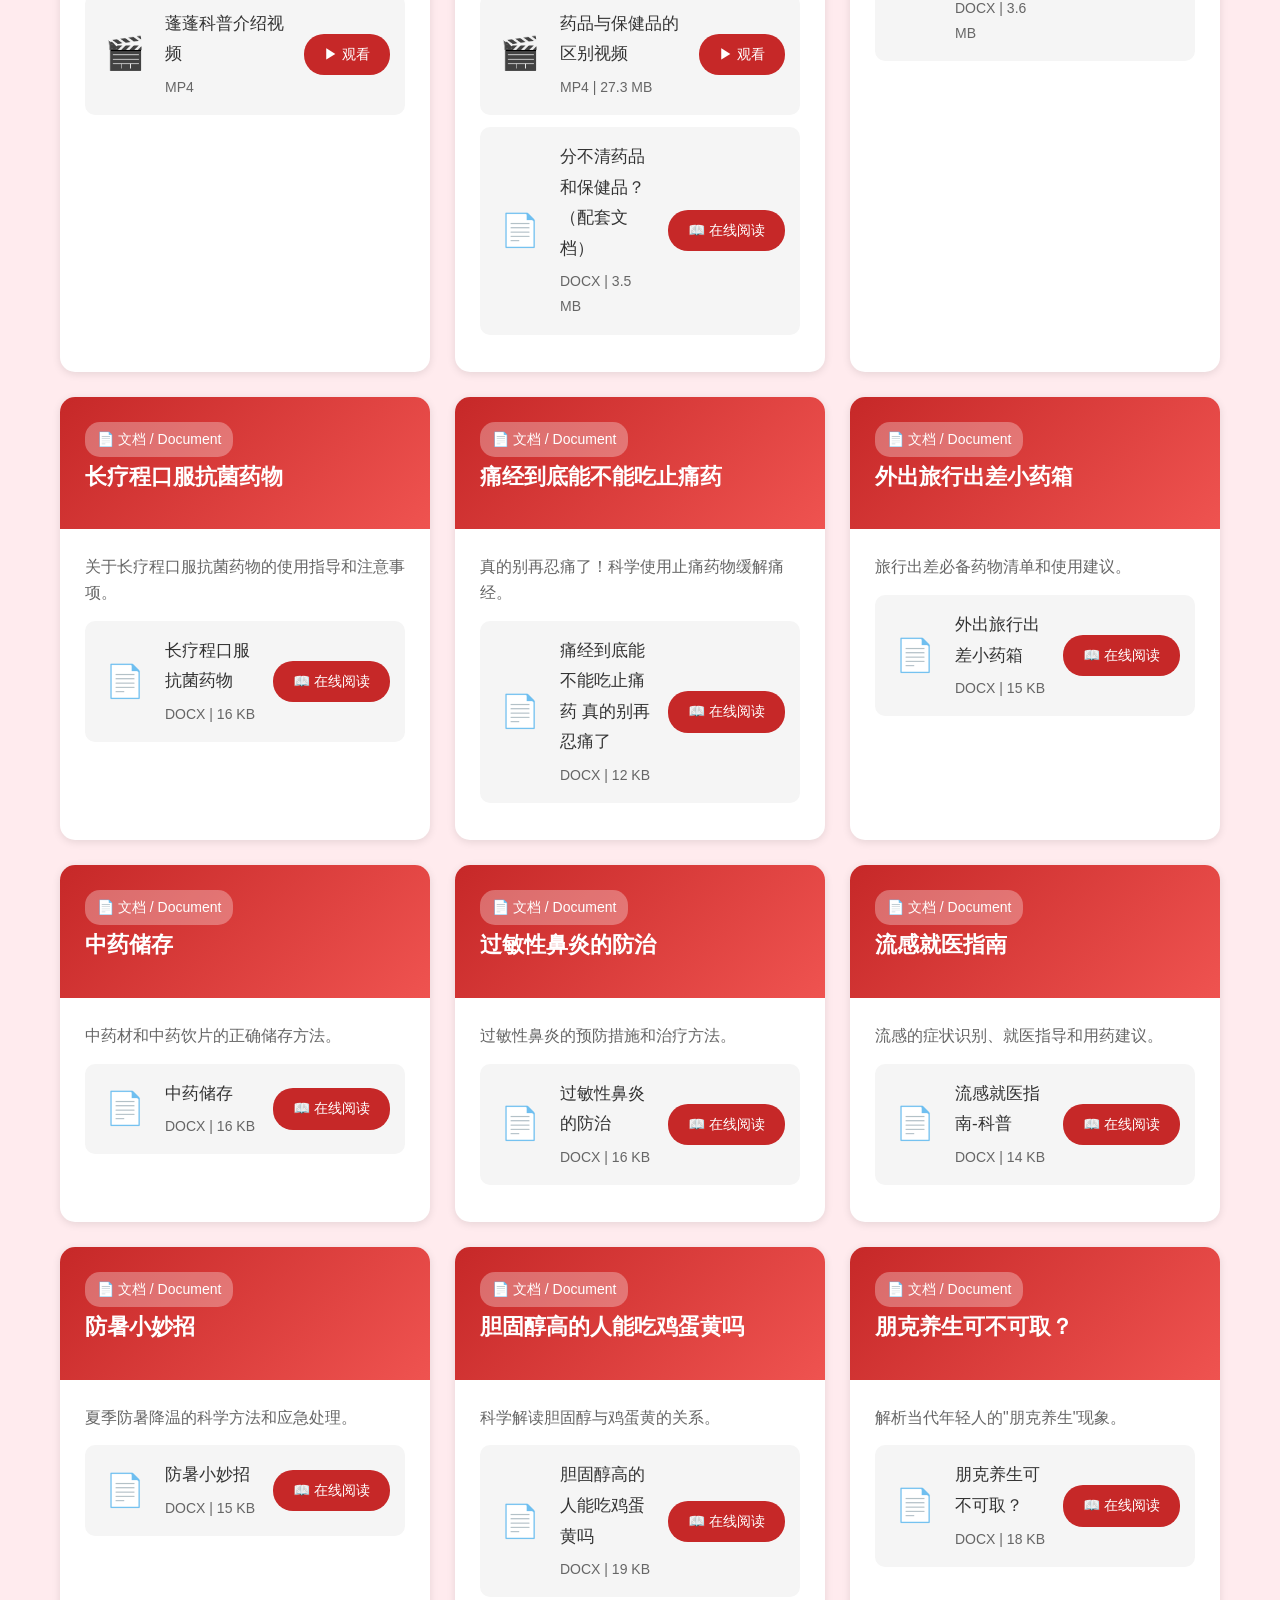
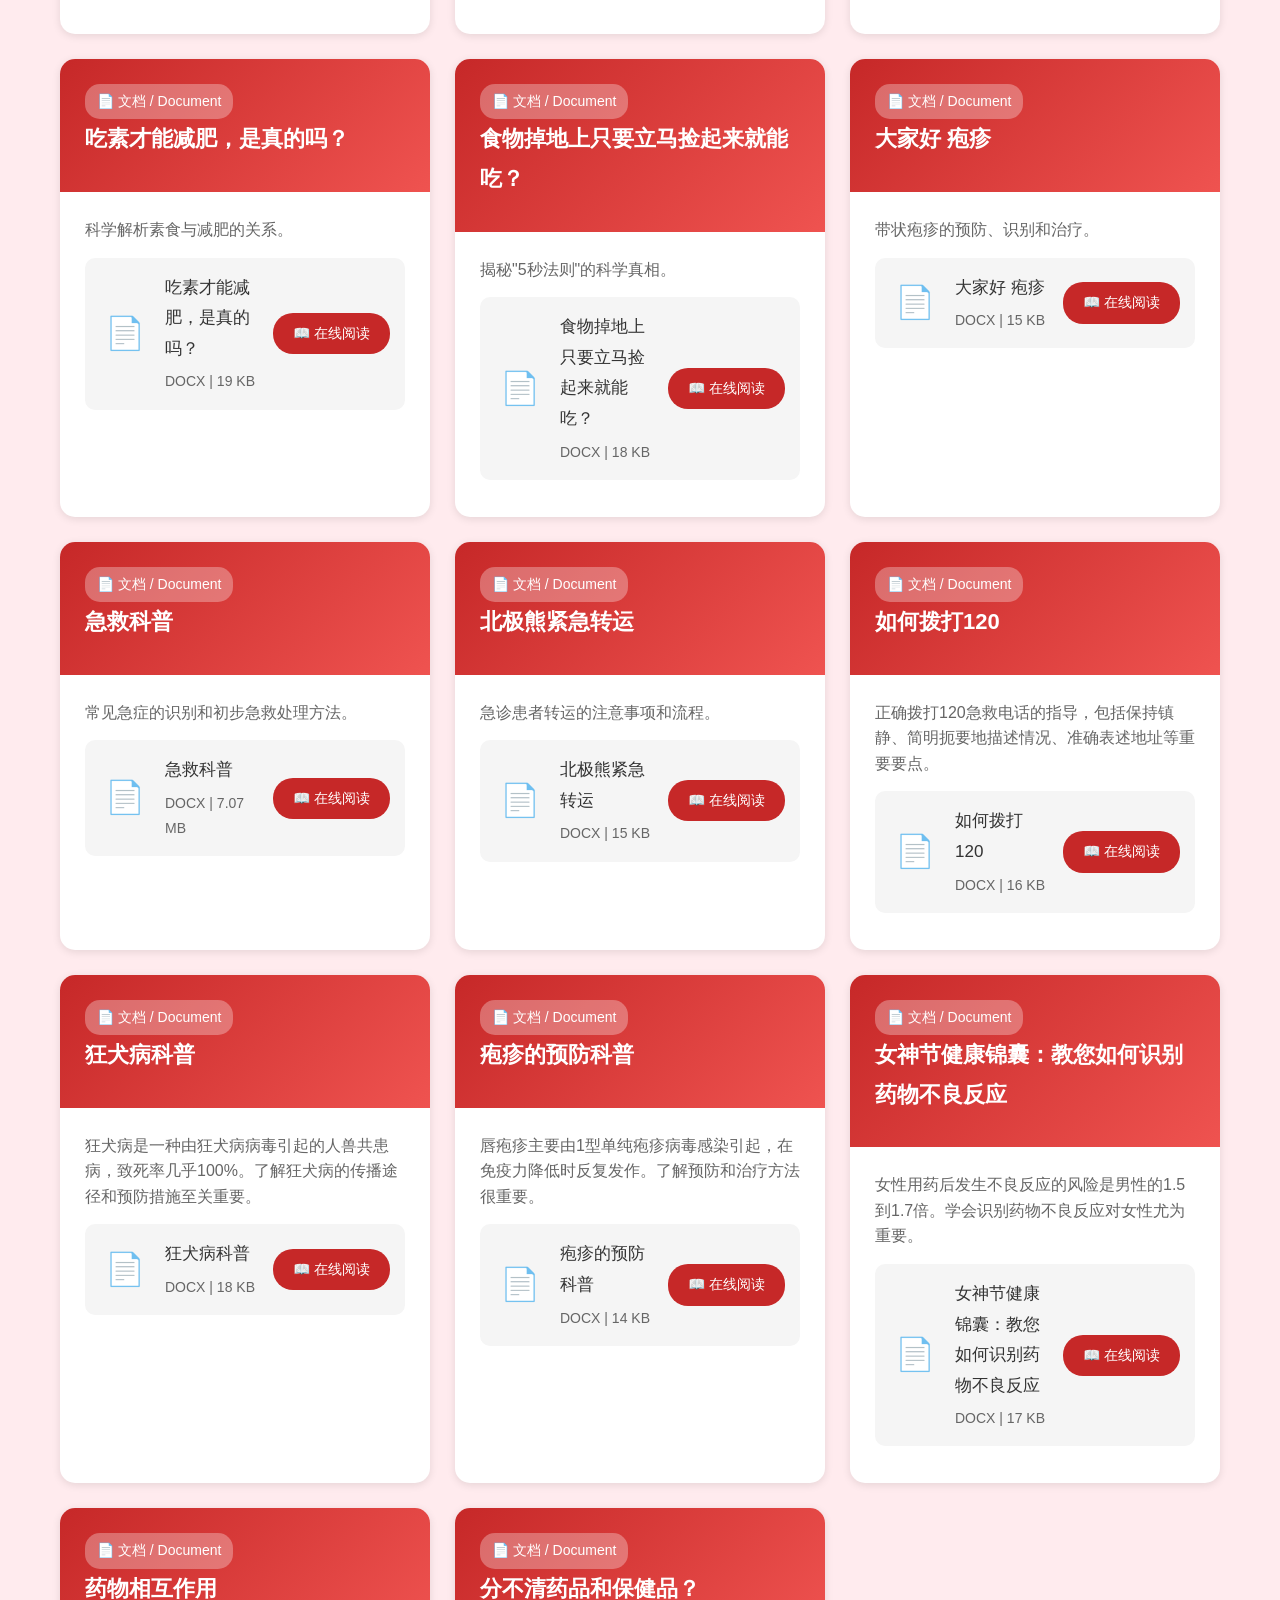
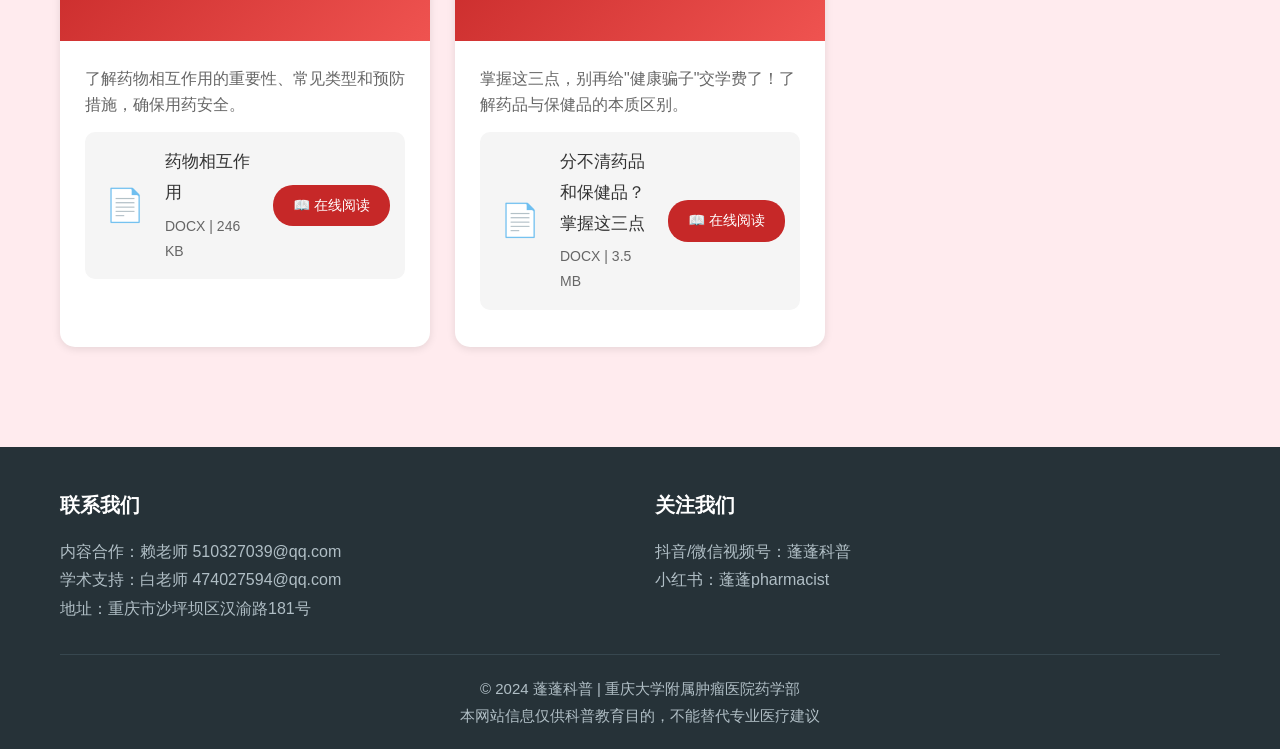
==== commit 4bf5ebf9: "添加专题区视频：药品与保健品的区别 - 新增视频专题14：分不清药品和保健品？ - 添加MP4视频文件到static/topics目录 - 在topics.html中添加视频专题卡片，包含中英双语 -" ====
--- a/pages/topics.html
+++ b/pages/topics.html
@@ -748,6 +748,48 @@
                                 <div class="file-action">
                                     <a href="../static/topics/欢迎大家关注蓬蓬科普.mp4" target="_blank" class="lang-zh">▶ 观看</a>
                                     <a href="../static/topics/欢迎大家关注蓬蓬科普.mp4" target="_blank" class="lang-en hidden">▶ Watch</a>
+                                </div>
+                            </li>
+                        </div>
+                    </div>
+                </div>
+
+                <!-- 视频专题 14 -->
+                <div class="topic-card video-card" data-type="video">
+                    <div class="topic-header">
+                        <div class="video-preview" onclick="openVideoModal('药品与保健品的区别')">
+                            <span>▶</span>
+                        </div>
+                    </div>
+                    <div class="topic-content">
+                        <span class="topic-type">🎬 视频 / Video</span>
+                        <h3 class="lang-zh">分不清药品和保健品？</h3>
+                        <h3 class="lang-en hidden">Medicine vs Health Supplements</h3>
+                        <p class="lang-zh">掌握这三点，别再给"健康骗子"交学费了！</p>
+                        <p class="lang-en hidden">Learn key differences between medicines and health supplements</p>
+                        <div class="file-list">
+                            <li>
+                                <div class="file-icon">🎬</div>
+                                <div class="file-info">
+                                    <div class="file-name lang-zh">药品与保健品的区别视频</div>
+                                    <div class="file-name lang-en hidden">Medicine vs Supplements Video</div>
+                                    <div class="file-meta">MP4 | 27.3 MB</div>
+                                </div>
+                                <div class="file-action">
+                                    <a href="../static/topics/药品与保健品的区别.mp4" target="_blank" class="lang-zh">▶ 观看</a>
+                                    <a href="../static/topics/药品与保健品的区别.mp4" target="_blank" class="lang-en hidden">▶ Watch</a>
+                                </div>
+                            </li>
+                            <li>
+                                <div class="file-icon">📄</div>
+                                <div class="file-info">
+                                    <div class="file-name lang-zh">分不清药品和保健品？（配套文档）</div>
+                                    <div class="file-name lang-en hidden">Medicine vs Supplements (Document)</div>
+                                    <div class="file-meta">DOCX | 3.5 MB</div>
+                                </div>
+                                <div class="file-action">
+                                    <a href="javascript:void(0)" onclick="showDocumentPreview('分不清药品和保健品')" class="lang-zh">📖 在线阅读</a>
+                                    <a href="javascript:void(0)" onclick="showDocumentPreview('Medicine vs Health Supplements')" class="lang-en hidden">📖 Read Online</a>
                                 </div>
                             </li>
                         </div>
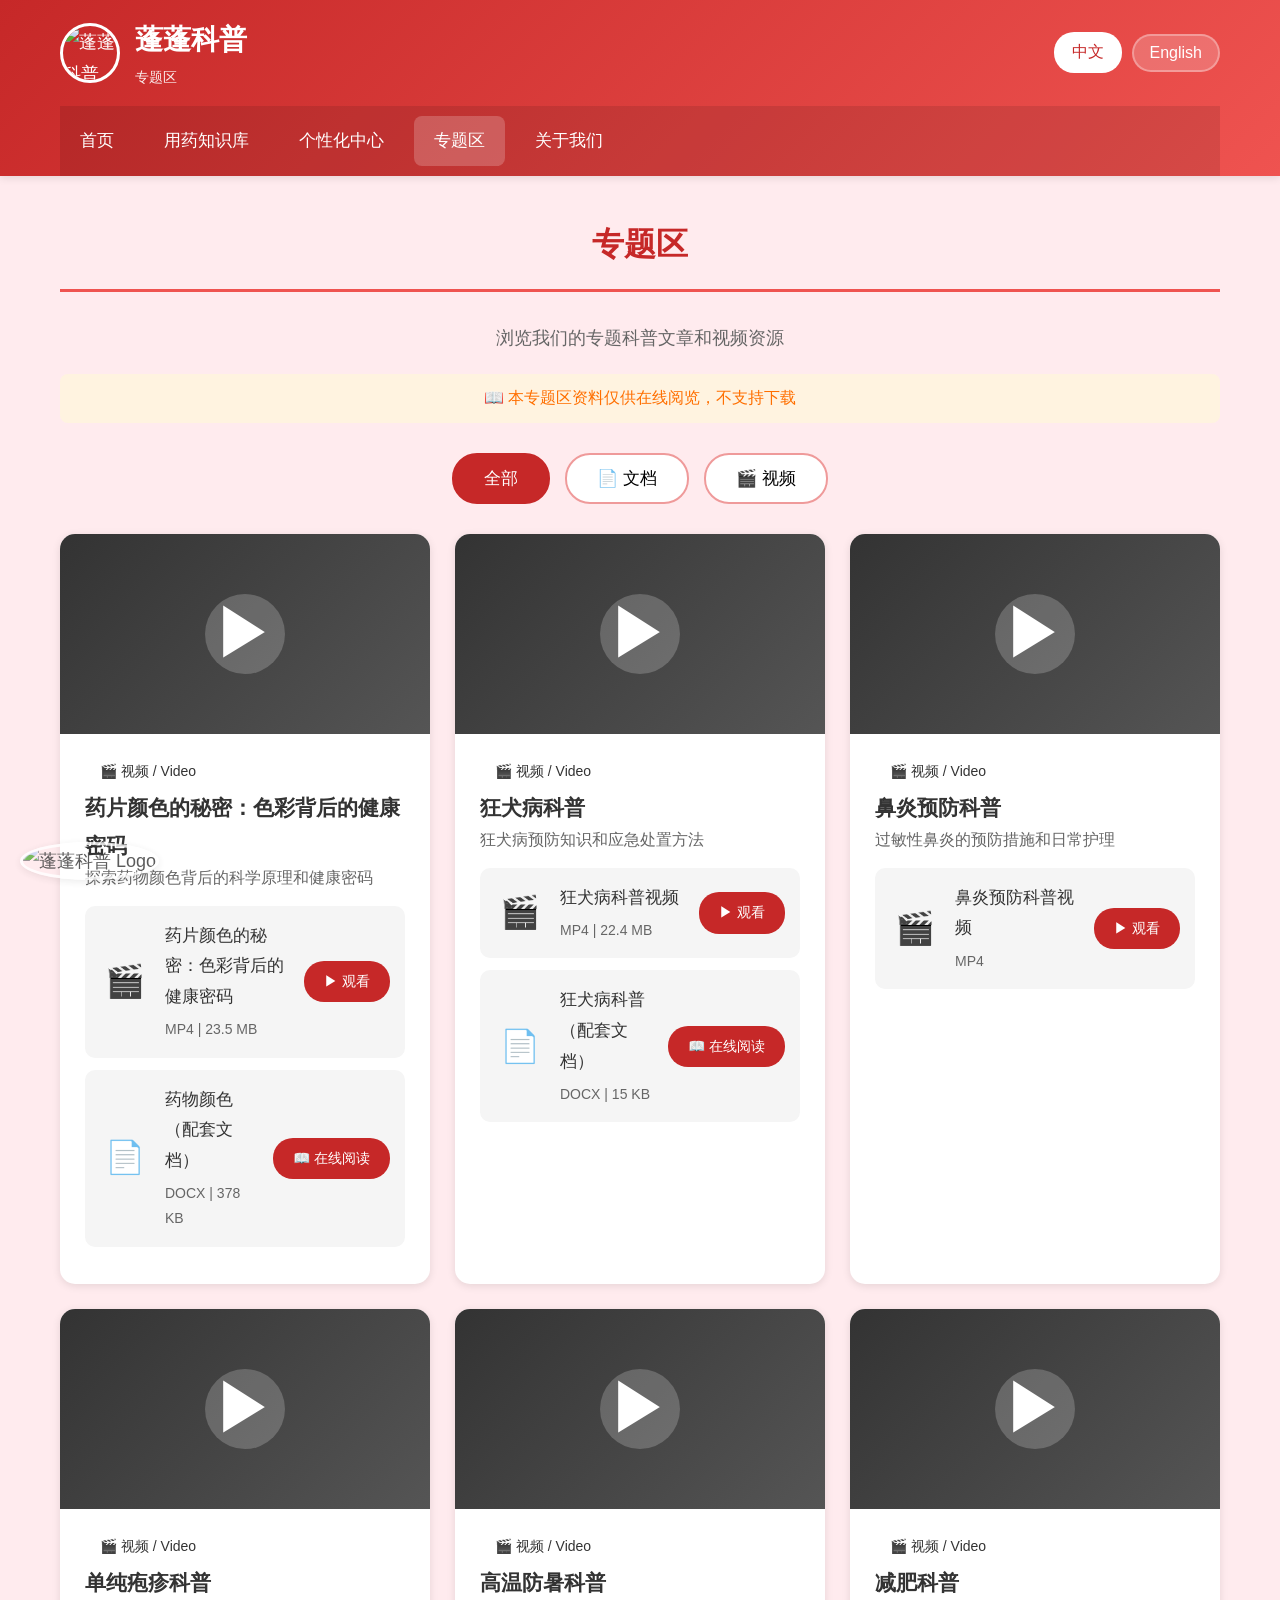
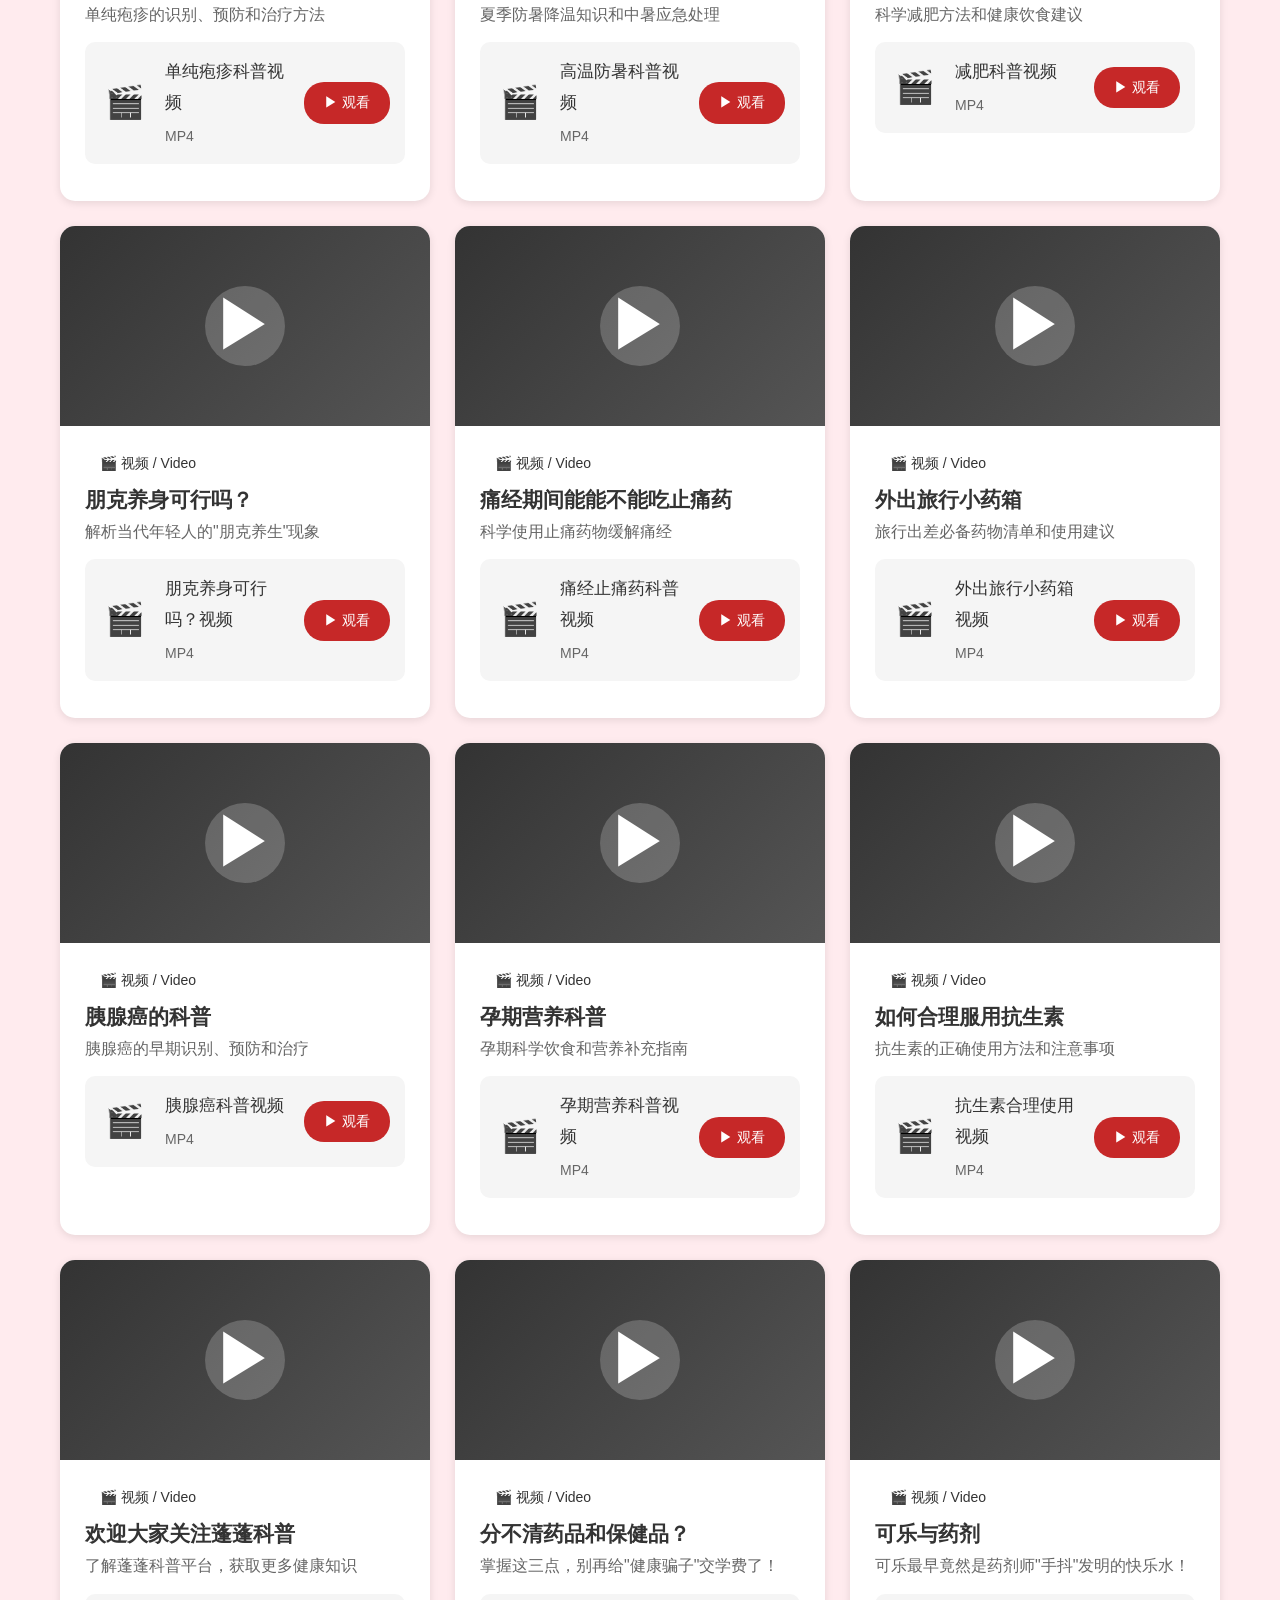
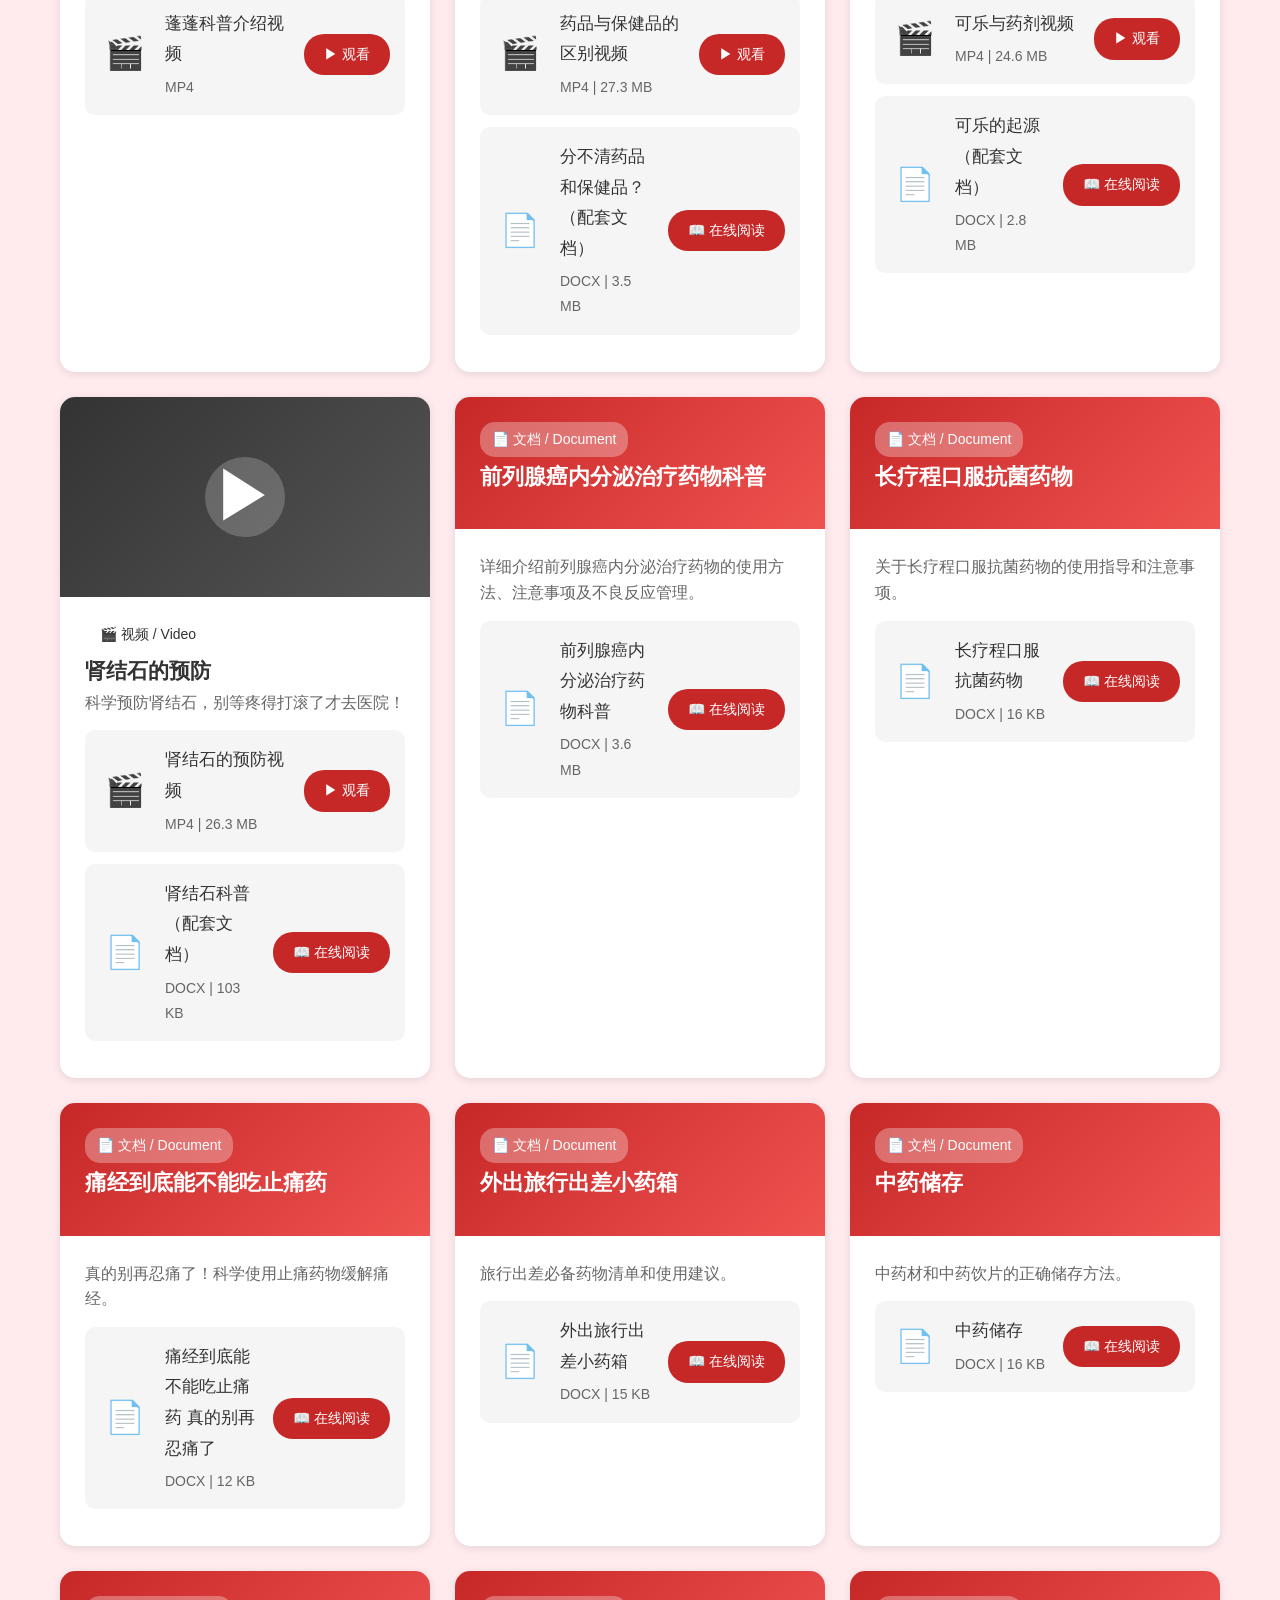
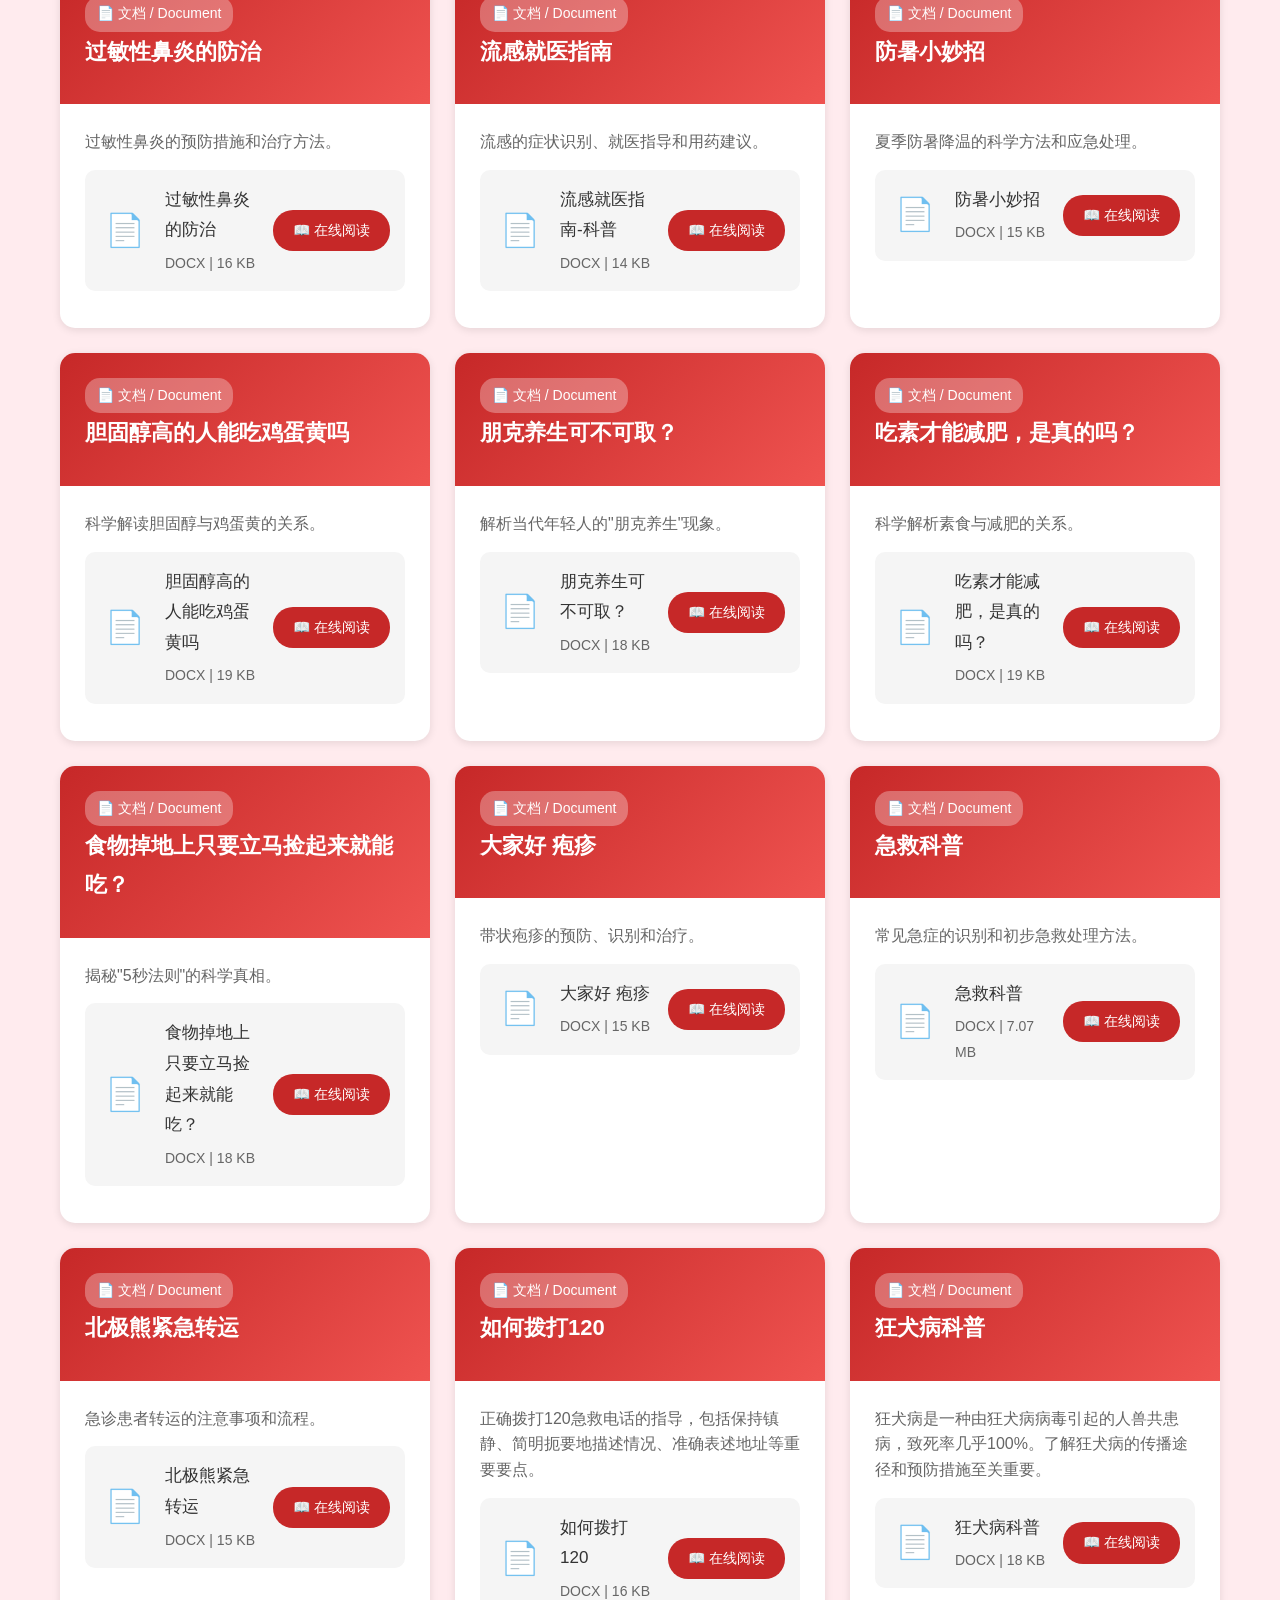
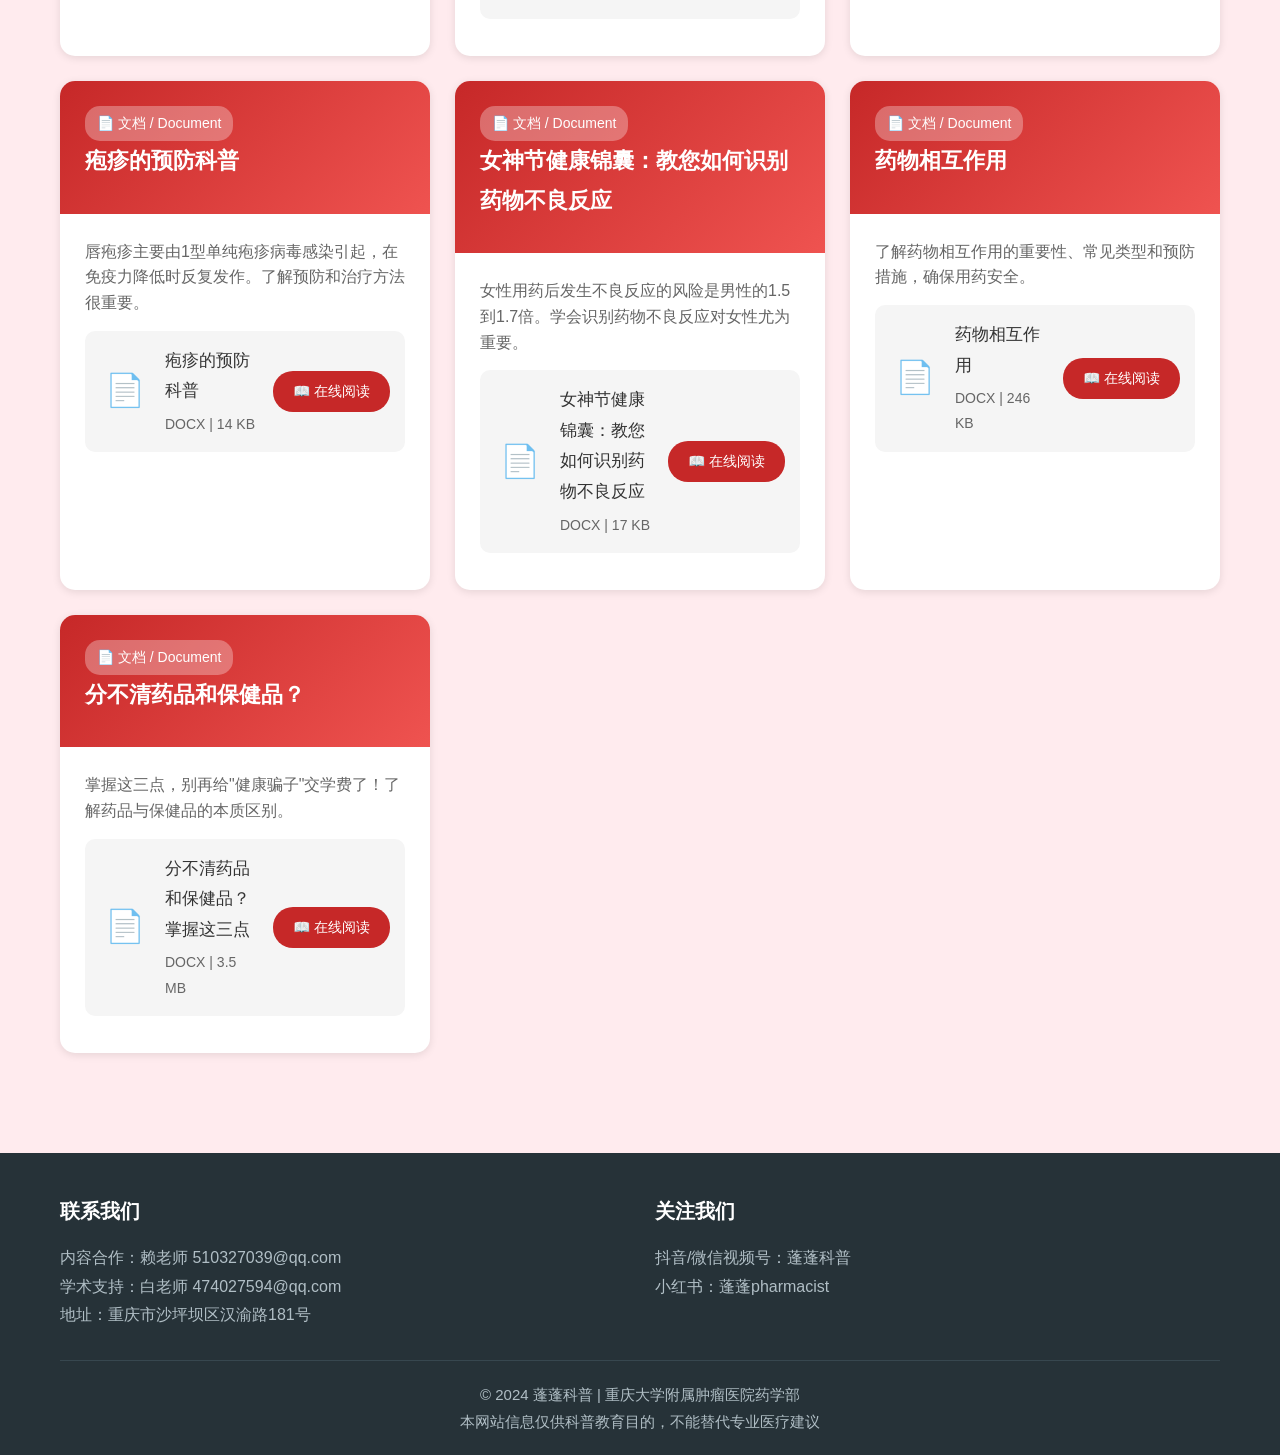
==== commit c1900e26: "添加专题区新内容：可乐与药剂、肾结石的预防 新增两个科普专题视频及配套文档在线预览内容  Co-Authored-By: Claude Opus 4.6 <noreply@anthropic.com>" ====
--- a/pages/topics.html
+++ b/pages/topics.html
@@ -4,6 +4,8 @@
     <meta charset="UTF-8">
     <meta name="viewport" content="width=device-width, initial-scale=1.0">
     <meta name="description" content="蓬蓬科普专题区 - 专题科普文章和视频资源">
+    <meta name="author" content="重庆大学附属肿瘤医院药学部">
+    <link rel="canonical" href="https://feibaibai.github.io/pengpeng-health-education/pages/topics.html">
     <title>专题区 - 蓬蓬科普 Pengpeng Health</title>
     <link rel="stylesheet" href="../static/css/style.css">
     <style>
@@ -796,6 +798,90 @@
                     </div>
                 </div>
 
+                <!-- 视频专题 15 -->
+                <div class="topic-card video-card" data-type="video">
+                    <div class="topic-header">
+                        <div class="video-preview" onclick="openVideoModal('可乐与药剂')">
+                            <span>▶</span>
+                        </div>
+                    </div>
+                    <div class="topic-content">
+                        <span class="topic-type">🎬 视频 / Video</span>
+                        <h3 class="lang-zh">可乐与药剂</h3>
+                        <h3 class="lang-en hidden">Cola and Medicine</h3>
+                        <p class="lang-zh">可乐最早竟然是药剂师"手抖"发明的快乐水！</p>
+                        <p class="lang-en hidden">Cola was originally invented by a pharmacist!</p>
+                        <div class="file-list">
+                            <li>
+                                <div class="file-icon">🎬</div>
+                                <div class="file-info">
+                                    <div class="file-name lang-zh">可乐与药剂视频</div>
+                                    <div class="file-name lang-en hidden">Cola and Medicine Video</div>
+                                    <div class="file-meta">MP4 | 24.6 MB</div>
+                                </div>
+                                <div class="file-action">
+                                    <a href="../static/topics/可乐与药剂.mp4" target="_blank" class="lang-zh">▶ 观看</a>
+                                    <a href="../static/topics/可乐与药剂.mp4" target="_blank" class="lang-en hidden">▶ Watch</a>
+                                </div>
+                            </li>
+                            <li>
+                                <div class="file-icon">📄</div>
+                                <div class="file-info">
+                                    <div class="file-name lang-zh">可乐的起源（配套文档）</div>
+                                    <div class="file-name lang-en hidden">The Origin of Cola (Document)</div>
+                                    <div class="file-meta">DOCX | 2.8 MB</div>
+                                </div>
+                                <div class="file-action">
+                                    <a href="javascript:void(0)" onclick="showDocumentPreview('可乐的起源')" class="lang-zh">📖 在线阅读</a>
+                                    <a href="javascript:void(0)" onclick="showDocumentPreview('The Origin of Cola')" class="lang-en hidden">📖 Read Online</a>
+                                </div>
+                            </li>
+                        </div>
+                    </div>
+                </div>
+
+                <!-- 视频专题 16 -->
+                <div class="topic-card video-card" data-type="video">
+                    <div class="topic-header">
+                        <div class="video-preview" onclick="openVideoModal('肾结石的预防')">
+                            <span>▶</span>
+                        </div>
+                    </div>
+                    <div class="topic-content">
+                        <span class="topic-type">🎬 视频 / Video</span>
+                        <h3 class="lang-zh">肾结石的预防</h3>
+                        <h3 class="lang-en hidden">Kidney Stone Prevention</h3>
+                        <p class="lang-zh">科学预防肾结石，别等疼得打滚了才去医院！</p>
+                        <p class="lang-en hidden">Scientific prevention of kidney stones</p>
+                        <div class="file-list">
+                            <li>
+                                <div class="file-icon">🎬</div>
+                                <div class="file-info">
+                                    <div class="file-name lang-zh">肾结石的预防视频</div>
+                                    <div class="file-name lang-en hidden">Kidney Stone Prevention Video</div>
+                                    <div class="file-meta">MP4 | 26.3 MB</div>
+                                </div>
+                                <div class="file-action">
+                                    <a href="../static/topics/肾结石的预防.mp4" target="_blank" class="lang-zh">▶ 观看</a>
+                                    <a href="../static/topics/肾结石的预防.mp4" target="_blank" class="lang-en hidden">▶ Watch</a>
+                                </div>
+                            </li>
+                            <li>
+                                <div class="file-icon">📄</div>
+                                <div class="file-info">
+                                    <div class="file-name lang-zh">肾结石科普（配套文档）</div>
+                                    <div class="file-name lang-en hidden">Kidney Stone Education (Document)</div>
+                                    <div class="file-meta">DOCX | 103 KB</div>
+                                </div>
+                                <div class="file-action">
+                                    <a href="javascript:void(0)" onclick="showDocumentPreview('肾结石科普')" class="lang-zh">📖 在线阅读</a>
+                                    <a href="javascript:void(0)" onclick="showDocumentPreview('Kidney Stone Education')" class="lang-en hidden">📖 Read Online</a>
+                                </div>
+                            </li>
+                        </div>
+                    </div>
+                </div>
+
                 <!-- 文档专题 1 -->
                 <div class="topic-card" data-type="document">
                     <div class="topic-header">
@@ -1471,6 +1557,41 @@
 
         // 文档内容数据库
         const documentsContent = {
+            '可乐的起源': `
+                <h4>可乐——全靠药剂师"手抖"才有的快乐水</h4>
+                <p>炎炎夏日，从冰箱里拿出一罐冰镇可乐，"噗"的一声拉开拉环——这声音，如此令人心旷神怡啊。</p>
+                <p>今天蓬蓬要跟家人们聊一个冷知识——知道吗，大家喜欢的快乐水，最早的时候并不是饮料，而是用来治病的"药水"！那它是怎么从药柜里一路"逆袭"到冰箱的呢？</p>
+                <h4>1. 药剂师的"意外发明"</h4>
+                <p>这个故事得从18世纪80年代说起。在美国佐治亚州亚特兰大，48岁的药剂师约翰·彭伯顿，因为身体不好，天天被各种病痛折磨。为了给自己治病，他在自家后院架起一口三角铜锅，开始捣鼓各种草药配方。他发现把古柯叶和可乐果混在一起的药水有止痛、提神、解乏的功效！他就把这个配方保存了起来——没错，可口可乐（Coca-Cola）的名字就是这么来的！</p>
+                <h4>2. 最初是"药酒"不是"饮料"</h4>
+                <p>当时的可乐可不是现在的气泡快乐水，而更像一种"保健药酒"。主要成分是由酒精、古柯提取液和咖啡因调配而成。后来亚特兰大颁布"禁酒令"，禁止销售含有酒精的饮料。于是彭伯顿调整了可乐的配方，他用苏打水代替了酒精——这就是可乐的雏形。</p>
+                <h4>3. 现代可乐≠当年的"药"</h4>
+                <p>经过时代变迁，现在的可乐也早已不是原来的模样。以前配方中的古柯叶被替换成不含毒物（古柯碱）的脱毒风味提取物，可乐果也因含有致癌的亚硝基化合物被咖啡因取代。所以家人们别想着喝可乐能治病，真生病了还是得去看的。</p>
+                <h4>4. 可乐好喝，但不能贪杯</h4>
+                <p>一罐330ml的可乐约含35克糖，相当于吃7块方糖。WHO建议成人每天糖摄入不超过25克。可乐虽好，但天天吨吨吨的可不是养生之道哦。</p>
+                <p>从1886年第一批可乐上市到现在全球大卖。从一锅苦涩的药剂到风靡全球的"快乐水"，可乐的诞生或许充满了药剂师的机缘巧合，但它的成功绝非偶然。</p>
+            `,
+            '肾结石科普': `
+                <h4>肾结石科普</h4>
+                <p>家人们，今天蓬蓬要跟大家聊一个"疼起来真要命"的话题——肾结石！</p>
+                <p>你有听说过，有一种疼，能让人疼得在地上打滚，冷汗直流，连说话的力气都没有？这就是肾结石发作的真实写照。更可怕的是，肾结石的复发率也很高，平均两个得过肾结石的患者里面就有一个可能会再次中招。</p>
+                <h4>为什么会有结石？</h4>
+                <p>简单说，肾结石就是尿液里的某些物质浓度太高，结晶析出变成了"小石头"。其中最常见的是草酸钙结石。想象一下，往水里不停地加盐，盐放多了溶不掉，就会沉底结晶。结石就是这么来的！</p>
+                <h4>误区一：喝水量够了就行？</h4>
+                <p>不全对，喝水也要掌握好方法。正确的喝法是：正常人每天需要喝2-3升水。喝水的关键是要均匀喝，要像给植物浇水一样，少量多次，全天均匀。</p>
+                <h4>误区二：补钙就会长结石？</h4>
+                <p>也不对！膳食钙里面（如牛奶、豆制品里的钙）反而能帮你预防结石！钙会在肠道里和草酸结合，让草酸被排出体外，减少结石形成的原料。但要注意过量钙补充剂有可能会增加结石风险。</p>
+                <h4>误区三：吃得健康就不会得肾结石？</h4>
+                <p>不一定！有些"健康食物"可能正是结石的催化剂：比如富含高草酸的食物如菠菜、芹菜、芦笋；浓茶、巧克力；花生、坚果等。</p>
+                <h4>蓬蓬的五条防石秘籍</h4>
+                <ol>
+                    <li><strong>饮食要"一限两多三少"</strong>：一限草酸、两多喝水多补钙、三少盐少肉少酒</li>
+                    <li><strong>喝水要均匀</strong>：每天至少喝2L水，少量多次的喝</li>
+                    <li><strong>合理补钙</strong>：补钙前先咨询医生药师制订合理的补钙方案</li>
+                    <li><strong>动起来，别久坐</strong>：每天适度运动，促进代谢废物排出</li>
+                    <li><strong>要定期体检</strong>：早发现早处理，别等疼得打滚了才去医院</li>
+                </ol>
+            `,
             '药物颜色': `
                 <h4>药物颜色的秘密</h4>
                 <p><strong>红色药片</strong>：象征血液和心脏，常用于补血、安心宁神，如复方硫酸亚铁片、辅酶Q10。</p>
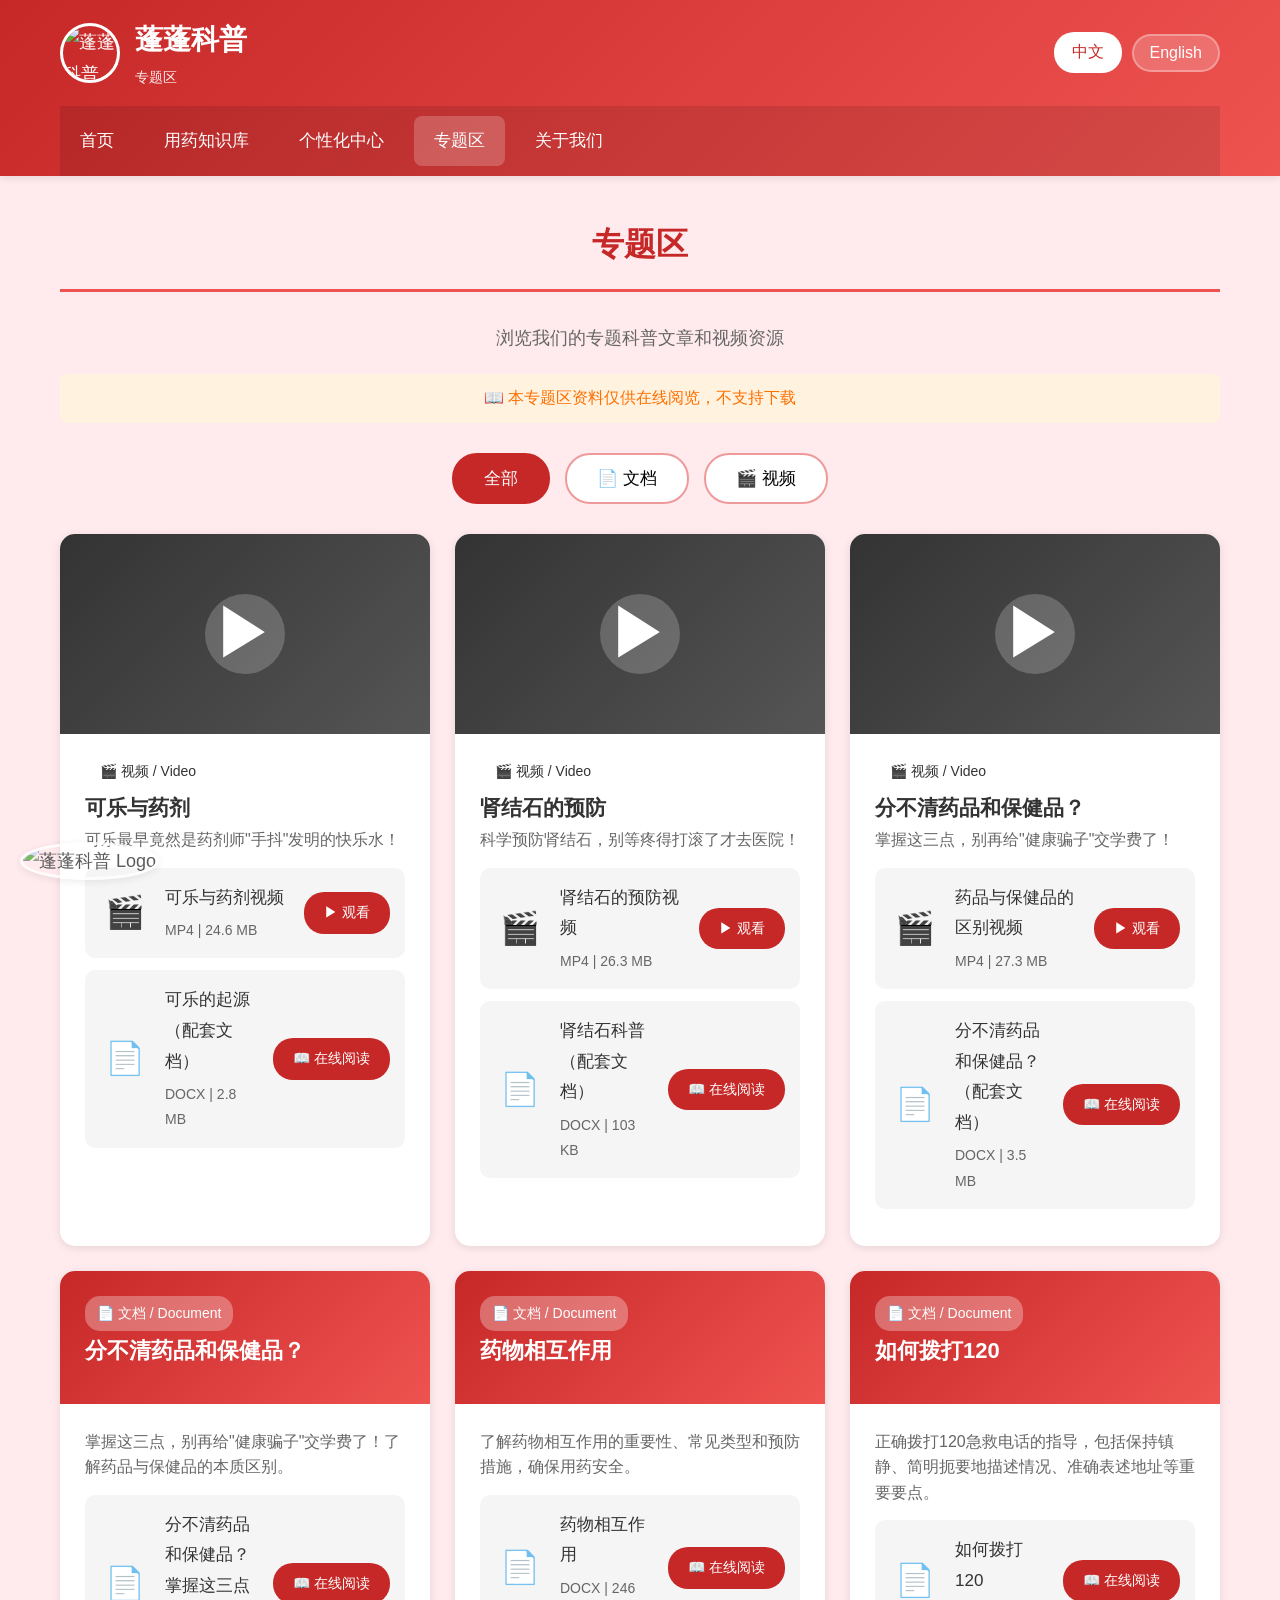
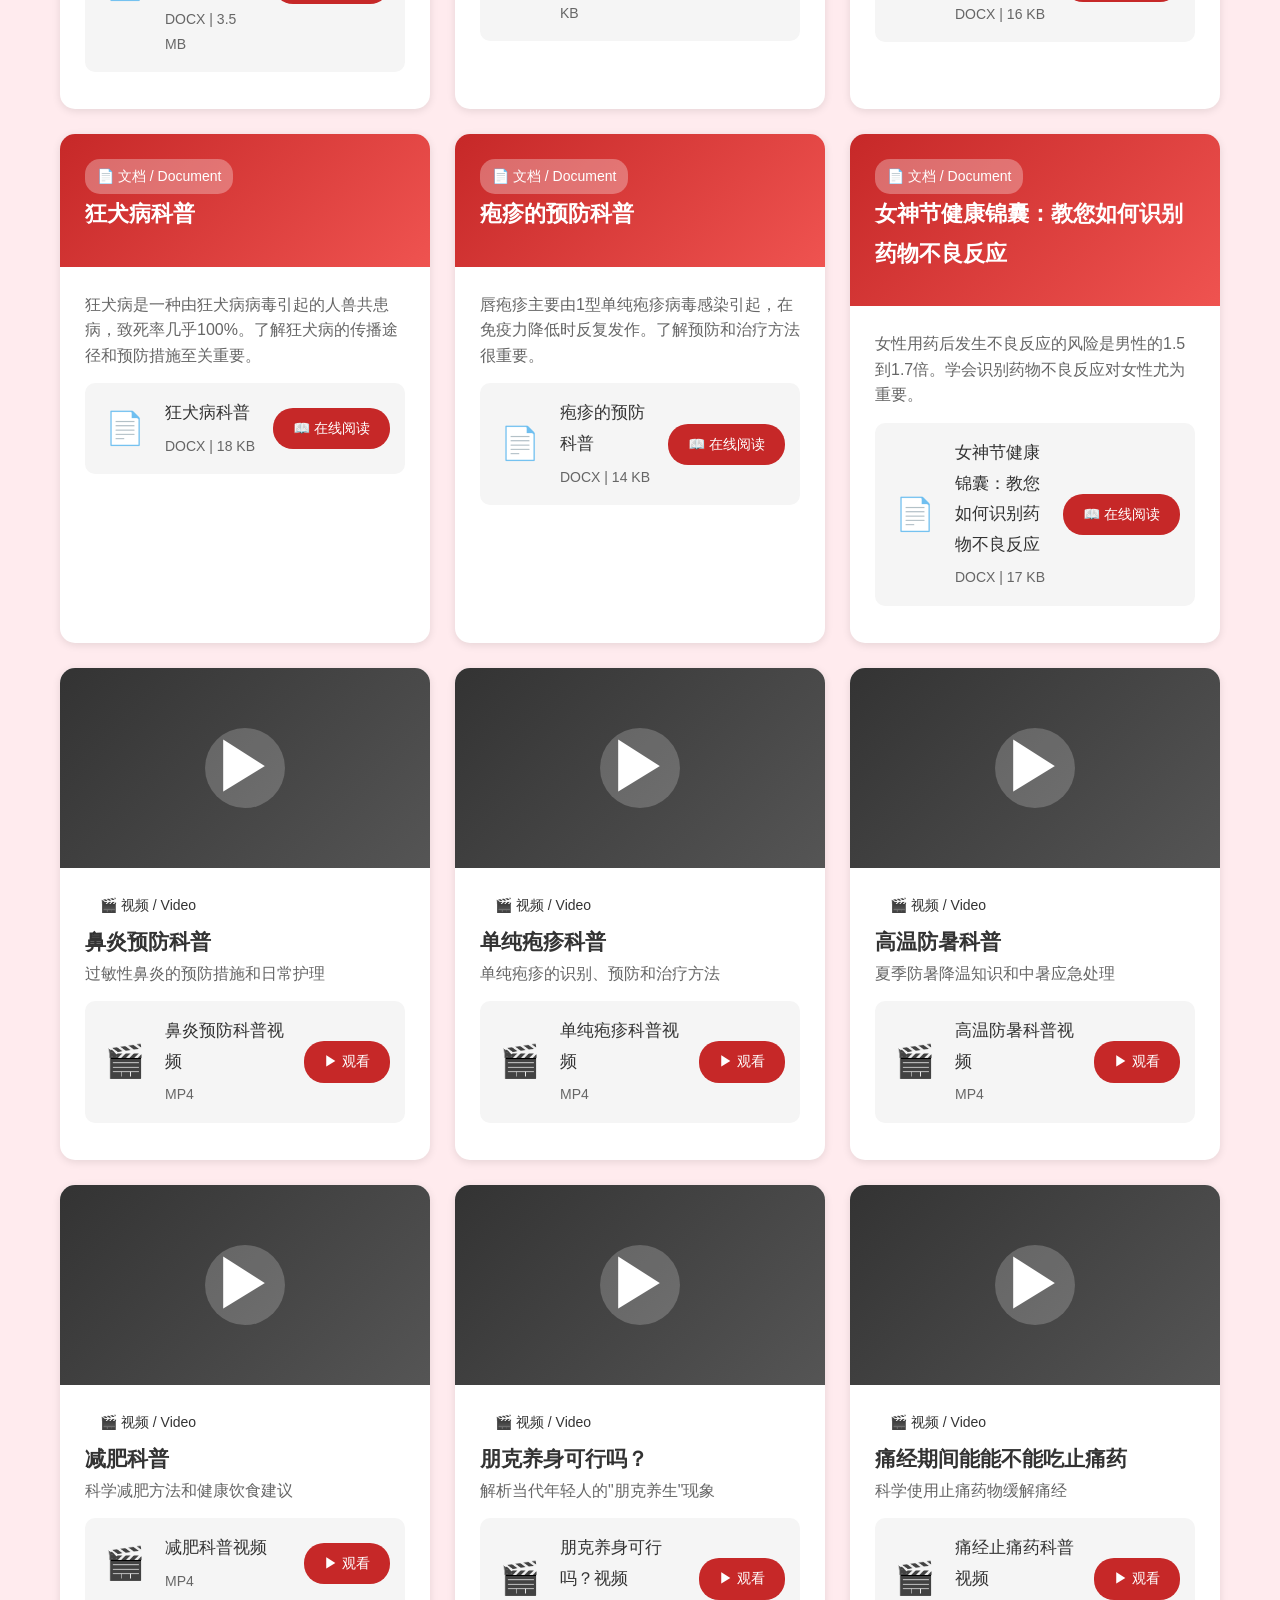
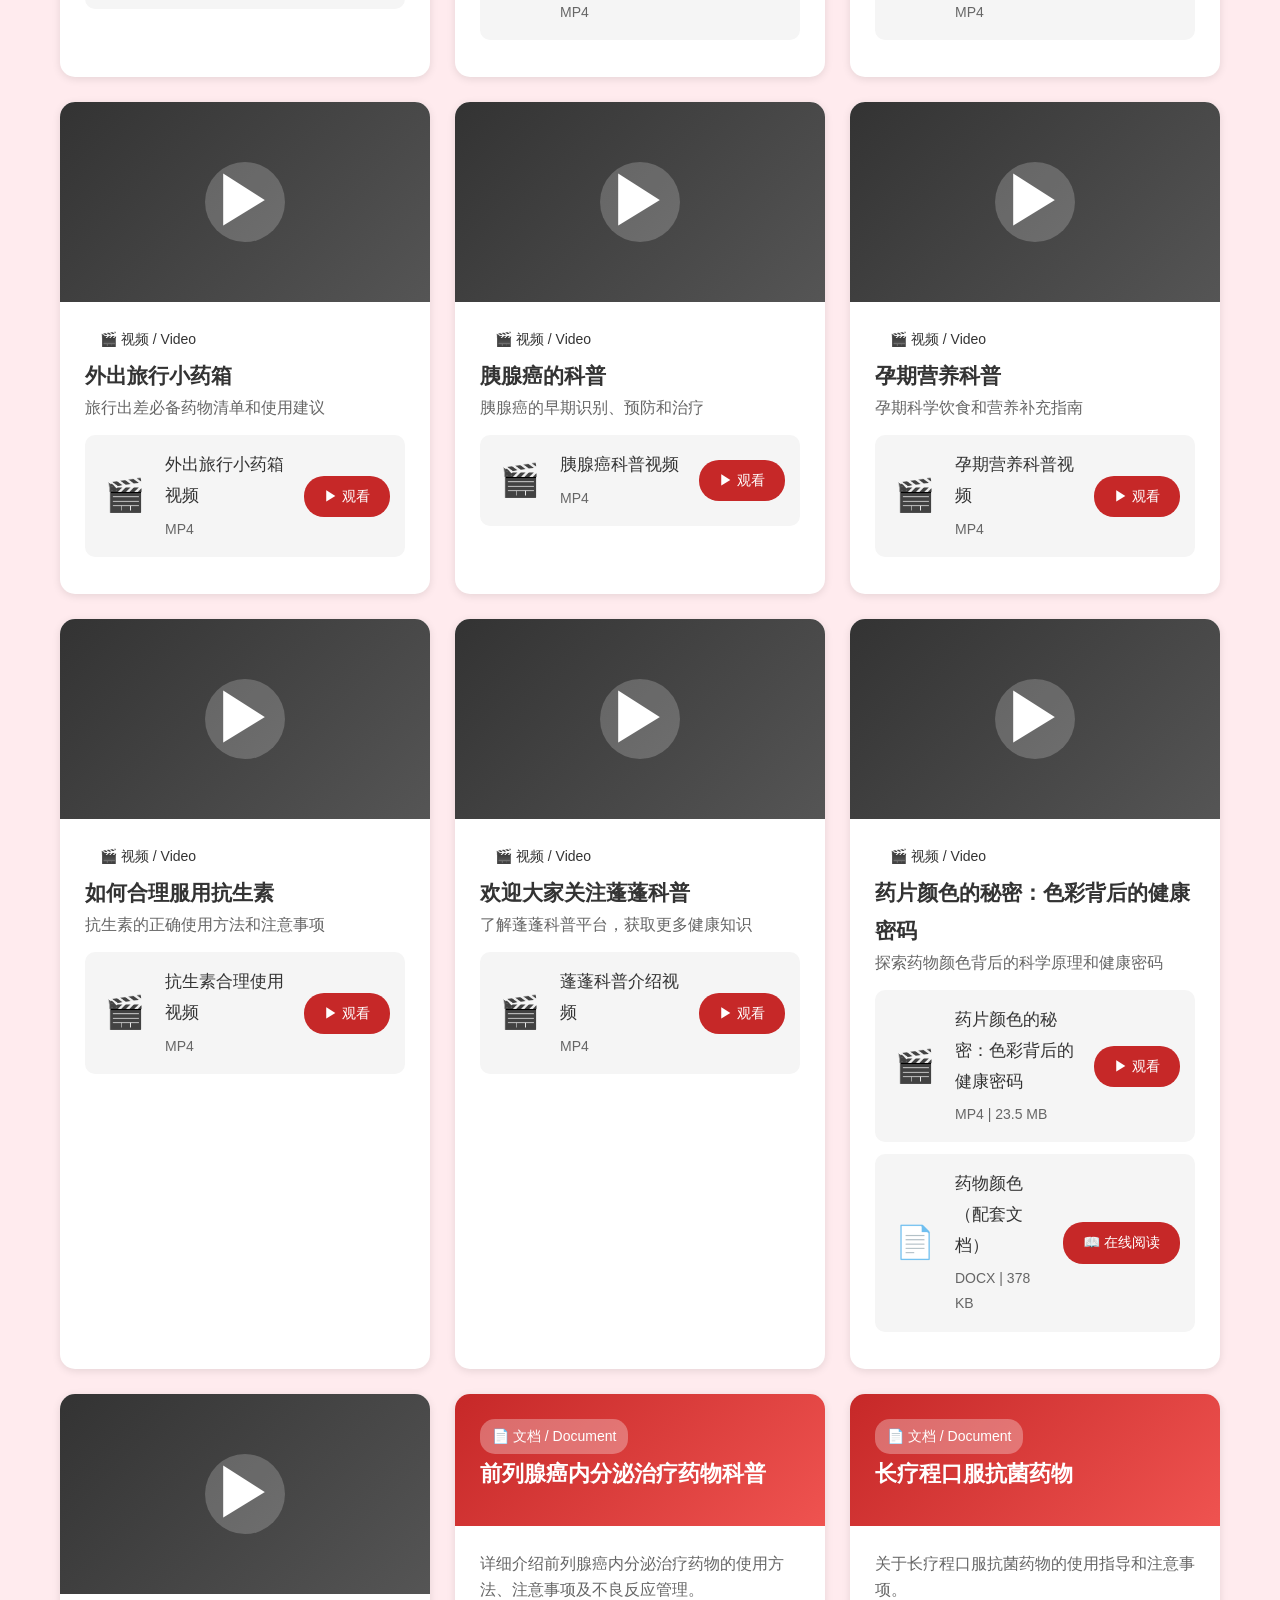
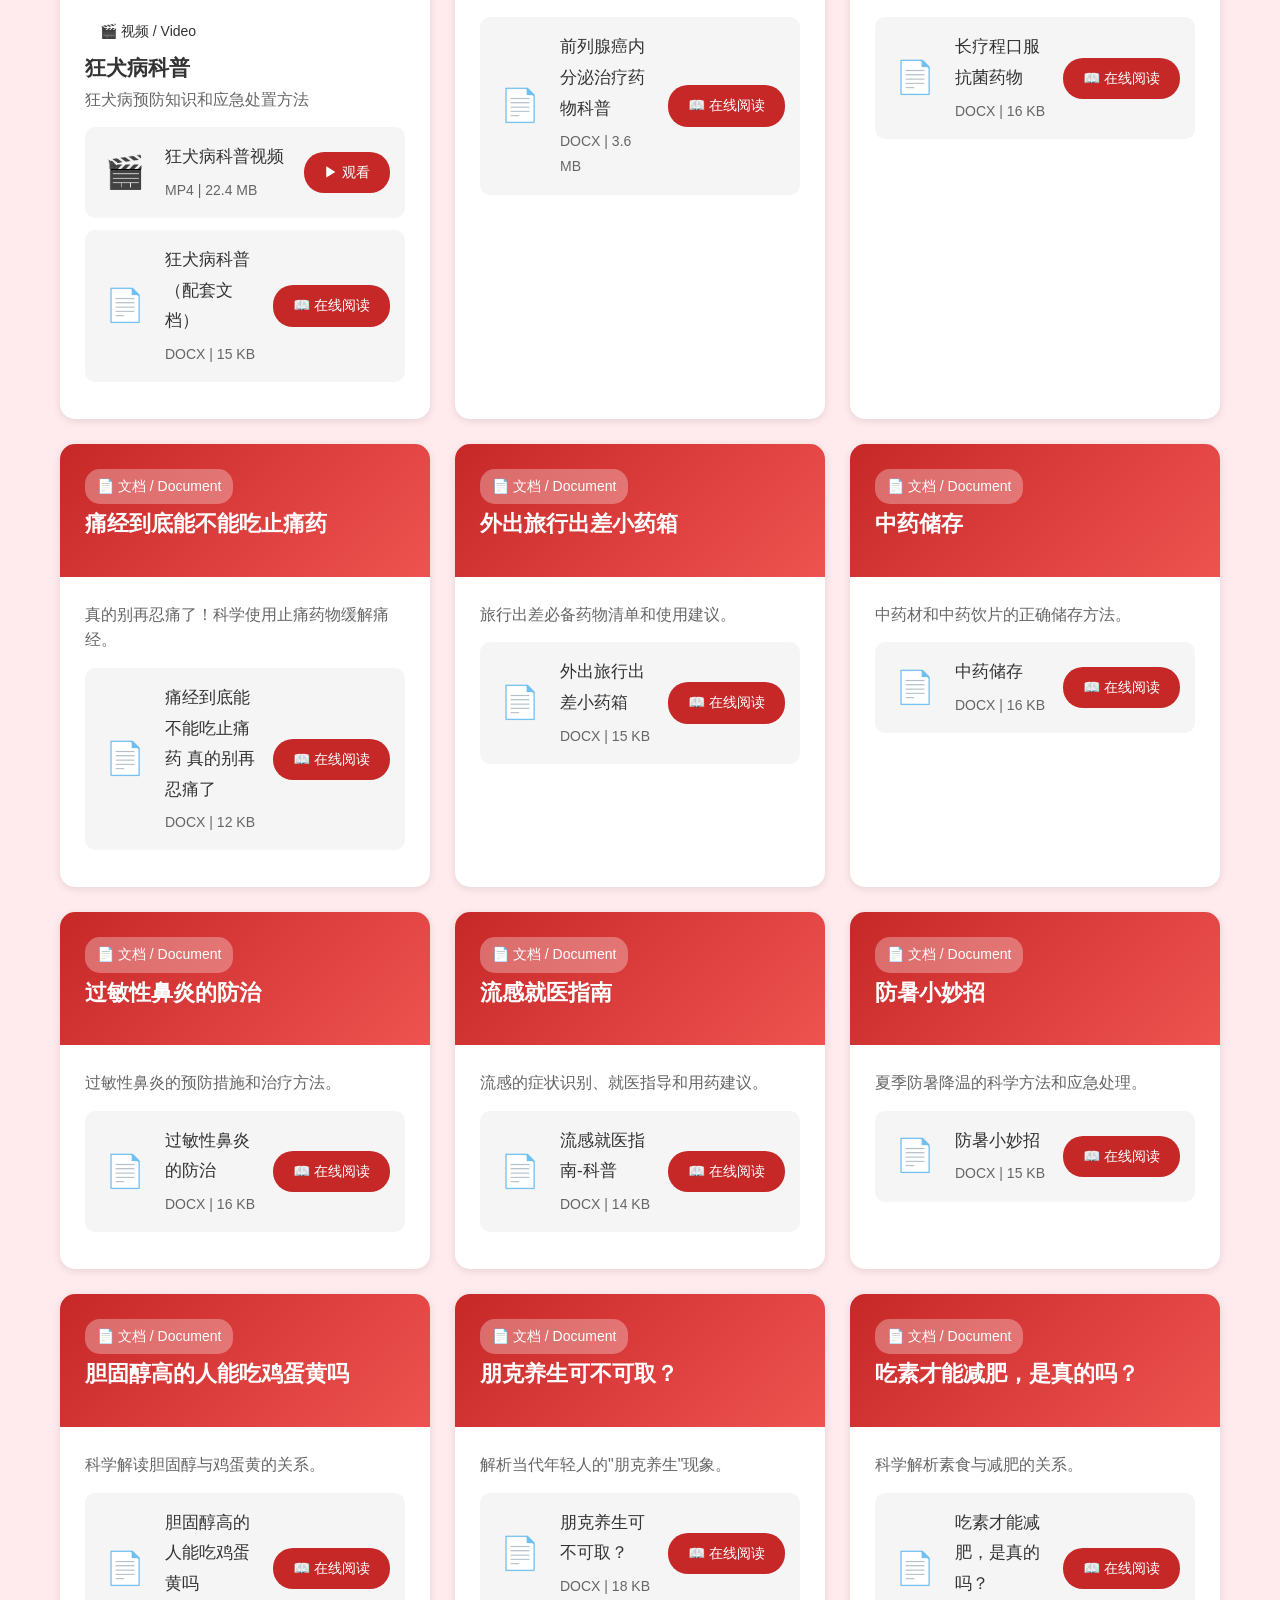
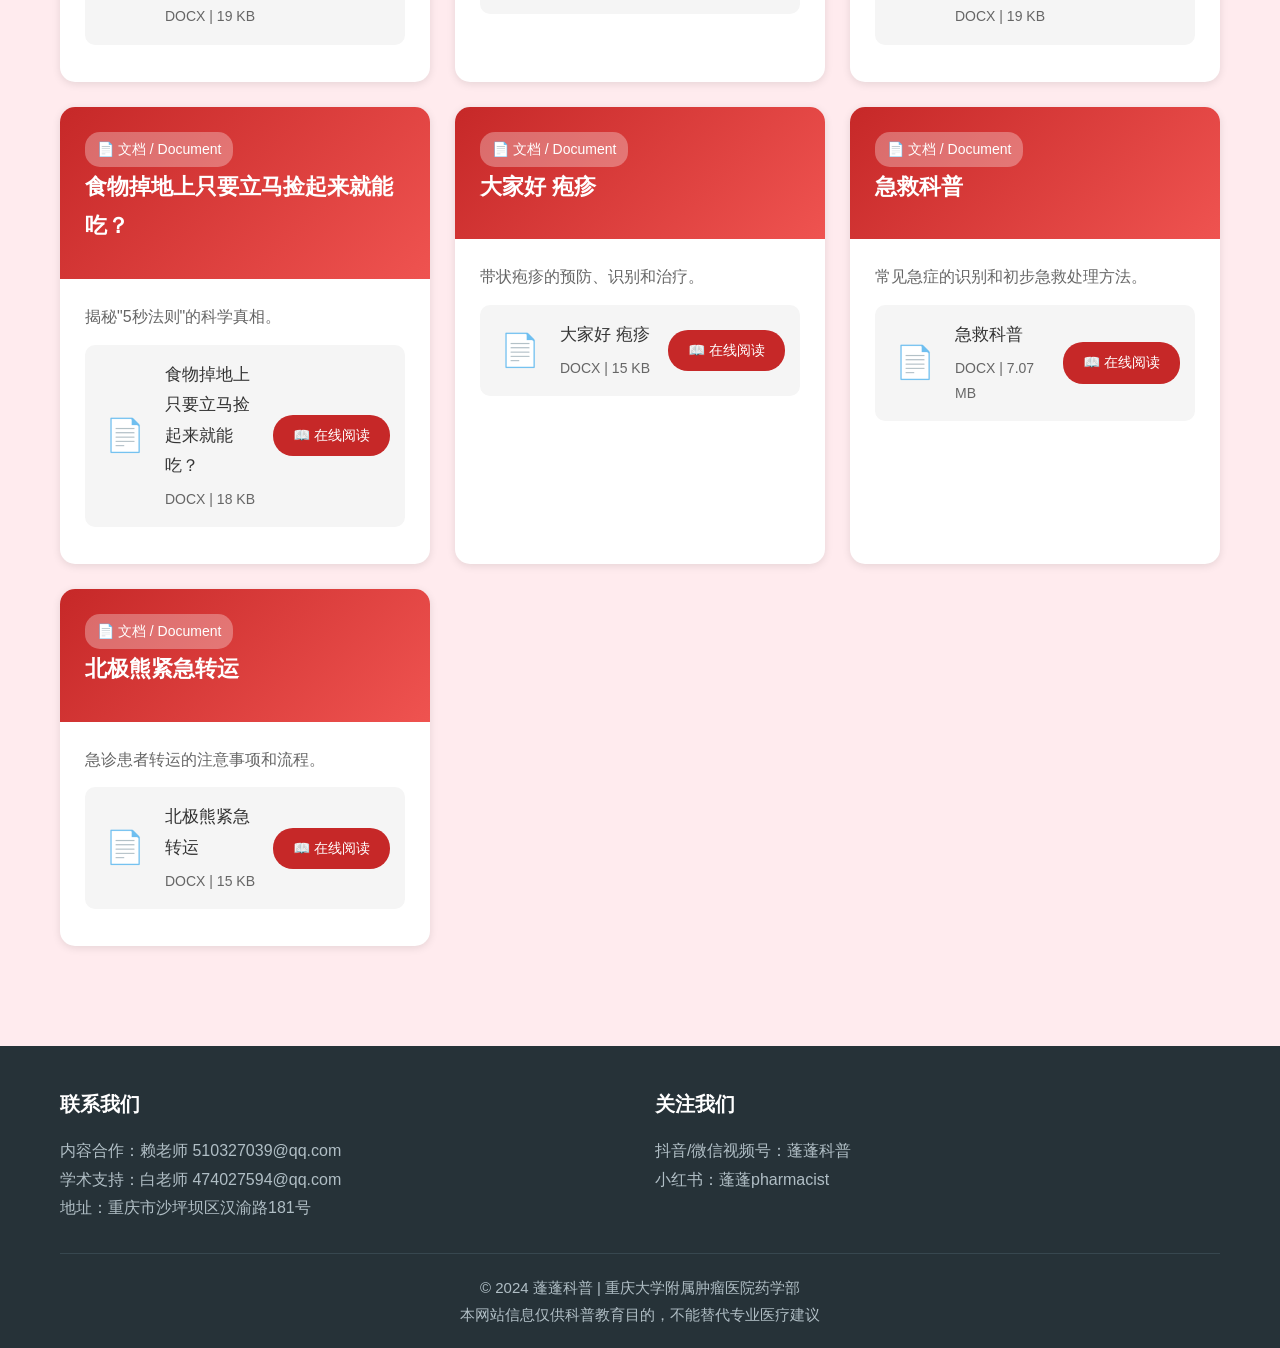
==== commit a15d1e26: "专题区内容按上传时间倒序排列 Co-Authored-By: Claude Opus 4.6 <noreply@anthropic.com>" ====
--- a/pages/topics.html
+++ b/pages/topics.html
@@ -342,8 +342,606 @@
 
             <!-- 专题内容网格 -->
             <div class="topic-grid">
-                <!-- 视频专题 1 -->
-                <div class="topic-card video-card" data-type="video">
+                                                <!-- 专题 1 -->
+<div class="topic-card video-card" data-type="video">
+                    <div class="topic-header">
+                        <div class="video-preview" onclick="openVideoModal('可乐与药剂')">
+                            <span>▶</span>
+                        </div>
+                    </div>
+                    <div class="topic-content">
+                        <span class="topic-type">🎬 视频 / Video</span>
+                        <h3 class="lang-zh">可乐与药剂</h3>
+                        <h3 class="lang-en hidden">Cola and Medicine</h3>
+                        <p class="lang-zh">可乐最早竟然是药剂师"手抖"发明的快乐水！</p>
+                        <p class="lang-en hidden">Cola was originally invented by a pharmacist!</p>
+                        <div class="file-list">
+                            <li>
+                                <div class="file-icon">🎬</div>
+                                <div class="file-info">
+                                    <div class="file-name lang-zh">可乐与药剂视频</div>
+                                    <div class="file-name lang-en hidden">Cola and Medicine Video</div>
+                                    <div class="file-meta">MP4 | 24.6 MB</div>
+                                </div>
+                                <div class="file-action">
+                                    <a href="../static/topics/可乐与药剂.mp4" target="_blank" class="lang-zh">▶ 观看</a>
+                                    <a href="../static/topics/可乐与药剂.mp4" target="_blank" class="lang-en hidden">▶ Watch</a>
+                                </div>
+                            </li>
+                            <li>
+                                <div class="file-icon">📄</div>
+                                <div class="file-info">
+                                    <div class="file-name lang-zh">可乐的起源（配套文档）</div>
+                                    <div class="file-name lang-en hidden">The Origin of Cola (Document)</div>
+                                    <div class="file-meta">DOCX | 2.8 MB</div>
+                                </div>
+                                <div class="file-action">
+                                    <a href="javascript:void(0)" onclick="showDocumentPreview('可乐的起源')" class="lang-zh">📖 在线阅读</a>
+                                    <a href="javascript:void(0)" onclick="showDocumentPreview('The Origin of Cola')" class="lang-en hidden">📖 Read Online</a>
+                                </div>
+                            </li>
+                        </div>
+                    </div>
+                </div>
+                <!-- 专题 2 -->
+<div class="topic-card video-card" data-type="video">
+                    <div class="topic-header">
+                        <div class="video-preview" onclick="openVideoModal('肾结石的预防')">
+                            <span>▶</span>
+                        </div>
+                    </div>
+                    <div class="topic-content">
+                        <span class="topic-type">🎬 视频 / Video</span>
+                        <h3 class="lang-zh">肾结石的预防</h3>
+                        <h3 class="lang-en hidden">Kidney Stone Prevention</h3>
+                        <p class="lang-zh">科学预防肾结石，别等疼得打滚了才去医院！</p>
+                        <p class="lang-en hidden">Scientific prevention of kidney stones</p>
+                        <div class="file-list">
+                            <li>
+                                <div class="file-icon">🎬</div>
+                                <div class="file-info">
+                                    <div class="file-name lang-zh">肾结石的预防视频</div>
+                                    <div class="file-name lang-en hidden">Kidney Stone Prevention Video</div>
+                                    <div class="file-meta">MP4 | 26.3 MB</div>
+                                </div>
+                                <div class="file-action">
+                                    <a href="../static/topics/肾结石的预防.mp4" target="_blank" class="lang-zh">▶ 观看</a>
+                                    <a href="../static/topics/肾结石的预防.mp4" target="_blank" class="lang-en hidden">▶ Watch</a>
+                                </div>
+                            </li>
+                            <li>
+                                <div class="file-icon">📄</div>
+                                <div class="file-info">
+                                    <div class="file-name lang-zh">肾结石科普（配套文档）</div>
+                                    <div class="file-name lang-en hidden">Kidney Stone Education (Document)</div>
+                                    <div class="file-meta">DOCX | 103 KB</div>
+                                </div>
+                                <div class="file-action">
+                                    <a href="javascript:void(0)" onclick="showDocumentPreview('肾结石科普')" class="lang-zh">📖 在线阅读</a>
+                                    <a href="javascript:void(0)" onclick="showDocumentPreview('Kidney Stone Education')" class="lang-en hidden">📖 Read Online</a>
+                                </div>
+                            </li>
+                        </div>
+                    </div>
+                </div>
+                <!-- 专题 3 -->
+<div class="topic-card video-card" data-type="video">
+                    <div class="topic-header">
+                        <div class="video-preview" onclick="openVideoModal('药品与保健品的区别')">
+                            <span>▶</span>
+                        </div>
+                    </div>
+                    <div class="topic-content">
+                        <span class="topic-type">🎬 视频 / Video</span>
+                        <h3 class="lang-zh">分不清药品和保健品？</h3>
+                        <h3 class="lang-en hidden">Medicine vs Health Supplements</h3>
+                        <p class="lang-zh">掌握这三点，别再给"健康骗子"交学费了！</p>
+                        <p class="lang-en hidden">Learn key differences between medicines and health supplements</p>
+                        <div class="file-list">
+                            <li>
+                                <div class="file-icon">🎬</div>
+                                <div class="file-info">
+                                    <div class="file-name lang-zh">药品与保健品的区别视频</div>
+                                    <div class="file-name lang-en hidden">Medicine vs Supplements Video</div>
+                                    <div class="file-meta">MP4 | 27.3 MB</div>
+                                </div>
+                                <div class="file-action">
+                                    <a href="../static/topics/药品与保健品的区别.mp4" target="_blank" class="lang-zh">▶ 观看</a>
+                                    <a href="../static/topics/药品与保健品的区别.mp4" target="_blank" class="lang-en hidden">▶ Watch</a>
+                                </div>
+                            </li>
+                            <li>
+                                <div class="file-icon">📄</div>
+                                <div class="file-info">
+                                    <div class="file-name lang-zh">分不清药品和保健品？（配套文档）</div>
+                                    <div class="file-name lang-en hidden">Medicine vs Supplements (Document)</div>
+                                    <div class="file-meta">DOCX | 3.5 MB</div>
+                                </div>
+                                <div class="file-action">
+                                    <a href="javascript:void(0)" onclick="showDocumentPreview('分不清药品和保健品')" class="lang-zh">📖 在线阅读</a>
+                                    <a href="javascript:void(0)" onclick="showDocumentPreview('Medicine vs Health Supplements')" class="lang-en hidden">📖 Read Online</a>
+                                </div>
+                            </li>
+                        </div>
+                    </div>
+                </div>
+                <!-- 专题 4 -->
+<div class="topic-card" data-type="document">
+                    <div class="topic-header">
+                        <span class="topic-type">📄 文档 / Document</span>
+                        <h3 class="lang-zh">分不清药品和保健品？</h3>
+                        <h3 class="lang-en hidden">Medicine vs Health Supplements</h3>
+                    </div>
+                    <div class="topic-content">
+                        <p class="lang-zh">掌握这三点，别再给"健康骗子"交学费了！了解药品与保健品的本质区别。</p>
+                        <p class="lang-en hidden">Learn the key differences between medicines and health supplements. Don't fall for health scams!</p>
+                        <ul class="file-list">
+                            <li>
+                                <div class="file-icon">📄</div>
+                                <div class="file-info">
+                                    <div class="file-name lang-zh">分不清药品和保健品？掌握这三点</div>
+                                    <div class="file-name lang-en hidden">Medicine vs Health Supplements</div>
+                                    <div class="file-meta">DOCX | 3.5 MB</div>
+                                </div>
+                                <div class="file-action">
+                                    <a href="javascript:void(0)" onclick="showDocumentPreview('分不清药品和保健品')" class="lang-zh">📖 在线阅读</a>
+                                    <a href="javascript:void(0)" onclick="showDocumentPreview('Medicine vs Health Supplements')" class="lang-en hidden">📖 Read Online</a>
+                                </div>
+                            </li>
+                        </ul>
+                    </div>
+                </div>
+                <!-- 专题 5 -->
+<div class="topic-card" data-type="document">
+                    <div class="topic-header">
+                        <span class="topic-type">📄 文档 / Document</span>
+                        <h3 class="lang-zh">药物相互作用</h3>
+                        <h3 class="lang-en hidden">Drug Interactions</h3>
+                    </div>
+                    <div class="topic-content">
+                        <p class="lang-zh">了解药物相互作用的重要性、常见类型和预防措施，确保用药安全。</p>
+                        <p class="lang-en hidden">Understanding the importance, common types, and prevention of drug interactions for medication safety.</p>
+                        <ul class="file-list">
+                            <li>
+                                <div class="file-icon">📄</div>
+                                <div class="file-info">
+                                    <div class="file-name lang-zh">药物相互作用</div>
+                                    <div class="file-name lang-en hidden">Drug Interactions</div>
+                                    <div class="file-meta">DOCX | 246 KB</div>
+                                </div>
+                                <div class="file-action">
+                                    <a href="javascript:void(0)" onclick="showDocumentPreview('药物相互作用')" class="lang-zh">📖 在线阅读</a>
+                                    <a href="javascript:void(0)" onclick="showDocumentPreview('Drug Interactions')" class="lang-en hidden">📖 Read Online</a>
+                                </div>
+                            </li>
+                        </ul>
+                    </div>
+                </div>
+                <!-- 专题 6 -->
+<div class="topic-card" data-type="document">
+                    <div class="topic-header">
+                        <span class="topic-type">📄 文档 / Document</span>
+                        <h3 class="lang-zh">如何拨打120</h3>
+                        <h3 class="lang-en hidden">How to Call Emergency Services</h3>
+                    </div>
+                    <div class="topic-content">
+                        <p class="lang-zh">正确拨打120急救电话的指导，包括保持镇静、简明扼要地描述情况、准确表述地址等重要要点。</p>
+                        <p class="lang-en hidden">Guide on how to properly call emergency services, including staying calm, describing situations clearly, and providing accurate addresses.</p>
+                        <ul class="file-list">
+                            <li>
+                                <div class="file-icon">📄</div>
+                                <div class="file-info">
+                                    <div class="file-name lang-zh">如何拨打120</div>
+                                    <div class="file-name lang-en hidden">How to Call Emergency Services</div>
+                                    <div class="file-meta">DOCX | 16 KB</div>
+                                </div>
+                                <div class="file-action">
+                                    <a href="javascript:void(0)" onclick="showDocumentPreview('如何拨打120')" class="lang-zh">📖 在线阅读</a>
+                                    <a href="javascript:void(0)" onclick="showDocumentPreview('How to Call Emergency Services')" class="lang-en hidden">📖 Read Online</a>
+                                </div>
+                            </li>
+                        </ul>
+                    </div>
+                </div>
+                <!-- 专题 7 -->
+<div class="topic-card" data-type="document">
+                    <div class="topic-header">
+                        <span class="topic-type">📄 文档 / Document</span>
+                        <h3 class="lang-zh">狂犬病科普</h3>
+                        <h3 class="lang-en hidden">Rabies Education</h3>
+                    </div>
+                    <div class="topic-content">
+                        <p class="lang-zh">狂犬病是一种由狂犬病病毒引起的人兽共患病，致死率几乎100%。了解狂犬病的传播途径和预防措施至关重要。</p>
+                        <p class="lang-en hidden">Rabies is a zoonotic disease caused by rabies virus with almost 100% fatality rate. Understanding transmission routes and prevention is crucial.</p>
+                        <ul class="file-list">
+                            <li>
+                                <div class="file-icon">📄</div>
+                                <div class="file-info">
+                                    <div class="file-name lang-zh">狂犬病科普</div>
+                                    <div class="file-name lang-en hidden">Rabies Education</div>
+                                    <div class="file-meta">DOCX | 18 KB</div>
+                                </div>
+                                <div class="file-action">
+                                    <a href="javascript:void(0)" onclick="showDocumentPreview('狂犬病科普')" class="lang-zh">📖 在线阅读</a>
+                                    <a href="javascript:void(0)" onclick="showDocumentPreview('Rabies Education')" class="lang-en hidden">📖 Read Online</a>
+                                </div>
+                            </li>
+                        </ul>
+                    </div>
+                </div>
+                <!-- 专题 8 -->
+<div class="topic-card" data-type="document">
+                    <div class="topic-header">
+                        <span class="topic-type">📄 文档 / Document</span>
+                        <h3 class="lang-zh">疱疹的预防科普</h3>
+                        <h3 class="lang-en hidden">Herpes Prevention Education</h3>
+                    </div>
+                    <div class="topic-content">
+                        <p class="lang-zh">唇疱疹主要由1型单纯疱疹病毒感染引起，在免疫力降低时反复发作。了解预防和治疗方法很重要。</p>
+                        <p class="lang-en hidden">Oral herpes is mainly caused by HSV-1 and recurs when immunity is low. Understanding prevention and treatment is important.</p>
+                        <ul class="file-list">
+                            <li>
+                                <div class="file-icon">📄</div>
+                                <div class="file-info">
+                                    <div class="file-name lang-zh">疱疹的预防科普</div>
+                                    <div class="file-name lang-en hidden">Herpes Prevention</div>
+                                    <div class="file-meta">DOCX | 14 KB</div>
+                                </div>
+                                <div class="file-action">
+                                    <a href="javascript:void(0)" onclick="showDocumentPreview('疱疹的预防科普')" class="lang-zh">📖 在线阅读</a>
+                                    <a href="javascript:void(0)" onclick="showDocumentPreview('Herpes Prevention')" class="lang-en hidden">📖 Read Online</a>
+                                </div>
+                            </li>
+                        </ul>
+                    </div>
+                </div>
+                <!-- 专题 9 -->
+<div class="topic-card" data-type="document">
+                    <div class="topic-header">
+                        <span class="topic-type">📄 文档 / Document</span>
+                        <h3 class="lang-zh">女神节健康锦囊：教您如何识别药物不良反应</h3>
+                        <h3 class="lang-en hidden">Women's Health: Identifying Drug Adverse Reactions</h3>
+                    </div>
+                    <div class="topic-content">
+                        <p class="lang-zh">女性用药后发生不良反应的风险是男性的1.5到1.7倍。学会识别药物不良反应对女性尤为重要。</p>
+                        <p class="lang-en hidden">Women have 1.5-1.7 times higher risk of adverse drug reactions than men. Learning to identify them is particularly important for women.</p>
+                        <ul class="file-list">
+                            <li>
+                                <div class="file-icon">📄</div>
+                                <div class="file-info">
+                                    <div class="file-name lang-zh">女神节健康锦囊：教您如何识别药物不良反应</div>
+                                    <div class="file-name lang-en hidden">Identifying Drug Adverse Reactions</div>
+                                    <div class="file-meta">DOCX | 17 KB</div>
+                                </div>
+                                <div class="file-action">
+                                    <a href="javascript:void(0)" onclick="showDocumentPreview('女神节健康锦囊：教您如何识别药物不良反应')" class="lang-zh">📖 在线阅读</a>
+                                    <a href="javascript:void(0)" onclick="showDocumentPreview('Identifying Drug Adverse Reactions')" class="lang-en hidden">📖 Read Online</a>
+                                </div>
+                            </li>
+                        </ul>
+                    </div>
+                </div>
+                <!-- 专题 10 -->
+<div class="topic-card video-card" data-type="video">
+                    <div class="topic-header">
+                        <div class="video-preview" onclick="openVideoModal('鼻炎预防科普')">
+                            <span>▶</span>
+                        </div>
+                    </div>
+                    <div class="topic-content">
+                        <span class="topic-type">🎬 视频 / Video</span>
+                        <h3 class="lang-zh">鼻炎预防科普</h3>
+                        <h3 class="lang-en hidden">Allergic Rhinitis Prevention</h3>
+                        <p class="lang-zh">过敏性鼻炎的预防措施和日常护理</p>
+                        <p class="lang-en hidden">Prevention and daily care for allergic rhinitis</p>
+                        <div class="file-list">
+                            <li>
+                                <div class="file-icon">🎬</div>
+                                <div class="file-info">
+                                    <div class="file-name lang-zh">鼻炎预防科普视频</div>
+                                    <div class="file-name lang-en hidden">Allergic Rhinitis Video</div>
+                                    <div class="file-meta">MP4</div>
+                                </div>
+                                <div class="file-action">
+                                    <a href="../static/topics/鼻炎预防科普.mp4" target="_blank" class="lang-zh">▶ 观看</a>
+                                    <a href="../static/topics/鼻炎预防科普.mp4" target="_blank" class="lang-en hidden">▶ Watch</a>
+                                </div>
+                            </li>
+                        </div>
+                    </div>
+                </div>
+                <!-- 专题 11 -->
+<div class="topic-card video-card" data-type="video">
+                    <div class="topic-header">
+                        <div class="video-preview" onclick="openVideoModal('单纯疱疹科普')">
+                            <span>▶</span>
+                        </div>
+                    </div>
+                    <div class="topic-content">
+                        <span class="topic-type">🎬 视频 / Video</span>
+                        <h3 class="lang-zh">单纯疱疹科普</h3>
+                        <h3 class="lang-en hidden">Herpes Simplex Education</h3>
+                        <p class="lang-zh">单纯疱疹的识别、预防和治疗方法</p>
+                        <p class="lang-en hidden">Recognition, prevention and treatment of herpes simplex</p>
+                        <div class="file-list">
+                            <li>
+                                <div class="file-icon">🎬</div>
+                                <div class="file-info">
+                                    <div class="file-name lang-zh">单纯疱疹科普视频</div>
+                                    <div class="file-name lang-en hidden">Herpes Simplex Video</div>
+                                    <div class="file-meta">MP4</div>
+                                </div>
+                                <div class="file-action">
+                                    <a href="../static/topics/单纯疱疹科普.mp4" target="_blank" class="lang-zh">▶ 观看</a>
+                                    <a href="../static/topics/单纯疱疹科普.mp4" target="_blank" class="lang-en hidden">▶ Watch</a>
+                                </div>
+                            </li>
+                        </div>
+                    </div>
+                </div>
+                <!-- 专题 12 -->
+<div class="topic-card video-card" data-type="video">
+                    <div class="topic-header">
+                        <div class="video-preview" onclick="openVideoModal('高温防暑科普')">
+                            <span>▶</span>
+                        </div>
+                    </div>
+                    <div class="topic-content">
+                        <span class="topic-type">🎬 视频 / Video</span>
+                        <h3 class="lang-zh">高温防暑科普</h3>
+                        <h3 class="lang-en hidden">Heatstroke Prevention</h3>
+                        <p class="lang-zh">夏季防暑降温知识和中暑应急处理</p>
+                        <p class="lang-en hidden">Heat prevention and emergency response for heatstroke</p>
+                        <div class="file-list">
+                            <li>
+                                <div class="file-icon">🎬</div>
+                                <div class="file-info">
+                                    <div class="file-name lang-zh">高温防暑科普视频</div>
+                                    <div class="file-name lang-en hidden">Heatstroke Prevention Video</div>
+                                    <div class="file-meta">MP4</div>
+                                </div>
+                                <div class="file-action">
+                                    <a href="../static/topics/高温防暑科普.mp4" target="_blank" class="lang-zh">▶ 观看</a>
+                                    <a href="../static/topics/高温防暑科普.mp4" target="_blank" class="lang-en hidden">▶ Watch</a>
+                                </div>
+                            </li>
+                        </div>
+                    </div>
+                </div>
+                <!-- 专题 13 -->
+<div class="topic-card video-card" data-type="video">
+                    <div class="topic-header">
+                        <div class="video-preview" onclick="openVideoModal('减肥科普')">
+                            <span>▶</span>
+                        </div>
+                    </div>
+                    <div class="topic-content">
+                        <span class="topic-type">🎬 视频 / Video</span>
+                        <h3 class="lang-zh">减肥科普</h3>
+                        <h3 class="lang-en hidden">Weight Loss Education</h3>
+                        <p class="lang-zh">科学减肥方法和健康饮食建议</p>
+                        <p class="lang-en hidden">Scientific weight loss methods and healthy diet tips</p>
+                        <div class="file-list">
+                            <li>
+                                <div class="file-icon">🎬</div>
+                                <div class="file-info">
+                                    <div class="file-name lang-zh">减肥科普视频</div>
+                                    <div class="file-name lang-en hidden">Weight Loss Video</div>
+                                    <div class="file-meta">MP4</div>
+                                </div>
+                                <div class="file-action">
+                                    <a href="../static/topics/减肥科普.mp4" target="_blank" class="lang-zh">▶ 观看</a>
+                                    <a href="../static/topics/减肥科普.mp4" target="_blank" class="lang-en hidden">▶ Watch</a>
+                                </div>
+                            </li>
+                        </div>
+                    </div>
+                </div>
+                <!-- 专题 14 -->
+<div class="topic-card video-card" data-type="video">
+                    <div class="topic-header">
+                        <div class="video-preview" onclick="openVideoModal('朋克养身可行吗？')">
+                            <span>▶</span>
+                        </div>
+                    </div>
+                    <div class="topic-content">
+                        <span class="topic-type">🎬 视频 / Video</span>
+                        <h3 class="lang-zh">朋克养身可行吗？</h3>
+                        <h3 class="lang-en hidden">Is "Punk Wellness" Acceptable?</h3>
+                        <p class="lang-zh">解析当代年轻人的"朋克养生"现象</p>
+                        <p class="lang-en hidden">Analysis of the "punk wellness" phenomenon among young people</p>
+                        <div class="file-list">
+                            <li>
+                                <div class="file-icon">🎬</div>
+                                <div class="file-info">
+                                    <div class="file-name lang-zh">朋克养身可行吗？视频</div>
+                                    <div class="file-name lang-en hidden">Punk Wellness Video</div>
+                                    <div class="file-meta">MP4</div>
+                                </div>
+                                <div class="file-action">
+                                    <a href="../static/topics/朋克养身可行吗？.mp4" target="_blank" class="lang-zh">▶ 观看</a>
+                                    <a href="../static/topics/朋克养身可行吗？.mp4" target="_blank" class="lang-en hidden">▶ Watch</a>
+                                </div>
+                            </li>
+                        </div>
+                    </div>
+                </div>
+                <!-- 专题 15 -->
+<div class="topic-card video-card" data-type="video">
+                    <div class="topic-header">
+                        <div class="video-preview" onclick="openVideoModal('痛经期间能能不能吃止痛药')">
+                            <span>▶</span>
+                        </div>
+                    </div>
+                    <div class="topic-content">
+                        <span class="topic-type">🎬 视频 / Video</span>
+                        <h3 class="lang-zh">痛经期间能能不能吃止痛药</h3>
+                        <h3 class="lang-en hidden">Pain Relief for Period Pain</h3>
+                        <p class="lang-zh">科学使用止痛药物缓解痛经</p>
+                        <p class="lang-en hidden">Scientific use of pain relief for menstrual cramps</p>
+                        <div class="file-list">
+                            <li>
+                                <div class="file-icon">🎬</div>
+                                <div class="file-info">
+                                    <div class="file-name lang-zh">痛经止痛药科普视频</div>
+                                    <div class="file-name lang-en hidden">Period Pain Relief Video</div>
+                                    <div class="file-meta">MP4</div>
+                                </div>
+                                <div class="file-action">
+                                    <a href="../static/topics/痛经期间能能不能吃止痛药.mp4" target="_blank" class="lang-zh">▶ 观看</a>
+                                    <a href="../static/topics/痛经期间能能不能吃止痛药.mp4" target="_blank" class="lang-en hidden">▶ Watch</a>
+                                </div>
+                            </li>
+                        </div>
+                    </div>
+                </div>
+                <!-- 专题 16 -->
+<div class="topic-card video-card" data-type="video">
+                    <div class="topic-header">
+                        <div class="video-preview" onclick="openVideoModal('外出旅行小药箱')">
+                            <span>▶</span>
+                        </div>
+                    </div>
+                    <div class="topic-content">
+                        <span class="topic-type">🎬 视频 / Video</span>
+                        <h3 class="lang-zh">外出旅行小药箱</h3>
+                        <h3 class="lang-en hidden">Travel Medicine Kit</h3>
+                        <p class="lang-zh">旅行出差必备药物清单和使用建议</p>
+                        <p class="lang-en hidden">Essential medications and tips for travel</p>
+                        <div class="file-list">
+                            <li>
+                                <div class="file-icon">🎬</div>
+                                <div class="file-info">
+                                    <div class="file-name lang-zh">外出旅行小药箱视频</div>
+                                    <div class="file-name lang-en hidden">Travel Medicine Kit Video</div>
+                                    <div class="file-meta">MP4</div>
+                                </div>
+                                <div class="file-action">
+                                    <a href="../static/topics/外出旅行小药箱.mp4" target="_blank" class="lang-zh">▶ 观看</a>
+                                    <a href="../static/topics/外出旅行小药箱.mp4" target="_blank" class="lang-en hidden">▶ Watch</a>
+                                </div>
+                            </li>
+                        </div>
+                    </div>
+                </div>
+                <!-- 专题 17 -->
+<div class="topic-card video-card" data-type="video">
+                    <div class="topic-header">
+                        <div class="video-preview" onclick="openVideoModal('胰腺癌的科普')">
+                            <span>▶</span>
+                        </div>
+                    </div>
+                    <div class="topic-content">
+                        <span class="topic-type">🎬 视频 / Video</span>
+                        <h3 class="lang-zh">胰腺癌的科普</h3>
+                        <h3 class="lang-en hidden">Pancreatic Cancer Education</h3>
+                        <p class="lang-zh">胰腺癌的早期识别、预防和治疗</p>
+                        <p class="lang-en hidden">Early detection, prevention and treatment of pancreatic cancer</p>
+                        <div class="file-list">
+                            <li>
+                                <div class="file-icon">🎬</div>
+                                <div class="file-info">
+                                    <div class="file-name lang-zh">胰腺癌科普视频</div>
+                                    <div class="file-name lang-en hidden">Pancreatic Cancer Video</div>
+                                    <div class="file-meta">MP4</div>
+                                </div>
+                                <div class="file-action">
+                                    <a href="../static/topics/胰腺癌的科普.mp4" target="_blank" class="lang-zh">▶ 观看</a>
+                                    <a href="../static/topics/胰腺癌的科普.mp4" target="_blank" class="lang-en hidden">▶ Watch</a>
+                                </div>
+                            </li>
+                        </div>
+                    </div>
+                </div>
+                <!-- 专题 18 -->
+<div class="topic-card video-card" data-type="video">
+                    <div class="topic-header">
+                        <div class="video-preview" onclick="openVideoModal('孕期营养科普')">
+                            <span>▶</span>
+                        </div>
+                    </div>
+                    <div class="topic-content">
+                        <span class="topic-type">🎬 视频 / Video</span>
+                        <h3 class="lang-zh">孕期营养科普</h3>
+                        <h3 class="lang-en hidden">Pregnancy Nutrition</h3>
+                        <p class="lang-zh">孕期科学饮食和营养补充指南</p>
+                        <p class="lang-en hidden">Scientific diet and nutrition guide during pregnancy</p>
+                        <div class="file-list">
+                            <li>
+                                <div class="file-icon">🎬</div>
+                                <div class="file-info">
+                                    <div class="file-name lang-zh">孕期营养科普视频</div>
+                                    <div class="file-name lang-en hidden">Pregnancy Nutrition Video</div>
+                                    <div class="file-meta">MP4</div>
+                                </div>
+                                <div class="file-action">
+                                    <a href="../static/topics/孕期营养科普.mp4" target="_blank" class="lang-zh">▶ 观看</a>
+                                    <a href="../static/topics/孕期营养科普.mp4" target="_blank" class="lang-en hidden">▶ Watch</a>
+                                </div>
+                            </li>
+                        </div>
+                    </div>
+                </div>
+                <!-- 专题 19 -->
+<div class="topic-card video-card" data-type="video">
+                    <div class="topic-header">
+                        <div class="video-preview" onclick="openVideoModal('如何合理服用抗生素')">
+                            <span>▶</span>
+                        </div>
+                    </div>
+                    <div class="topic-content">
+                        <span class="topic-type">🎬 视频 / Video</span>
+                        <h3 class="lang-zh">如何合理服用抗生素</h3>
+                        <h3 class="lang-en hidden">Proper Use of Antibiotics</h3>
+                        <p class="lang-zh">抗生素的正确使用方法和注意事项</p>
+                        <p class="lang-en hidden">Proper use and precautions for antibiotics</p>
+                        <div class="file-list">
+                            <li>
+                                <div class="file-icon">🎬</div>
+                                <div class="file-info">
+                                    <div class="file-name lang-zh">抗生素合理使用视频</div>
+                                    <div class="file-name lang-en hidden">Antibiotics Use Video</div>
+                                    <div class="file-meta">MP4</div>
+                                </div>
+                                <div class="file-action">
+                                    <a href="../static/topics/如何合理服用抗生素.mp4" target="_blank" class="lang-zh">▶ 观看</a>
+                                    <a href="../static/topics/如何合理服用抗生素.mp4" target="_blank" class="lang-en hidden">▶ Watch</a>
+                                </div>
+                            </li>
+                        </div>
+                    </div>
+                </div>
+                <!-- 专题 20 -->
+<div class="topic-card video-card" data-type="video">
+                    <div class="topic-header">
+                        <div class="video-preview" onclick="openVideoModal('欢迎大家关注蓬蓬科普')">
+                            <span>▶</span>
+                        </div>
+                    </div>
+                    <div class="topic-content">
+                        <span class="topic-type">🎬 视频 / Video</span>
+                        <h3 class="lang-zh">欢迎大家关注蓬蓬科普</h3>
+                        <h3 class="lang-en hidden">Welcome to Pengpeng Health</h3>
+                        <p class="lang-zh">了解蓬蓬科普平台，获取更多健康知识</p>
+                        <p class="lang-en hidden">Learn about Pengpeng Health and get more health knowledge</p>
+                        <div class="file-list">
+                            <li>
+                                <div class="file-icon">🎬</div>
+                                <div class="file-info">
+                                    <div class="file-name lang-zh">蓬蓬科普介绍视频</div>
+                                    <div class="file-name lang-en hidden">Pengpeng Health Introduction</div>
+                                    <div class="file-meta">MP4</div>
+                                </div>
+                                <div class="file-action">
+                                    <a href="../static/topics/欢迎大家关注蓬蓬科普.mp4" target="_blank" class="lang-zh">▶ 观看</a>
+                                    <a href="../static/topics/欢迎大家关注蓬蓬科普.mp4" target="_blank" class="lang-en hidden">▶ Watch</a>
+                                </div>
+                            </li>
+                        </div>
+                    </div>
+                </div>
+                <!-- 专题 21 -->
+<div class="topic-card video-card" data-type="video">
                     <div class="topic-header">
                         <div class="video-preview" onclick="openVideoModal('药片颜色的秘密：色彩背后的健康密码')">
                             <span>▶</span>
@@ -383,9 +981,8 @@
                         </div>
                     </div>
                 </div>
-
-                <!-- 视频专题 2 -->
-                <div class="topic-card video-card" data-type="video">
+                <!-- 专题 22 -->
+<div class="topic-card video-card" data-type="video">
                     <div class="topic-header">
                         <div class="video-preview" onclick="openVideoModal('狂犬病科普')">
                             <span>▶</span>
@@ -425,465 +1022,8 @@
                         </div>
                     </div>
                 </div>
-
-                <!-- 视频专题 3 -->
-                <div class="topic-card video-card" data-type="video">
-                    <div class="topic-header">
-                        <div class="video-preview" onclick="openVideoModal('鼻炎预防科普')">
-                            <span>▶</span>
-                        </div>
-                    </div>
-                    <div class="topic-content">
-                        <span class="topic-type">🎬 视频 / Video</span>
-                        <h3 class="lang-zh">鼻炎预防科普</h3>
-                        <h3 class="lang-en hidden">Allergic Rhinitis Prevention</h3>
-                        <p class="lang-zh">过敏性鼻炎的预防措施和日常护理</p>
-                        <p class="lang-en hidden">Prevention and daily care for allergic rhinitis</p>
-                        <div class="file-list">
-                            <li>
-                                <div class="file-icon">🎬</div>
-                                <div class="file-info">
-                                    <div class="file-name lang-zh">鼻炎预防科普视频</div>
-                                    <div class="file-name lang-en hidden">Allergic Rhinitis Video</div>
-                                    <div class="file-meta">MP4</div>
-                                </div>
-                                <div class="file-action">
-                                    <a href="../static/topics/鼻炎预防科普.mp4" target="_blank" class="lang-zh">▶ 观看</a>
-                                    <a href="../static/topics/鼻炎预防科普.mp4" target="_blank" class="lang-en hidden">▶ Watch</a>
-                                </div>
-                            </li>
-                        </div>
-                    </div>
-                </div>
-
-                <!-- 视频专题 4 -->
-                <div class="topic-card video-card" data-type="video">
-                    <div class="topic-header">
-                        <div class="video-preview" onclick="openVideoModal('单纯疱疹科普')">
-                            <span>▶</span>
-                        </div>
-                    </div>
-                    <div class="topic-content">
-                        <span class="topic-type">🎬 视频 / Video</span>
-                        <h3 class="lang-zh">单纯疱疹科普</h3>
-                        <h3 class="lang-en hidden">Herpes Simplex Education</h3>
-                        <p class="lang-zh">单纯疱疹的识别、预防和治疗方法</p>
-                        <p class="lang-en hidden">Recognition, prevention and treatment of herpes simplex</p>
-                        <div class="file-list">
-                            <li>
-                                <div class="file-icon">🎬</div>
-                                <div class="file-info">
-                                    <div class="file-name lang-zh">单纯疱疹科普视频</div>
-                                    <div class="file-name lang-en hidden">Herpes Simplex Video</div>
-                                    <div class="file-meta">MP4</div>
-                                </div>
-                                <div class="file-action">
-                                    <a href="../static/topics/单纯疱疹科普.mp4" target="_blank" class="lang-zh">▶ 观看</a>
-                                    <a href="../static/topics/单纯疱疹科普.mp4" target="_blank" class="lang-en hidden">▶ Watch</a>
-                                </div>
-                            </li>
-                        </div>
-                    </div>
-                </div>
-
-                <!-- 视频专题 5 -->
-                <div class="topic-card video-card" data-type="video">
-                    <div class="topic-header">
-                        <div class="video-preview" onclick="openVideoModal('高温防暑科普')">
-                            <span>▶</span>
-                        </div>
-                    </div>
-                    <div class="topic-content">
-                        <span class="topic-type">🎬 视频 / Video</span>
-                        <h3 class="lang-zh">高温防暑科普</h3>
-                        <h3 class="lang-en hidden">Heatstroke Prevention</h3>
-                        <p class="lang-zh">夏季防暑降温知识和中暑应急处理</p>
-                        <p class="lang-en hidden">Heat prevention and emergency response for heatstroke</p>
-                        <div class="file-list">
-                            <li>
-                                <div class="file-icon">🎬</div>
-                                <div class="file-info">
-                                    <div class="file-name lang-zh">高温防暑科普视频</div>
-                                    <div class="file-name lang-en hidden">Heatstroke Prevention Video</div>
-                                    <div class="file-meta">MP4</div>
-                                </div>
-                                <div class="file-action">
-                                    <a href="../static/topics/高温防暑科普.mp4" target="_blank" class="lang-zh">▶ 观看</a>
-                                    <a href="../static/topics/高温防暑科普.mp4" target="_blank" class="lang-en hidden">▶ Watch</a>
-                                </div>
-                            </li>
-                        </div>
-                    </div>
-                </div>
-
-                <!-- 视频专题 6 -->
-                <div class="topic-card video-card" data-type="video">
-                    <div class="topic-header">
-                        <div class="video-preview" onclick="openVideoModal('减肥科普')">
-                            <span>▶</span>
-                        </div>
-                    </div>
-                    <div class="topic-content">
-                        <span class="topic-type">🎬 视频 / Video</span>
-                        <h3 class="lang-zh">减肥科普</h3>
-                        <h3 class="lang-en hidden">Weight Loss Education</h3>
-                        <p class="lang-zh">科学减肥方法和健康饮食建议</p>
-                        <p class="lang-en hidden">Scientific weight loss methods and healthy diet tips</p>
-                        <div class="file-list">
-                            <li>
-                                <div class="file-icon">🎬</div>
-                                <div class="file-info">
-                                    <div class="file-name lang-zh">减肥科普视频</div>
-                                    <div class="file-name lang-en hidden">Weight Loss Video</div>
-                                    <div class="file-meta">MP4</div>
-                                </div>
-                                <div class="file-action">
-                                    <a href="../static/topics/减肥科普.mp4" target="_blank" class="lang-zh">▶ 观看</a>
-                                    <a href="../static/topics/减肥科普.mp4" target="_blank" class="lang-en hidden">▶ Watch</a>
-                                </div>
-                            </li>
-                        </div>
-                    </div>
-                </div>
-
-                <!-- 视频专题 7 -->
-                <div class="topic-card video-card" data-type="video">
-                    <div class="topic-header">
-                        <div class="video-preview" onclick="openVideoModal('朋克养身可行吗？')">
-                            <span>▶</span>
-                        </div>
-                    </div>
-                    <div class="topic-content">
-                        <span class="topic-type">🎬 视频 / Video</span>
-                        <h3 class="lang-zh">朋克养身可行吗？</h3>
-                        <h3 class="lang-en hidden">Is "Punk Wellness" Acceptable?</h3>
-                        <p class="lang-zh">解析当代年轻人的"朋克养生"现象</p>
-                        <p class="lang-en hidden">Analysis of the "punk wellness" phenomenon among young people</p>
-                        <div class="file-list">
-                            <li>
-                                <div class="file-icon">🎬</div>
-                                <div class="file-info">
-                                    <div class="file-name lang-zh">朋克养身可行吗？视频</div>
-                                    <div class="file-name lang-en hidden">Punk Wellness Video</div>
-                                    <div class="file-meta">MP4</div>
-                                </div>
-                                <div class="file-action">
-                                    <a href="../static/topics/朋克养身可行吗？.mp4" target="_blank" class="lang-zh">▶ 观看</a>
-                                    <a href="../static/topics/朋克养身可行吗？.mp4" target="_blank" class="lang-en hidden">▶ Watch</a>
-                                </div>
-                            </li>
-                        </div>
-                    </div>
-                </div>
-
-                <!-- 视频专题 8 -->
-                <div class="topic-card video-card" data-type="video">
-                    <div class="topic-header">
-                        <div class="video-preview" onclick="openVideoModal('痛经期间能能不能吃止痛药')">
-                            <span>▶</span>
-                        </div>
-                    </div>
-                    <div class="topic-content">
-                        <span class="topic-type">🎬 视频 / Video</span>
-                        <h3 class="lang-zh">痛经期间能能不能吃止痛药</h3>
-                        <h3 class="lang-en hidden">Pain Relief for Period Pain</h3>
-                        <p class="lang-zh">科学使用止痛药物缓解痛经</p>
-                        <p class="lang-en hidden">Scientific use of pain relief for menstrual cramps</p>
-                        <div class="file-list">
-                            <li>
-                                <div class="file-icon">🎬</div>
-                                <div class="file-info">
-                                    <div class="file-name lang-zh">痛经止痛药科普视频</div>
-                                    <div class="file-name lang-en hidden">Period Pain Relief Video</div>
-                                    <div class="file-meta">MP4</div>
-                                </div>
-                                <div class="file-action">
-                                    <a href="../static/topics/痛经期间能能不能吃止痛药.mp4" target="_blank" class="lang-zh">▶ 观看</a>
-                                    <a href="../static/topics/痛经期间能能不能吃止痛药.mp4" target="_blank" class="lang-en hidden">▶ Watch</a>
-                                </div>
-                            </li>
-                        </div>
-                    </div>
-                </div>
-
-                <!-- 视频专题 9 -->
-                <div class="topic-card video-card" data-type="video">
-                    <div class="topic-header">
-                        <div class="video-preview" onclick="openVideoModal('外出旅行小药箱')">
-                            <span>▶</span>
-                        </div>
-                    </div>
-                    <div class="topic-content">
-                        <span class="topic-type">🎬 视频 / Video</span>
-                        <h3 class="lang-zh">外出旅行小药箱</h3>
-                        <h3 class="lang-en hidden">Travel Medicine Kit</h3>
-                        <p class="lang-zh">旅行出差必备药物清单和使用建议</p>
-                        <p class="lang-en hidden">Essential medications and tips for travel</p>
-                        <div class="file-list">
-                            <li>
-                                <div class="file-icon">🎬</div>
-                                <div class="file-info">
-                                    <div class="file-name lang-zh">外出旅行小药箱视频</div>
-                                    <div class="file-name lang-en hidden">Travel Medicine Kit Video</div>
-                                    <div class="file-meta">MP4</div>
-                                </div>
-                                <div class="file-action">
-                                    <a href="../static/topics/外出旅行小药箱.mp4" target="_blank" class="lang-zh">▶ 观看</a>
-                                    <a href="../static/topics/外出旅行小药箱.mp4" target="_blank" class="lang-en hidden">▶ Watch</a>
-                                </div>
-                            </li>
-                        </div>
-                    </div>
-                </div>
-
-                <!-- 视频专题 10 -->
-                <div class="topic-card video-card" data-type="video">
-                    <div class="topic-header">
-                        <div class="video-preview" onclick="openVideoModal('胰腺癌的科普')">
-                            <span>▶</span>
-                        </div>
-                    </div>
-                    <div class="topic-content">
-                        <span class="topic-type">🎬 视频 / Video</span>
-                        <h3 class="lang-zh">胰腺癌的科普</h3>
-                        <h3 class="lang-en hidden">Pancreatic Cancer Education</h3>
-                        <p class="lang-zh">胰腺癌的早期识别、预防和治疗</p>
-                        <p class="lang-en hidden">Early detection, prevention and treatment of pancreatic cancer</p>
-                        <div class="file-list">
-                            <li>
-                                <div class="file-icon">🎬</div>
-                                <div class="file-info">
-                                    <div class="file-name lang-zh">胰腺癌科普视频</div>
-                                    <div class="file-name lang-en hidden">Pancreatic Cancer Video</div>
-                                    <div class="file-meta">MP4</div>
-                                </div>
-                                <div class="file-action">
-                                    <a href="../static/topics/胰腺癌的科普.mp4" target="_blank" class="lang-zh">▶ 观看</a>
-                                    <a href="../static/topics/胰腺癌的科普.mp4" target="_blank" class="lang-en hidden">▶ Watch</a>
-                                </div>
-                            </li>
-                        </div>
-                    </div>
-                </div>
-
-                <!-- 视频专题 11 -->
-                <div class="topic-card video-card" data-type="video">
-                    <div class="topic-header">
-                        <div class="video-preview" onclick="openVideoModal('孕期营养科普')">
-                            <span>▶</span>
-                        </div>
-                    </div>
-                    <div class="topic-content">
-                        <span class="topic-type">🎬 视频 / Video</span>
-                        <h3 class="lang-zh">孕期营养科普</h3>
-                        <h3 class="lang-en hidden">Pregnancy Nutrition</h3>
-                        <p class="lang-zh">孕期科学饮食和营养补充指南</p>
-                        <p class="lang-en hidden">Scientific diet and nutrition guide during pregnancy</p>
-                        <div class="file-list">
-                            <li>
-                                <div class="file-icon">🎬</div>
-                                <div class="file-info">
-                                    <div class="file-name lang-zh">孕期营养科普视频</div>
-                                    <div class="file-name lang-en hidden">Pregnancy Nutrition Video</div>
-                                    <div class="file-meta">MP4</div>
-                                </div>
-                                <div class="file-action">
-                                    <a href="../static/topics/孕期营养科普.mp4" target="_blank" class="lang-zh">▶ 观看</a>
-                                    <a href="../static/topics/孕期营养科普.mp4" target="_blank" class="lang-en hidden">▶ Watch</a>
-                                </div>
-                            </li>
-                        </div>
-                    </div>
-                </div>
-
-                <!-- 视频专题 12 -->
-                <div class="topic-card video-card" data-type="video">
-                    <div class="topic-header">
-                        <div class="video-preview" onclick="openVideoModal('如何合理服用抗生素')">
-                            <span>▶</span>
-                        </div>
-                    </div>
-                    <div class="topic-content">
-                        <span class="topic-type">🎬 视频 / Video</span>
-                        <h3 class="lang-zh">如何合理服用抗生素</h3>
-                        <h3 class="lang-en hidden">Proper Use of Antibiotics</h3>
-                        <p class="lang-zh">抗生素的正确使用方法和注意事项</p>
-                        <p class="lang-en hidden">Proper use and precautions for antibiotics</p>
-                        <div class="file-list">
-                            <li>
-                                <div class="file-icon">🎬</div>
-                                <div class="file-info">
-                                    <div class="file-name lang-zh">抗生素合理使用视频</div>
-                                    <div class="file-name lang-en hidden">Antibiotics Use Video</div>
-                                    <div class="file-meta">MP4</div>
-                                </div>
-                                <div class="file-action">
-                                    <a href="../static/topics/如何合理服用抗生素.mp4" target="_blank" class="lang-zh">▶ 观看</a>
-                                    <a href="../static/topics/如何合理服用抗生素.mp4" target="_blank" class="lang-en hidden">▶ Watch</a>
-                                </div>
-                            </li>
-                        </div>
-                    </div>
-                </div>
-
-                <!-- 视频专题 13 -->
-                <div class="topic-card video-card" data-type="video">
-                    <div class="topic-header">
-                        <div class="video-preview" onclick="openVideoModal('欢迎大家关注蓬蓬科普')">
-                            <span>▶</span>
-                        </div>
-                    </div>
-                    <div class="topic-content">
-                        <span class="topic-type">🎬 视频 / Video</span>
-                        <h3 class="lang-zh">欢迎大家关注蓬蓬科普</h3>
-                        <h3 class="lang-en hidden">Welcome to Pengpeng Health</h3>
-                        <p class="lang-zh">了解蓬蓬科普平台，获取更多健康知识</p>
-                        <p class="lang-en hidden">Learn about Pengpeng Health and get more health knowledge</p>
-                        <div class="file-list">
-                            <li>
-                                <div class="file-icon">🎬</div>
-                                <div class="file-info">
-                                    <div class="file-name lang-zh">蓬蓬科普介绍视频</div>
-                                    <div class="file-name lang-en hidden">Pengpeng Health Introduction</div>
-                                    <div class="file-meta">MP4</div>
-                                </div>
-                                <div class="file-action">
-                                    <a href="../static/topics/欢迎大家关注蓬蓬科普.mp4" target="_blank" class="lang-zh">▶ 观看</a>
-                                    <a href="../static/topics/欢迎大家关注蓬蓬科普.mp4" target="_blank" class="lang-en hidden">▶ Watch</a>
-                                </div>
-                            </li>
-                        </div>
-                    </div>
-                </div>
-
-                <!-- 视频专题 14 -->
-                <div class="topic-card video-card" data-type="video">
-                    <div class="topic-header">
-                        <div class="video-preview" onclick="openVideoModal('药品与保健品的区别')">
-                            <span>▶</span>
-                        </div>
-                    </div>
-                    <div class="topic-content">
-                        <span class="topic-type">🎬 视频 / Video</span>
-                        <h3 class="lang-zh">分不清药品和保健品？</h3>
-                        <h3 class="lang-en hidden">Medicine vs Health Supplements</h3>
-                        <p class="lang-zh">掌握这三点，别再给"健康骗子"交学费了！</p>
-                        <p class="lang-en hidden">Learn key differences between medicines and health supplements</p>
-                        <div class="file-list">
-                            <li>
-                                <div class="file-icon">🎬</div>
-                                <div class="file-info">
-                                    <div class="file-name lang-zh">药品与保健品的区别视频</div>
-                                    <div class="file-name lang-en hidden">Medicine vs Supplements Video</div>
-                                    <div class="file-meta">MP4 | 27.3 MB</div>
-                                </div>
-                                <div class="file-action">
-                                    <a href="../static/topics/药品与保健品的区别.mp4" target="_blank" class="lang-zh">▶ 观看</a>
-                                    <a href="../static/topics/药品与保健品的区别.mp4" target="_blank" class="lang-en hidden">▶ Watch</a>
-                                </div>
-                            </li>
-                            <li>
-                                <div class="file-icon">📄</div>
-                                <div class="file-info">
-                                    <div class="file-name lang-zh">分不清药品和保健品？（配套文档）</div>
-                                    <div class="file-name lang-en hidden">Medicine vs Supplements (Document)</div>
-                                    <div class="file-meta">DOCX | 3.5 MB</div>
-                                </div>
-                                <div class="file-action">
-                                    <a href="javascript:void(0)" onclick="showDocumentPreview('分不清药品和保健品')" class="lang-zh">📖 在线阅读</a>
-                                    <a href="javascript:void(0)" onclick="showDocumentPreview('Medicine vs Health Supplements')" class="lang-en hidden">📖 Read Online</a>
-                                </div>
-                            </li>
-                        </div>
-                    </div>
-                </div>
-
-                <!-- 视频专题 15 -->
-                <div class="topic-card video-card" data-type="video">
-                    <div class="topic-header">
-                        <div class="video-preview" onclick="openVideoModal('可乐与药剂')">
-                            <span>▶</span>
-                        </div>
-                    </div>
-                    <div class="topic-content">
-                        <span class="topic-type">🎬 视频 / Video</span>
-                        <h3 class="lang-zh">可乐与药剂</h3>
-                        <h3 class="lang-en hidden">Cola and Medicine</h3>
-                        <p class="lang-zh">可乐最早竟然是药剂师"手抖"发明的快乐水！</p>
-                        <p class="lang-en hidden">Cola was originally invented by a pharmacist!</p>
-                        <div class="file-list">
-                            <li>
-                                <div class="file-icon">🎬</div>
-                                <div class="file-info">
-                                    <div class="file-name lang-zh">可乐与药剂视频</div>
-                                    <div class="file-name lang-en hidden">Cola and Medicine Video</div>
-                                    <div class="file-meta">MP4 | 24.6 MB</div>
-                                </div>
-                                <div class="file-action">
-                                    <a href="../static/topics/可乐与药剂.mp4" target="_blank" class="lang-zh">▶ 观看</a>
-                                    <a href="../static/topics/可乐与药剂.mp4" target="_blank" class="lang-en hidden">▶ Watch</a>
-                                </div>
-                            </li>
-                            <li>
-                                <div class="file-icon">📄</div>
-                                <div class="file-info">
-                                    <div class="file-name lang-zh">可乐的起源（配套文档）</div>
-                                    <div class="file-name lang-en hidden">The Origin of Cola (Document)</div>
-                                    <div class="file-meta">DOCX | 2.8 MB</div>
-                                </div>
-                                <div class="file-action">
-                                    <a href="javascript:void(0)" onclick="showDocumentPreview('可乐的起源')" class="lang-zh">📖 在线阅读</a>
-                                    <a href="javascript:void(0)" onclick="showDocumentPreview('The Origin of Cola')" class="lang-en hidden">📖 Read Online</a>
-                                </div>
-                            </li>
-                        </div>
-                    </div>
-                </div>
-
-                <!-- 视频专题 16 -->
-                <div class="topic-card video-card" data-type="video">
-                    <div class="topic-header">
-                        <div class="video-preview" onclick="openVideoModal('肾结石的预防')">
-                            <span>▶</span>
-                        </div>
-                    </div>
-                    <div class="topic-content">
-                        <span class="topic-type">🎬 视频 / Video</span>
-                        <h3 class="lang-zh">肾结石的预防</h3>
-                        <h3 class="lang-en hidden">Kidney Stone Prevention</h3>
-                        <p class="lang-zh">科学预防肾结石，别等疼得打滚了才去医院！</p>
-                        <p class="lang-en hidden">Scientific prevention of kidney stones</p>
-                        <div class="file-list">
-                            <li>
-                                <div class="file-icon">🎬</div>
-                                <div class="file-info">
-                                    <div class="file-name lang-zh">肾结石的预防视频</div>
-                                    <div class="file-name lang-en hidden">Kidney Stone Prevention Video</div>
-                                    <div class="file-meta">MP4 | 26.3 MB</div>
-                                </div>
-                                <div class="file-action">
-                                    <a href="../static/topics/肾结石的预防.mp4" target="_blank" class="lang-zh">▶ 观看</a>
-                                    <a href="../static/topics/肾结石的预防.mp4" target="_blank" class="lang-en hidden">▶ Watch</a>
-                                </div>
-                            </li>
-                            <li>
-                                <div class="file-icon">📄</div>
-                                <div class="file-info">
-                                    <div class="file-name lang-zh">肾结石科普（配套文档）</div>
-                                    <div class="file-name lang-en hidden">Kidney Stone Education (Document)</div>
-                                    <div class="file-meta">DOCX | 103 KB</div>
-                                </div>
-                                <div class="file-action">
-                                    <a href="javascript:void(0)" onclick="showDocumentPreview('肾结石科普')" class="lang-zh">📖 在线阅读</a>
-                                    <a href="javascript:void(0)" onclick="showDocumentPreview('Kidney Stone Education')" class="lang-en hidden">📖 Read Online</a>
-                                </div>
-                            </li>
-                        </div>
-                    </div>
-                </div>
-
-                <!-- 文档专题 1 -->
-                <div class="topic-card" data-type="document">
+                <!-- 专题 23 -->
+<div class="topic-card" data-type="document">
                     <div class="topic-header">
                         <span class="topic-type">📄 文档 / Document</span>
                         <h3 class="lang-zh">前列腺癌内分泌治疗药物科普</h3>
@@ -908,9 +1048,8 @@
                         </ul>
                     </div>
                 </div>
-
-                <!-- 文档专题 2 -->
-                <div class="topic-card" data-type="document">
+                <!-- 专题 24 -->
+<div class="topic-card" data-type="document">
                     <div class="topic-header">
                         <span class="topic-type">📄 文档 / Document</span>
                         <h3 class="lang-zh">长疗程口服抗菌药物</h3>
@@ -935,9 +1074,8 @@
                         </ul>
                     </div>
                 </div>
-
-                <!-- 文档专题 3 -->
-                <div class="topic-card" data-type="document">
+                <!-- 专题 25 -->
+<div class="topic-card" data-type="document">
                     <div class="topic-header">
                         <span class="topic-type">📄 文档 / Document</span>
                         <h3 class="lang-zh">痛经到底能不能吃止痛药</h3>
@@ -962,9 +1100,8 @@
                         </ul>
                     </div>
                 </div>
-
-                <!-- 文档专题 4 -->
-                <div class="topic-card" data-type="document">
+                <!-- 专题 26 -->
+<div class="topic-card" data-type="document">
                     <div class="topic-header">
                         <span class="topic-type">📄 文档 / Document</span>
                         <h3 class="lang-zh">外出旅行出差小药箱</h3>
@@ -989,9 +1126,8 @@
                         </ul>
                     </div>
                 </div>
-
-                <!-- 文档专题 5 -->
-                <div class="topic-card" data-type="document">
+                <!-- 专题 27 -->
+<div class="topic-card" data-type="document">
                     <div class="topic-header">
                         <span class="topic-type">📄 文档 / Document</span>
                         <h3 class="lang-zh">中药储存</h3>
@@ -1016,9 +1152,8 @@
                         </ul>
                     </div>
                 </div>
-
-                <!-- 文档专题 6 -->
-                <div class="topic-card" data-type="document">
+                <!-- 专题 28 -->
+<div class="topic-card" data-type="document">
                     <div class="topic-header">
                         <span class="topic-type">📄 文档 / Document</span>
                         <h3 class="lang-zh">过敏性鼻炎的防治</h3>
@@ -1043,9 +1178,8 @@
                         </ul>
                     </div>
                 </div>
-
-                <!-- 文档专题 7 -->
-                <div class="topic-card" data-type="document">
+                <!-- 专题 29 -->
+<div class="topic-card" data-type="document">
                     <div class="topic-header">
                         <span class="topic-type">📄 文档 / Document</span>
                         <h3 class="lang-zh">流感就医指南</h3>
@@ -1070,9 +1204,8 @@
                         </ul>
                     </div>
                 </div>
-
-                <!-- 文档专题 8 -->
-                <div class="topic-card" data-type="document">
+                <!-- 专题 30 -->
+<div class="topic-card" data-type="document">
                     <div class="topic-header">
                         <span class="topic-type">📄 文档 / Document</span>
                         <h3 class="lang-zh">防暑小妙招</h3>
@@ -1097,9 +1230,8 @@
                         </ul>
                     </div>
                 </div>
-
-                <!-- 文档专题 9 -->
-                <div class="topic-card" data-type="document">
+                <!-- 专题 31 -->
+<div class="topic-card" data-type="document">
                     <div class="topic-header">
                         <span class="topic-type">📄 文档 / Document</span>
                         <h3 class="lang-zh">胆固醇高的人能吃鸡蛋黄吗</h3>
@@ -1124,9 +1256,8 @@
                         </ul>
                     </div>
                 </div>
-
-                <!-- 文档专题 10 -->
-                <div class="topic-card" data-type="document">
+                <!-- 专题 32 -->
+<div class="topic-card" data-type="document">
                     <div class="topic-header">
                         <span class="topic-type">📄 文档 / Document</span>
                         <h3 class="lang-zh">朋克养生可不可取？</h3>
@@ -1151,9 +1282,8 @@
                         </ul>
                     </div>
                 </div>
-
-                <!-- 文档专题 11 -->
-                <div class="topic-card" data-type="document">
+                <!-- 专题 33 -->
+<div class="topic-card" data-type="document">
                     <div class="topic-header">
                         <span class="topic-type">📄 文档 / Document</span>
                         <h3 class="lang-zh">吃素才能减肥，是真的吗？</h3>
@@ -1178,9 +1308,8 @@
                         </ul>
                     </div>
                 </div>
-
-                <!-- 文档专题 12 -->
-                <div class="topic-card" data-type="document">
+                <!-- 专题 34 -->
+<div class="topic-card" data-type="document">
                     <div class="topic-header">
                         <span class="topic-type">📄 文档 / Document</span>
                         <h3 class="lang-zh">食物掉地上只要立马捡起来就能吃？</h3>
@@ -1205,9 +1334,8 @@
                         </ul>
                     </div>
                 </div>
-
-                <!-- 文档专题 13 -->
-                <div class="topic-card" data-type="document">
+                <!-- 专题 35 -->
+<div class="topic-card" data-type="document">
                     <div class="topic-header">
                         <span class="topic-type">📄 文档 / Document</span>
                         <h3 class="lang-zh">大家好 疱疹</h3>
@@ -1232,9 +1360,8 @@
                         </ul>
                     </div>
                 </div>
-
-                <!-- 文档专题 14 -->
-                <div class="topic-card" data-type="document">
+                <!-- 专题 36 -->
+<div class="topic-card" data-type="document">
                     <div class="topic-header">
                         <span class="topic-type">📄 文档 / Document</span>
                         <h3 class="lang-zh">急救科普</h3>
@@ -1259,9 +1386,8 @@
                         </ul>
                     </div>
                 </div>
-
-                <!-- 文档专题 15 -->
-                <div class="topic-card" data-type="document">
+                <!-- 专题 37 -->
+<div class="topic-card" data-type="document">
                     <div class="topic-header">
                         <span class="topic-type">📄 文档 / Document</span>
                         <h3 class="lang-zh">北极熊紧急转运</h3>
@@ -1286,169 +1412,6 @@
                         </ul>
                     </div>
                 </div>
-
-                <!-- 文档专题 16 -->
-                <div class="topic-card" data-type="document">
-                    <div class="topic-header">
-                        <span class="topic-type">📄 文档 / Document</span>
-                        <h3 class="lang-zh">如何拨打120</h3>
-                        <h3 class="lang-en hidden">How to Call Emergency Services</h3>
-                    </div>
-                    <div class="topic-content">
-                        <p class="lang-zh">正确拨打120急救电话的指导，包括保持镇静、简明扼要地描述情况、准确表述地址等重要要点。</p>
-                        <p class="lang-en hidden">Guide on how to properly call emergency services, including staying calm, describing situations clearly, and providing accurate addresses.</p>
-                        <ul class="file-list">
-                            <li>
-                                <div class="file-icon">📄</div>
-                                <div class="file-info">
-                                    <div class="file-name lang-zh">如何拨打120</div>
-                                    <div class="file-name lang-en hidden">How to Call Emergency Services</div>
-                                    <div class="file-meta">DOCX | 16 KB</div>
-                                </div>
-                                <div class="file-action">
-                                    <a href="javascript:void(0)" onclick="showDocumentPreview('如何拨打120')" class="lang-zh">📖 在线阅读</a>
-                                    <a href="javascript:void(0)" onclick="showDocumentPreview('How to Call Emergency Services')" class="lang-en hidden">📖 Read Online</a>
-                                </div>
-                            </li>
-                        </ul>
-                    </div>
-                </div>
-
-                <!-- 文档专题 17 -->
-                <div class="topic-card" data-type="document">
-                    <div class="topic-header">
-                        <span class="topic-type">📄 文档 / Document</span>
-                        <h3 class="lang-zh">狂犬病科普</h3>
-                        <h3 class="lang-en hidden">Rabies Education</h3>
-                    </div>
-                    <div class="topic-content">
-                        <p class="lang-zh">狂犬病是一种由狂犬病病毒引起的人兽共患病，致死率几乎100%。了解狂犬病的传播途径和预防措施至关重要。</p>
-                        <p class="lang-en hidden">Rabies is a zoonotic disease caused by rabies virus with almost 100% fatality rate. Understanding transmission routes and prevention is crucial.</p>
-                        <ul class="file-list">
-                            <li>
-                                <div class="file-icon">📄</div>
-                                <div class="file-info">
-                                    <div class="file-name lang-zh">狂犬病科普</div>
-                                    <div class="file-name lang-en hidden">Rabies Education</div>
-                                    <div class="file-meta">DOCX | 18 KB</div>
-                                </div>
-                                <div class="file-action">
-                                    <a href="javascript:void(0)" onclick="showDocumentPreview('狂犬病科普')" class="lang-zh">📖 在线阅读</a>
-                                    <a href="javascript:void(0)" onclick="showDocumentPreview('Rabies Education')" class="lang-en hidden">📖 Read Online</a>
-                                </div>
-                            </li>
-                        </ul>
-                    </div>
-                </div>
-
-                <!-- 文档专题 18 -->
-                <div class="topic-card" data-type="document">
-                    <div class="topic-header">
-                        <span class="topic-type">📄 文档 / Document</span>
-                        <h3 class="lang-zh">疱疹的预防科普</h3>
-                        <h3 class="lang-en hidden">Herpes Prevention Education</h3>
-                    </div>
-                    <div class="topic-content">
-                        <p class="lang-zh">唇疱疹主要由1型单纯疱疹病毒感染引起，在免疫力降低时反复发作。了解预防和治疗方法很重要。</p>
-                        <p class="lang-en hidden">Oral herpes is mainly caused by HSV-1 and recurs when immunity is low. Understanding prevention and treatment is important.</p>
-                        <ul class="file-list">
-                            <li>
-                                <div class="file-icon">📄</div>
-                                <div class="file-info">
-                                    <div class="file-name lang-zh">疱疹的预防科普</div>
-                                    <div class="file-name lang-en hidden">Herpes Prevention</div>
-                                    <div class="file-meta">DOCX | 14 KB</div>
-                                </div>
-                                <div class="file-action">
-                                    <a href="javascript:void(0)" onclick="showDocumentPreview('疱疹的预防科普')" class="lang-zh">📖 在线阅读</a>
-                                    <a href="javascript:void(0)" onclick="showDocumentPreview('Herpes Prevention')" class="lang-en hidden">📖 Read Online</a>
-                                </div>
-                            </li>
-                        </ul>
-                    </div>
-                </div>
-
-                <!-- 文档专题 19 -->
-                <div class="topic-card" data-type="document">
-                    <div class="topic-header">
-                        <span class="topic-type">📄 文档 / Document</span>
-                        <h3 class="lang-zh">女神节健康锦囊：教您如何识别药物不良反应</h3>
-                        <h3 class="lang-en hidden">Women's Health: Identifying Drug Adverse Reactions</h3>
-                    </div>
-                    <div class="topic-content">
-                        <p class="lang-zh">女性用药后发生不良反应的风险是男性的1.5到1.7倍。学会识别药物不良反应对女性尤为重要。</p>
-                        <p class="lang-en hidden">Women have 1.5-1.7 times higher risk of adverse drug reactions than men. Learning to identify them is particularly important for women.</p>
-                        <ul class="file-list">
-                            <li>
-                                <div class="file-icon">📄</div>
-                                <div class="file-info">
-                                    <div class="file-name lang-zh">女神节健康锦囊：教您如何识别药物不良反应</div>
-                                    <div class="file-name lang-en hidden">Identifying Drug Adverse Reactions</div>
-                                    <div class="file-meta">DOCX | 17 KB</div>
-                                </div>
-                                <div class="file-action">
-                                    <a href="javascript:void(0)" onclick="showDocumentPreview('女神节健康锦囊：教您如何识别药物不良反应')" class="lang-zh">📖 在线阅读</a>
-                                    <a href="javascript:void(0)" onclick="showDocumentPreview('Identifying Drug Adverse Reactions')" class="lang-en hidden">📖 Read Online</a>
-                                </div>
-                            </li>
-                        </ul>
-                    </div>
-                </div>
-
-                <!-- 文档专题 20 -->
-                <div class="topic-card" data-type="document">
-                    <div class="topic-header">
-                        <span class="topic-type">📄 文档 / Document</span>
-                        <h3 class="lang-zh">药物相互作用</h3>
-                        <h3 class="lang-en hidden">Drug Interactions</h3>
-                    </div>
-                    <div class="topic-content">
-                        <p class="lang-zh">了解药物相互作用的重要性、常见类型和预防措施，确保用药安全。</p>
-                        <p class="lang-en hidden">Understanding the importance, common types, and prevention of drug interactions for medication safety.</p>
-                        <ul class="file-list">
-                            <li>
-                                <div class="file-icon">📄</div>
-                                <div class="file-info">
-                                    <div class="file-name lang-zh">药物相互作用</div>
-                                    <div class="file-name lang-en hidden">Drug Interactions</div>
-                                    <div class="file-meta">DOCX | 246 KB</div>
-                                </div>
-                                <div class="file-action">
-                                    <a href="javascript:void(0)" onclick="showDocumentPreview('药物相互作用')" class="lang-zh">📖 在线阅读</a>
-                                    <a href="javascript:void(0)" onclick="showDocumentPreview('Drug Interactions')" class="lang-en hidden">📖 Read Online</a>
-                                </div>
-                            </li>
-                        </ul>
-                    </div>
-                </div>
-
-                <!-- 文档专题 21 -->
-                <div class="topic-card" data-type="document">
-                    <div class="topic-header">
-                        <span class="topic-type">📄 文档 / Document</span>
-                        <h3 class="lang-zh">分不清药品和保健品？</h3>
-                        <h3 class="lang-en hidden">Medicine vs Health Supplements</h3>
-                    </div>
-                    <div class="topic-content">
-                        <p class="lang-zh">掌握这三点，别再给"健康骗子"交学费了！了解药品与保健品的本质区别。</p>
-                        <p class="lang-en hidden">Learn the key differences between medicines and health supplements. Don't fall for health scams!</p>
-                        <ul class="file-list">
-                            <li>
-                                <div class="file-icon">📄</div>
-                                <div class="file-info">
-                                    <div class="file-name lang-zh">分不清药品和保健品？掌握这三点</div>
-                                    <div class="file-name lang-en hidden">Medicine vs Health Supplements</div>
-                                    <div class="file-meta">DOCX | 3.5 MB</div>
-                                </div>
-                                <div class="file-action">
-                                    <a href="javascript:void(0)" onclick="showDocumentPreview('分不清药品和保健品')" class="lang-zh">📖 在线阅读</a>
-                                    <a href="javascript:void(0)" onclick="showDocumentPreview('Medicine vs Health Supplements')" class="lang-en hidden">📖 Read Online</a>
-                                </div>
-                            </li>
-                        </ul>
-                    </div>
-                </div>
-
             </div>
         </div>
     </main>
